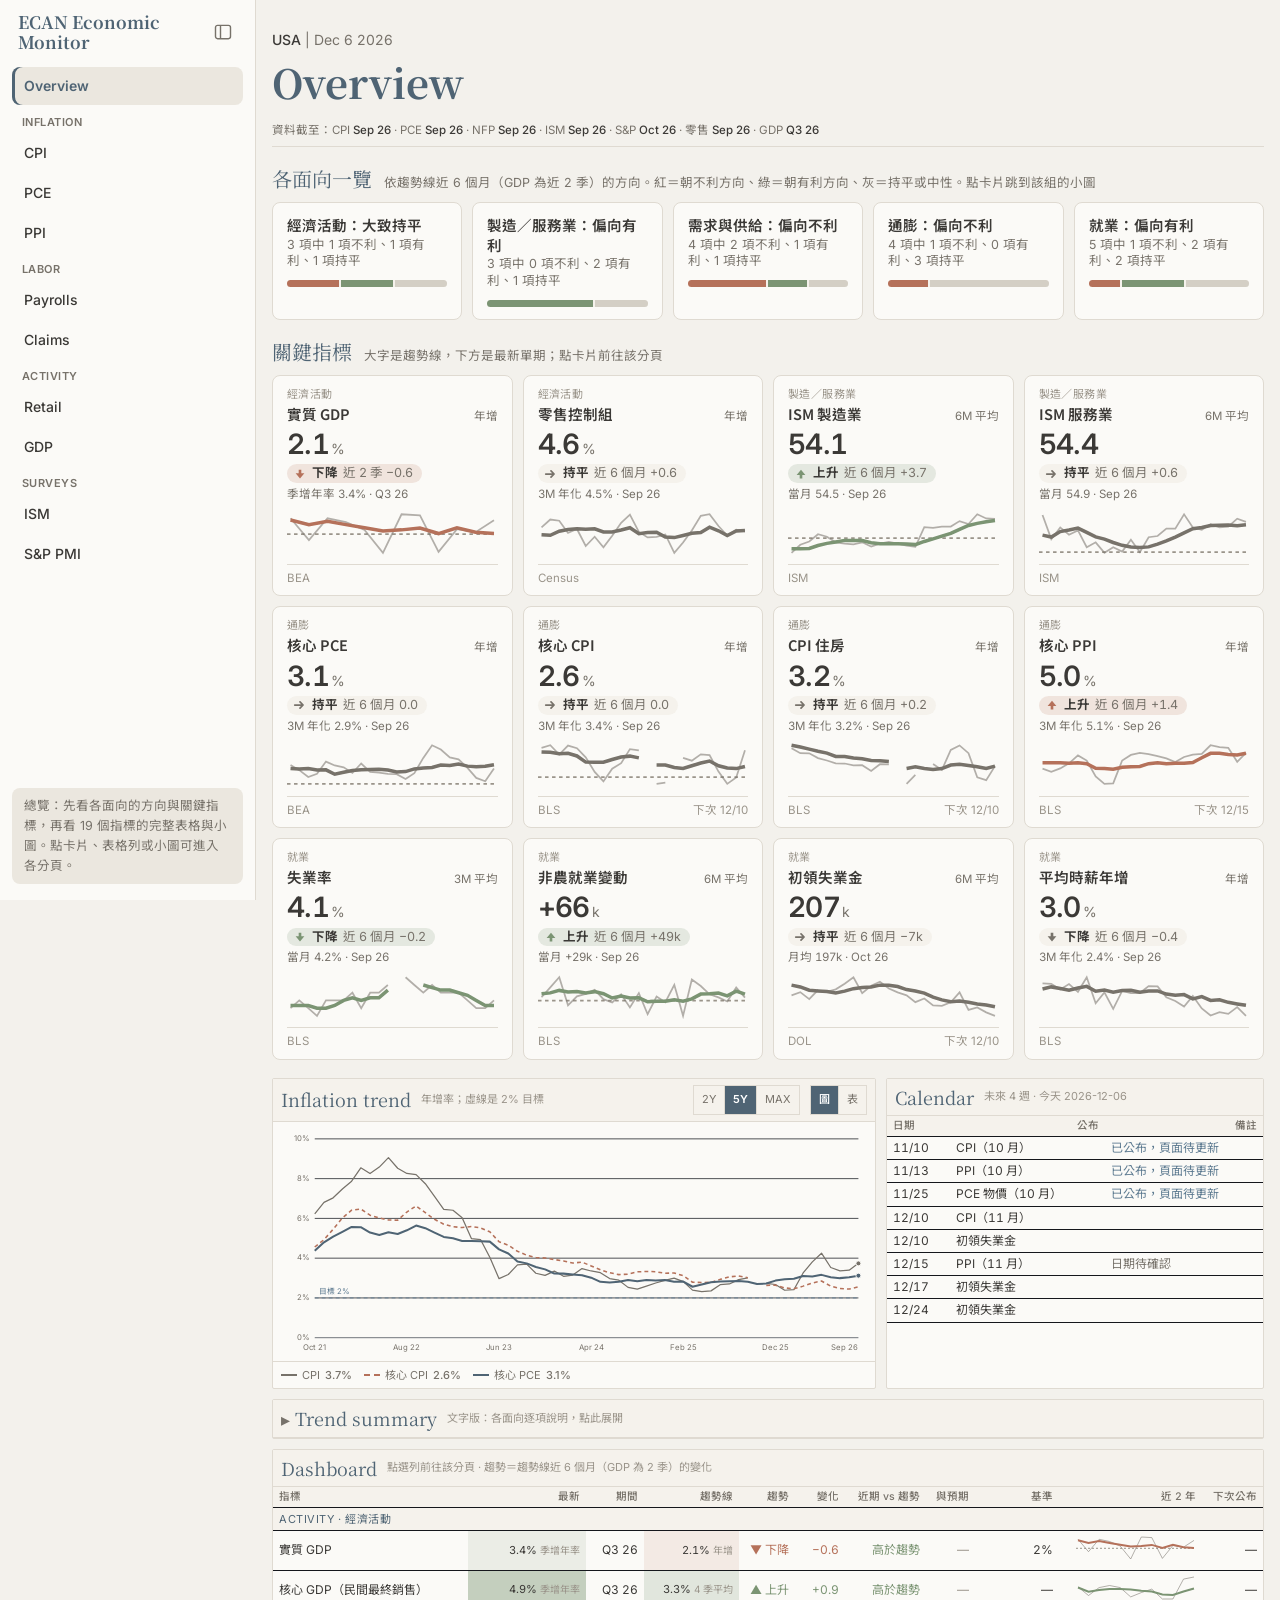
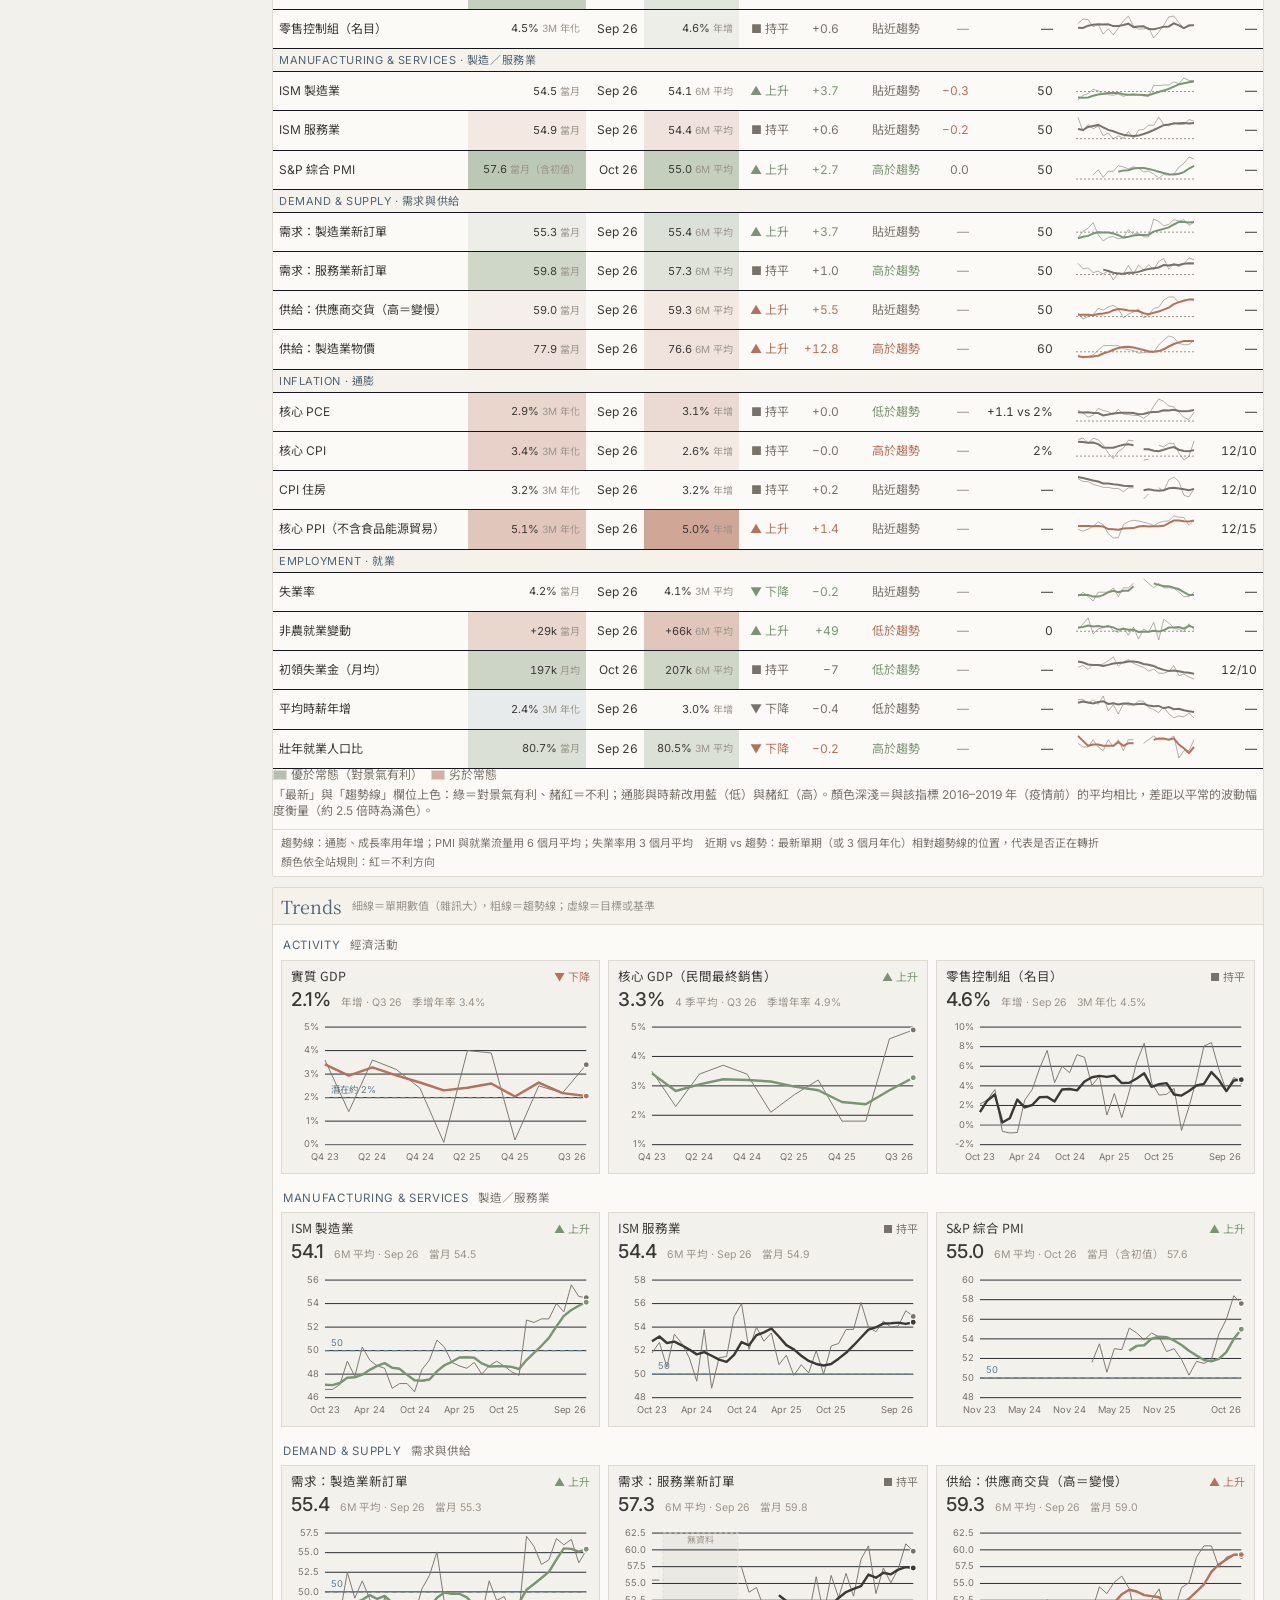
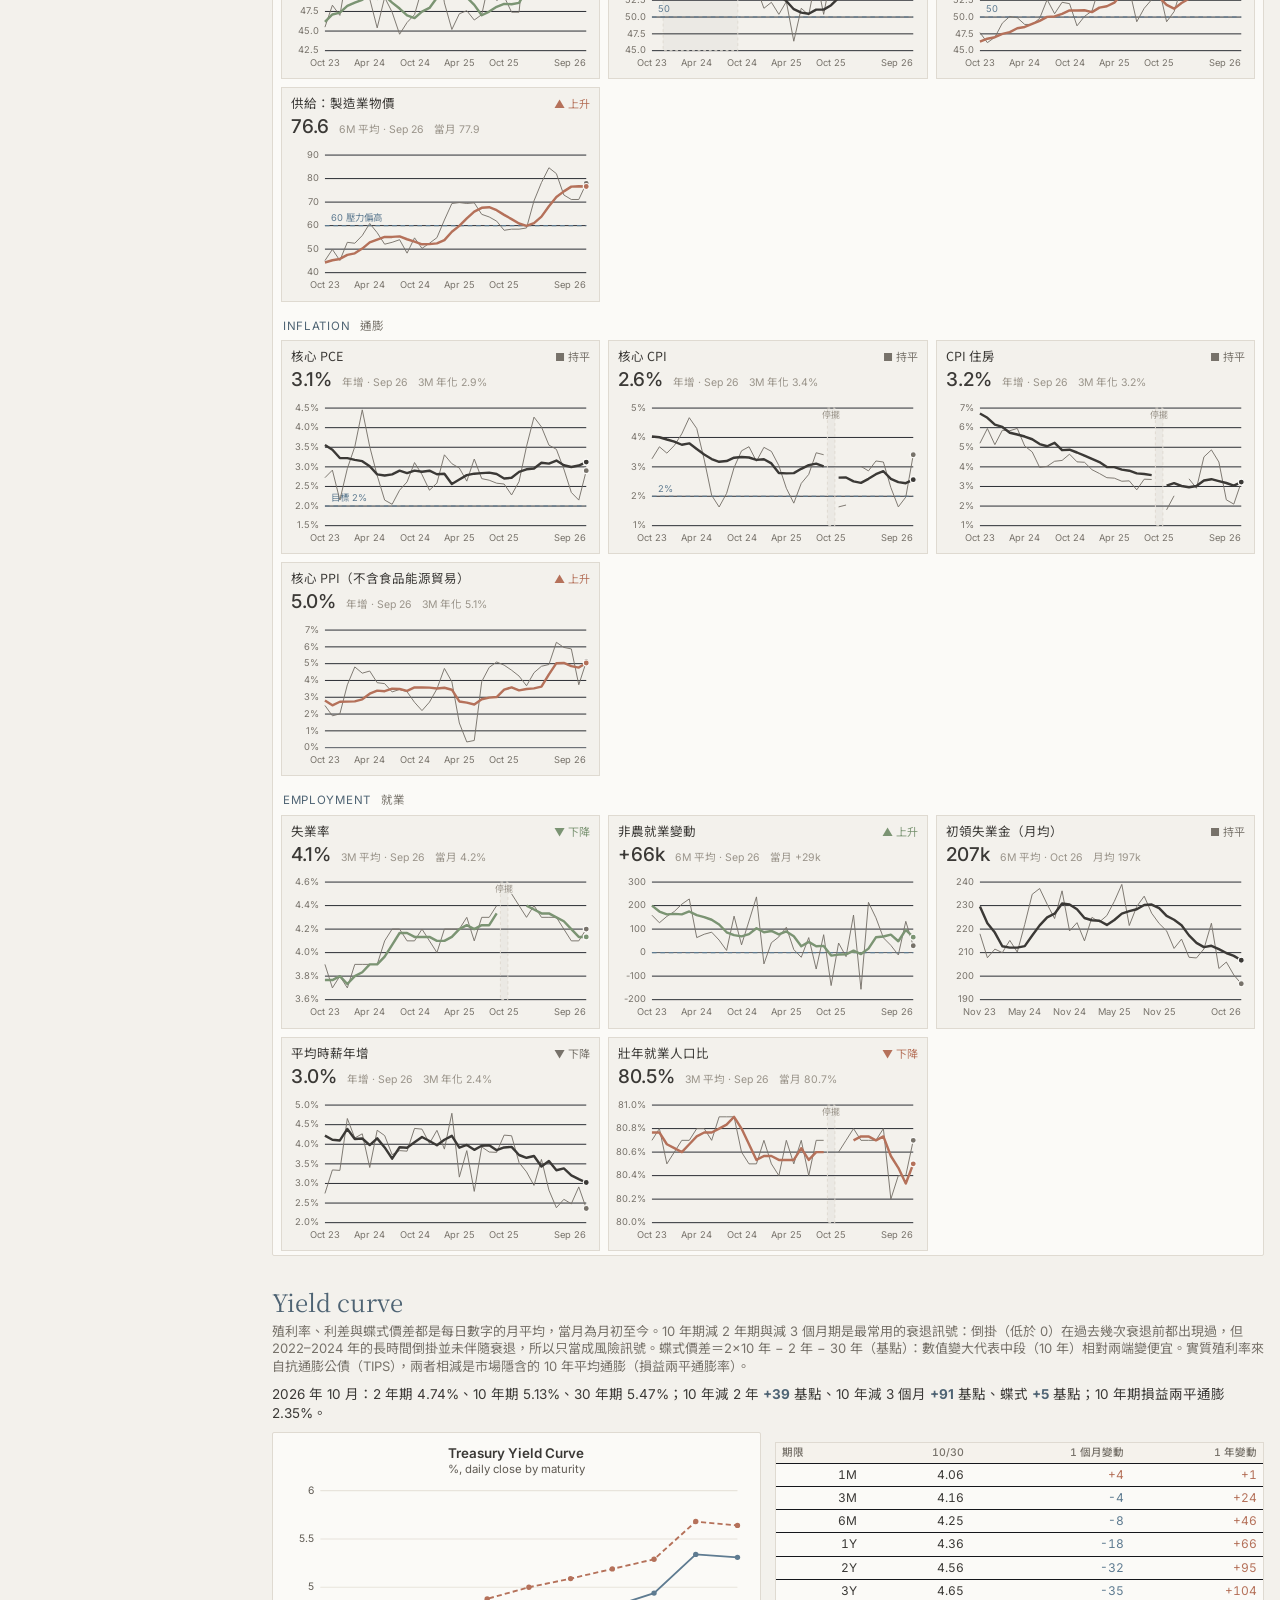
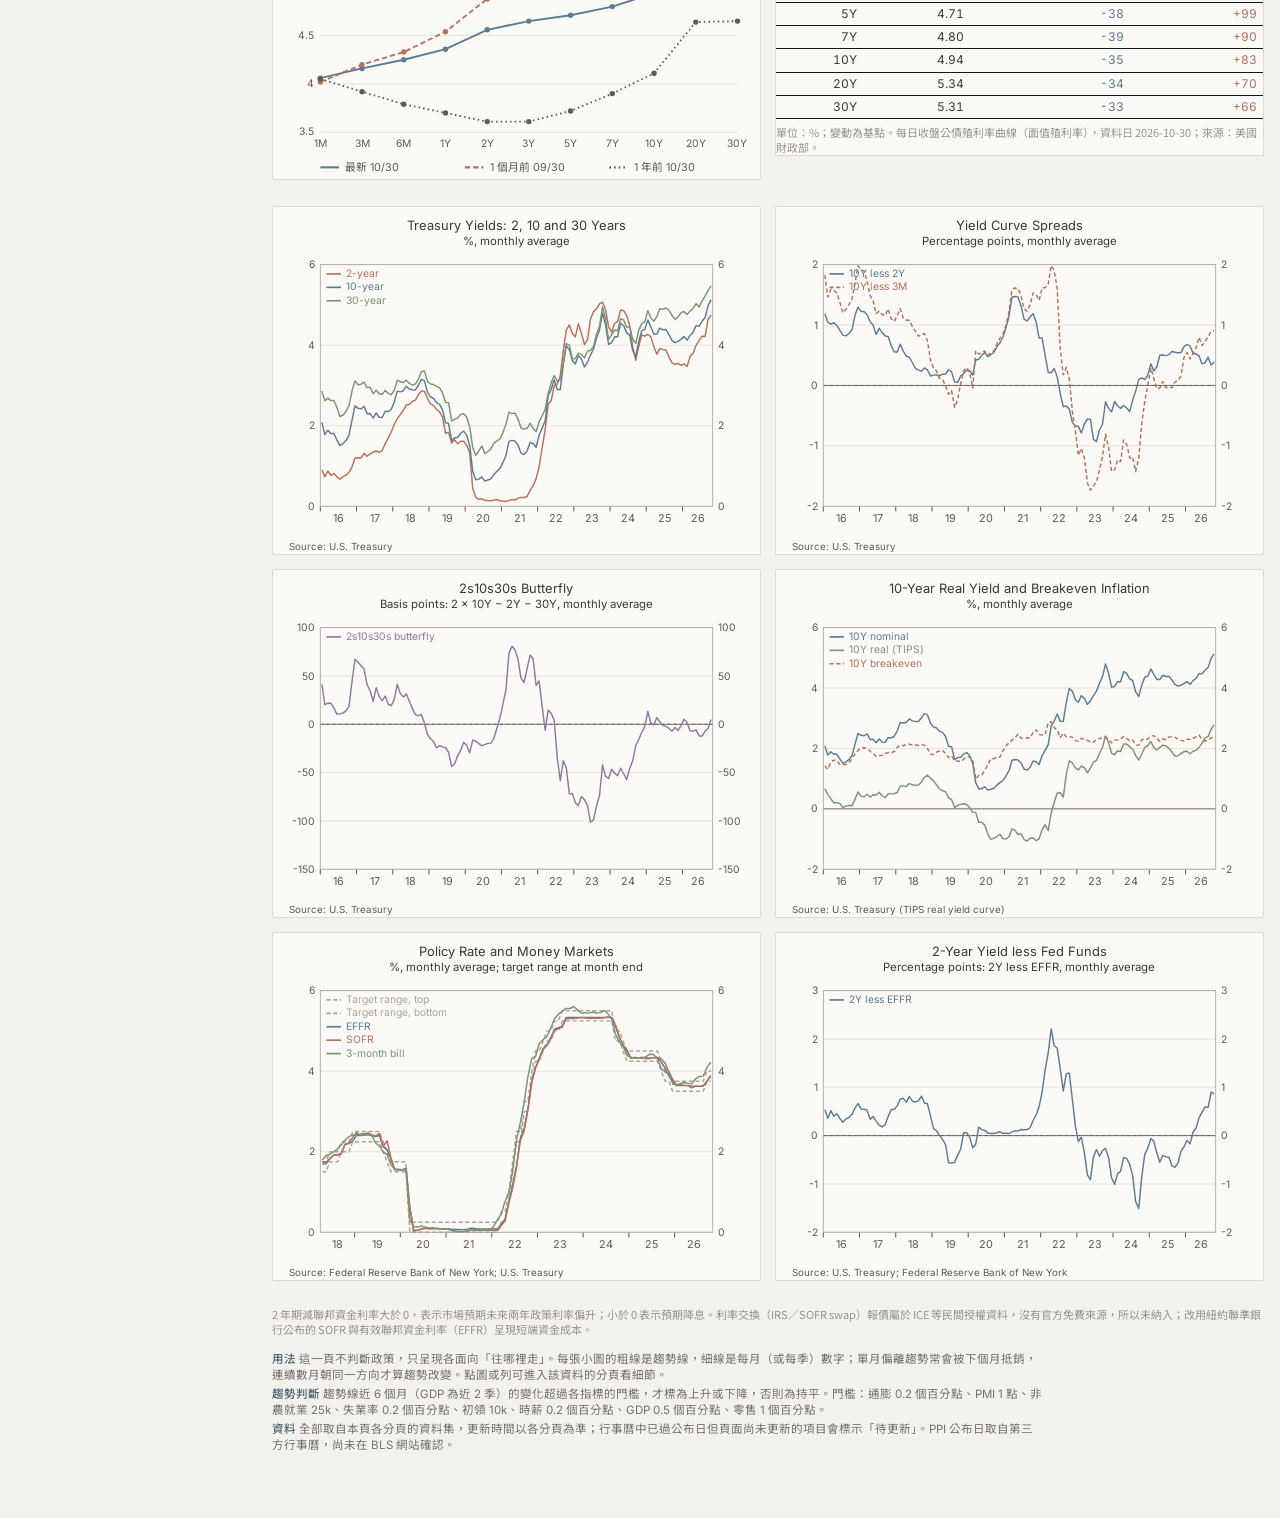
==== ecan-monitor.html @ 4f9cb5e1 "Update 2026-11-01 11:17" ====
<!doctype html>
<html lang="zh-Hant">
<head>
<meta charset="utf-8">
<meta name="viewport" content="width=device-width,initial-scale=1">
<title>ECAN Economic Monitor</title>
<link rel="preconnect" href="https://fonts.googleapis.com">
<link href="https://fonts.googleapis.com/css2?family=Inter:wght@400;500;600&family=Noto+Sans+TC:wght@400;500;700&family=Noto+Serif+TC:wght@500;700&display=swap" rel="stylesheet">
<link rel="stylesheet" href="core.css">
<link rel="stylesheet" href="ov.css">
</head>
<body>
<aside class="side" id="side" aria-label="選單">
  <div class="sideh"><span class="sbrand" id="sbrand"></span><button type="button" class="sidebtn" id="sideClose" aria-label="收起側欄" title="收起側欄"><svg viewBox="0 0 24 24" fill="none" stroke="currentColor" stroke-width="1.7" aria-hidden="true"><rect x="3" y="4" width="18" height="16" rx="2.5"/><path d="M9 4v16"/></svg></button></div>
  <nav class="dsnav" id="nav" aria-label="Dataset"></nav>
  <div class="demo" id="demo"></div>
</aside>
<button type="button" class="sidebtn sideopen" id="sideOpen" aria-label="展開側欄" title="展開側欄" aria-controls="side"><svg viewBox="0 0 24 24" fill="none" stroke="currentColor" stroke-width="1.7" aria-hidden="true"><rect x="3" y="4" width="18" height="16" rx="2.5"/><path d="M9 4v16"/></svg></button>
<div class="scrim" id="scrim" hidden></div>
<div class="wrap">
  <main id="app"></main>
</div>
<template id="tpl-tree">
  <div class="meta"><b>USA</b> | <span id="dt"></span></div>
  <h1 id="hd"></h1>

  <h2 class="sec">Overview</h2>
  <p class="how" id="ovHow">動能＝3 個月年化相對年增：高出 0.3 個百分點以上為加速（紅），低 0.3 以上為降溫（藍）。點列可在 Components 拆開該項目。</p>
  <div class="tblw"><table id="ovt"></table></div>
  <div class="tblw" id="ovt2w" hidden><table id="ovt2"></table></div>
  <p class="hlg" id="ovLg"></p>

  <section id="brd" hidden>
    <h2 class="sec">Breadth</h2>
    <p class="how">把 PCE 拆成約 220 個細項，看有多少比例的漲幅超過 3%：比例越高，代表通膨越廣泛、越不是少數項目造成。這是聯準會官員判斷「底層通膨」的方法之一。</p>
    <p class="lede" id="brdTxt"></p>
    <div class="charts">
      <div class="hv" id="brdTs"></div>
      <div class="hv" id="brdHist"></div>
    </div>
    <div class="blist" id="brdList" hidden></div>
  </section>

  <h2 class="sec" id="compo">Components</h2>
  <p class="how">點表格裡的項目名稱，上方的堆疊圖會拆開它的下一層，下方的線圖畫出它與上一層；點堆疊圖的色塊或圖例可再往下拆。表格的欄位跟著堆疊圖的期間與衡量方式：3M、6M、YTD 顯示每月數字，2Y 以上顯示年度平均。共 <span id="nItems"></span> 個項目。</p>
  <div class="hv" id="stk" style="margin:12px 0 12px"></div>
  <div class="tblw"><table id="tbl"></table></div>
  <p class="hlg" id="heatLg"></p>
  <div class="hv" id="ch5" style="margin:12px 0 10px"></div>

  <h2 class="sec">Analysis</h2>
  <div class="charts">
    <div class="hv" id="ch1"></div>
    <div class="hv" id="ch2"></div>
  </div>

  <div id="p1"></div>

  <div class="charts">
    <div class="hv" id="ch3"></div>
    <div class="hv" id="ch4"></div>
  </div>

  <div id="p2"></div>
  <div id="lead"></div>
  <p class="note" id="note"></p>


</template>
<template id="tpl-gdp">
  <div class="meta"><b>USA</b> | <span id="dt"></span></div>
  <h1 id="hd"></h1>

  <h2 class="sec">Overview</h2>
  <p class="how">季增年率（SAAR）：季增率連乘四季。核心 GDP＝對國內民間買家的最終銷售（消費＋民間固定投資），排除波動大的存貨、淨出口與政府支出。</p>
  <div class="tblw"><table id="govt"></table></div>
  <p class="hlg" id="gLg"></p>

  <h2 class="sec" id="gcompo">Contributions</h2>
  <p class="how">各項對實質 GDP 成長的貢獻（百分點，BEA 官方數字），加總等於 GDP 成長。點色塊、圖例或表格的項目名稱往下拆；虛線框是本季的 GDPNow 即時預測。表格欄位跟著圖的期間：4Q、8Q 顯示每季，3Y 以上顯示每年各季的平均。</p>
  <div class="hv" id="gstk" style="margin:12px 0 12px"></div>
  <div class="tblw"><table id="gtbl"></table></div>
  <p class="hlg" id="gLg2"></p>

  <h2 class="sec">Analysis</h2>
  <div id="gp1"></div>
  <div class="charts">
    <div class="hv" id="gch1"></div>
    <div class="hv" id="gch2"></div>
  </div>
  <div class="charts">
    <div class="hv" id="gch3"></div>
    <div class="hv" id="gch4"></div>
  </div>

  <div id="lead"></div>

  <h2 class="sec">Revisions</h2>
  <p class="how">BEA 每季發布三次估計（初估、二估、三估），之後年度修正仍會改動；市場預期取自 investing.com 經濟日曆。</p>
  <div class="tblw"><table id="grev"></table></div>
  <p class="note">資料來源：美國經濟分析局（BEA）國民所得帳；即時預測為亞特蘭大聯準銀行 GDPNow。2025 年第 3 季因政府停擺延後，只發布兩次估計。</p>
</template>
<template id="tpl-survey">
 <div id="survey">
  <div class="meta"><b>USA</b> | <span id="dt"></span></div>
  <h1 id="hd"></h1>

  <h2 class="sec">Overview</h2>
  <p class="how">擴散指數以 50 為分界：高於 50 代表回覆「增加」的企業多於「減少」。點分項名稱可在下方大圖畫出。</p>
  <div class="tblw"><table id="sov"></table></div>
  <div class="tblw" id="sov2w" hidden><table id="sov2"></table></div>
  <p class="hlg" id="sLg"></p>

  <section id="sheatSec">
    <h2 class="sec">Components heatmap</h2>
    <p class="how">各分項不能相加，所以用熱度圖看「哪些分項、從什麼時候開始」轉強或轉弱，取代堆疊圖。</p>
    <div class="tb heattb" id="shtb"></div>
    <div class="tblw"><table id="sheat" class="heat"></table></div>
  </section>
  <div class="hv" id="sch5" style="margin:12px 0 10px"></div>

  <h2 class="sec">Analysis</h2>
  <div id="sp1"></div>
  <div class="charts">
    <div class="hv" id="sch1"></div>
    <div class="hv" id="sch2"></div>
  </div>
  <div class="charts">
    <div class="hv" id="sch3"></div>
    <div class="hv" id="sch4"></div>
  </div>
  <div id="lead"></div>
  <p class="note" id="snote"></p>
 </div>
</template>
<template id="tpl-claims">
  <div class="meta"><b>USA</b> | <span id="dt"></span></div>
  <h1 id="hd"></h1>

  <h2 class="sec">Overview</h2>
  <div class="tblw"><table id="cov"></table></div>
  <p class="hlg" id="cLg"></p>
  <div id="cp1"></div>
  <div class="charts">
    <div class="hv" id="cch1"></div>
    <div class="hv" id="cch2"></div>
  </div>
  <div class="charts">
    <div class="hv" id="cch3"></div>
    <div class="hv" id="cch4"></div>
  </div>

  <h2 class="sec">Monthly companions</h2>
  <p class="how">每月的失業原因（家計調查）與 ADP 民間就業、薪資，補充週資料看不到的面向。</p>
  <div class="tblw"><table id="cov2"></table></div>
  <p class="hlg" id="cLg2"></p>
  <div class="charts">
    <div class="hv" id="cch5"></div>
    <div class="hv" id="cch6"></div>
  </div>
  <p class="note">初領與續領失業金來自勞動部每週四發布的報告（續領晚一週）；失業原因來自 BLS 家計調查；ADP 週資料與薪資來自 ADP Research。</p>
</template>
<template id="tpl-ov">
  <div class="meta"><b>USA</b> | <span id="ovdt"></span></div>
  <h1>Overview</h1>
  <div id="ovapp">
  <div class="toolbar"><span class="status" id="status"></span></div><div class="tip" id="tip" hidden></div>
<div id="appOv">
<section class="ovsec" aria-labelledby="oVerT">
  <div class="ovsh"><h2 id="oVerT">各面向一覽</h2><span class="hint">依趨勢線近 6 個月（GDP 為近 2 季）的方向。紅＝朝不利方向、綠＝朝有利方向、灰＝持平或中性。點卡片跳到該組的小圖</span></div>
  <div class="verd" id="oVerd"></div>
</section>
<section class="ovsec" aria-labelledby="oKpiT">
  <div class="ovsh"><h2 id="oKpiT">關鍵指標</h2><span class="hint">大字是趨勢線，下方是最新單期；點卡片前往該分頁</span></div>
  <div class="kgrid" id="oKpi"></div>
</section>
<div class="ovtop">
  <section class="panel" aria-labelledby="oInT">
    <div class="ph"><h2 id="oInT">Inflation trend</h2><span class="hint">年增率；虛線是 2% 目標</span>
      <div class="seg" id="oInR" role="group" aria-label="期間"></div><div class="seg" id="oInV" role="group" aria-label="檢視"><button type="button" data-v="c">圖</button><button type="button" data-v="t">表</button></div></div>
    <div class="chartbox" id="oInC"></div>
    <div class="tblw" id="oInTb" hidden></div>
    <div class="legend" id="oInL"></div>
  </section>
  <section class="panel">
    <div class="ph"><h2>Calendar</h2><span class="hint" id="ocHint"></span></div>
    <div class="tw" id="ocTbl"></div>
  </section>
</div>
<details class="summary" id="oSum">
  <summary class="ph"><h2 id="oSumT">Trend summary</h2><span class="hint">文字版：各面向逐項說明，點此展開</span></summary>
  <ul id="oSumList"></ul>
</details>

<section class="panel wide">
  <div class="ph">
    <h2>Dashboard</h2>
    <span class="hint">點選列前往該分頁 · 趨勢＝趨勢線近 6 個月（GDP 為 2 季）的變化</span>
  </div>
  <div class="tw" style="max-height:none"><table id="oTbl"></table></div>
  <p class="hlg" id="oLg"></p>
  <div class="legend"><span>趨勢線：通膨、成長率用年增；PMI 與就業流量用 6 個月平均；失業率用 3 個月平均</span><span>近期 vs 趨勢：最新單期（或 3 個月年化）相對趨勢線的位置，代表是否正在轉折</span><span>顏色依全站規則：紅＝不利方向</span></div>
</section>

<section class="panel wide">
  <div class="ph">
    <h2>Trends</h2>
    <span class="hint">細線＝單期數值（雜訊大），粗線＝趨勢線；虛線＝目標或基準</span>
  </div>
  <div id="oGrid"></div>
</section>

<div id="lead"></div>

<footer class="notes">
  <div><b>用法</b> 這一頁不判斷政策，只呈現各面向「往哪裡走」。每張小圖的粗線是趨勢線，細線是每月（或每季）數字；單月偏離趨勢常會被下個月抵銷，連續數月朝同一方向才算趨勢改變。點圖或列可進入該資料的分頁看細節。</div>
  <div><b>趨勢判斷</b> 趨勢線近 6 個月（GDP 為近 2 季）的變化超過各指標的門檻，才標為上升或下降，否則為持平。門檻：通膨 0.2 個百分點、PMI 1 點、非農就業 25k、失業率 0.2 個百分點、初領 10k、時薪 0.2 個百分點、GDP 0.5 個百分點、零售 1 個百分點。</div>
  <div><b>資料</b> 全部取自本頁各分頁的資料集，更新時間以各分頁為準；行事曆中已過公布日但頁面尚未更新的項目會標示「待更新」。PPI 公布日取自第三方行事曆，尚未在 BLS 網站確認。</div>
</footer>
</div>

  </div>
</template>
<!--MORE-TEMPLATES-->
<script src="core.js"></script>
</body>
</html>
---- core.css ----
:root{
  --bg:#f3f1ec; --paper:#fbfaf7; --ink:#3b3936; --muted:#77726a; --rule:#dfdad1;
  --brand:#4f6474; --chip:#ebe7df; --hl:#efebe3;
  --c1:#5e7b91; --c2:#b5715a; --c3:#7b9473; --c4:#8c7aa0;
  --axis:#5f5a53; --grid:#e8e4dc; --frame:#aaa49a; --shade:#ebe7df;
  --k0:#5e7b91; --k1:#b5715a; --k2:#7b9473; --k3:#8c7aa0; --k4:#c19d58; --k5:#5f938e; --k6:#ae7b8c; --k7:#9a9488; --k8:#8a6d58; --k9:#8eaac2; --kx:#d4cfc5; --tot:#2f2d2a;
}
@media (prefers-color-scheme:dark){:root:not([data-theme="light"]){
  --bg:#1d1c1a; --paper:#262523; --ink:#e9e5dd; --muted:#aaa497; --rule:#3a3834;
  --brand:#aec0ce; --chip:#302e2b; --hl:#2e2c29;
  --c1:#93acc2; --c2:#d49c86; --c3:#a6bb9c; --c4:#b7a5c9;
  --axis:#bdb7ab; --grid:#302e2b; --frame:#5a5650; --shade:#2e2c29;
  --k0:#93acc2; --k1:#d49c86; --k2:#a6bb9c; --k3:#b7a5c9; --k4:#d8bd84; --k5:#8fbdb7; --k6:#cfa1b1; --k7:#b4aea2; --k8:#bf9e86; --k9:#b6cde0; --kx:#4a4743; --tot:#f2efe9;
}}
:root[data-theme="dark"]{
  --bg:#1d1c1a; --paper:#262523; --ink:#e9e5dd; --muted:#aaa497; --rule:#3a3834;
  --brand:#aec0ce; --chip:#302e2b; --hl:#2e2c29;
  --c1:#93acc2; --c2:#d49c86; --c3:#a6bb9c; --c4:#b7a5c9;
  --axis:#bdb7ab; --grid:#302e2b; --frame:#5a5650; --shade:#2e2c29;
  --k0:#93acc2; --k1:#d49c86; --k2:#a6bb9c; --k3:#b7a5c9; --k4:#d8bd84; --k5:#8fbdb7; --k6:#cfa1b1; --k7:#b4aea2; --k8:#bf9e86; --k9:#b6cde0; --kx:#4a4743; --tot:#f2efe9;
}
*{box-sizing:border-box}
body{margin:0;background:var(--bg);color:var(--ink);font:16px/1.75 "Inter","Noto Sans TC","PingFang TC",system-ui,sans-serif}
.wrap{max-width:900px;margin:0 auto;padding:0 16px 64px}
.demo{font-size:13px;color:var(--muted);background:var(--chip);border-radius:8px;padding:8px 12px;margin:20px 0 0}
.meta{margin-top:28px;font-size:14px;color:var(--muted)}
.meta b{color:var(--ink);font-weight:500}
h1{font-family:"Noto Serif TC","Songti TC",serif;font-weight:700;color:var(--brand);font-size:clamp(28px,4.6vw,40px);line-height:1.15;margin:6px 0 10px}
h2.sec{font-family:"Noto Serif TC","Songti TC",serif;font-weight:400;color:var(--brand);font-size:24px;margin:30px 0 4px}
.by{font-size:14px;color:var(--muted);margin-bottom:22px}
.sum{background:var(--paper);border-left:4px solid var(--brand);border-radius:4px;padding:14px 18px;margin:0 0 26px}
.sum h2{font-size:15px;margin:0 0 4px;color:var(--brand)}
.sum ul{margin:0;padding-left:18px}
.sum li{margin:2px 0}
.charts{display:grid;grid-template-columns:1fr 1fr;gap:14px;margin:8px 0 26px}
.hv{background:var(--paper);border:1px solid var(--rule);border-radius:2px;padding:6px 6px 0;position:relative;min-width:0}
.hv svg{display:block;width:100%;height:auto;overflow:visible}
.hv svg text{font-family:"Inter","Noto Sans TC",sans-serif;fill:var(--axis)}
.tip{position:absolute;pointer-events:none;background:var(--paper);border:1px solid var(--frame);font:12px/1.4 "Inter","Noto Sans TC",sans-serif;padding:4px 7px;white-space:nowrap;display:none;z-index:3;box-shadow:0 2px 6px rgba(0,0,0,.12)}
/* quiet toolbar under each chart */
.tb{display:flex;flex-wrap:wrap;align-items:center;gap:6px 10px;border-top:1px solid var(--grid);margin:2px -6px 0;padding:6px 8px 7px;font:12px/1.3 "Inter","Noto Sans TC",sans-serif;color:var(--muted)}
.tb .seg{display:inline-flex;border:1px solid var(--rule);border-radius:3px;overflow:hidden}
.tb .seg button{all:unset;cursor:pointer;padding:3px 7px;color:var(--muted)}
.tb .seg button+button{border-left:1px solid var(--rule)}
.tb .seg button[aria-pressed="true"]{background:var(--brand);color:var(--paper)}
.tb .seg button:focus-visible,.chip button:focus-visible,.tb .add:focus-visible,.tb .rst:focus-visible{outline:2px solid var(--brand);outline-offset:1px}
.chips{display:flex;flex-wrap:wrap;gap:4px;flex:1 1 100%}
.chip{display:inline-flex;align-items:center;gap:4px;border:1px solid var(--rule);border-radius:3px;padding:1px 2px 1px 6px;color:var(--ink);max-width:100%}
.chip i{width:10px;height:3px;flex:none}
.chip span{overflow:hidden;text-overflow:ellipsis;white-space:nowrap;max-width:190px}
.chip button{all:unset;cursor:pointer;padding:0 4px;color:var(--muted);font-size:11px;border-radius:2px}
.chip button:hover{background:var(--chip);color:var(--ink)}
.tb .add,.tb .rst{all:unset;cursor:pointer;padding:2px 6px;border:1px dashed var(--frame);border-radius:3px;color:var(--brand)}
.tb .rst{border-style:solid;border-color:transparent;color:var(--muted);margin-left:auto}
.tb .rst:hover{color:var(--ink)}
.tb [hidden]{display:none}
.pop{position:absolute;left:8px;right:8px;bottom:44px;z-index:5;background:var(--paper);border:1px solid var(--frame);box-shadow:0 8px 24px rgba(0,0,0,.18);border-radius:4px;display:none;font:13px/1.35 "Inter","Noto Sans TC",sans-serif}
.pop input{width:100%;border:0;border-bottom:1px solid var(--rule);padding:9px 10px;font:inherit;background:transparent;color:var(--ink);outline:none}
.pop ul{list-style:none;margin:0;padding:4px 0;max-height:260px;overflow:auto}
.pop li{padding:4px 10px;cursor:pointer;white-space:nowrap;overflow:hidden;text-overflow:ellipsis}
.pop li.h{cursor:default;color:var(--muted);font-weight:700;font-size:11px;letter-spacing:.04em;text-transform:uppercase;padding-top:8px}
.pop li.on,.pop li:not(.h):hover{background:var(--hl)}
.pop li .w{float:right;color:var(--muted);font-size:11px;margin-left:8px}
.pop .ft{font-size:11px;color:var(--muted);padding:5px 10px;border-top:1px solid var(--rule)}
p{margin:0 0 16px}
.tblw{overflow-x:auto;margin:10px 0 8px;background:var(--paper);border:1px solid var(--rule)}
table{border-collapse:collapse;width:100%;font:13px/1.35 "Inter","Noto Sans TC",sans-serif;font-variant-numeric:tabular-nums}
th,td{padding:5px 9px;text-align:right;white-space:nowrap}
th:first-child,td:first-child{text-align:left}
thead th{font-weight:700;border-bottom:1px solid var(--ink)}
thead tr.grp th{border-bottom:0}
tbody tr+tr td{border-top:1px solid var(--grid)}
tbody tr.sel td{background:var(--hl)}
tbody tr.gh td{font-weight:700;color:var(--muted);font-size:11px;letter-spacing:.04em;text-transform:uppercase;padding-top:10px}
td.vl,th.vl{border-left:1px solid var(--rule)}
td .cr{all:unset;cursor:pointer;width:14px;display:inline-block;text-align:center;color:var(--muted);font-size:10px}
td .cr:focus-visible,td .nm:focus-visible{outline:2px solid var(--brand)}
td .nm{all:unset;cursor:pointer;color:var(--ink);border-bottom:1px dotted transparent}
td .nm:hover{color:var(--brand);border-bottom-color:var(--brand)}
td .sp{display:inline-block;width:14px}
.note{font-size:13px;color:var(--muted)}
.dsnav{display:flex;gap:6px 14px;margin:16px 0 0;flex-wrap:wrap;align-items:center}
.dsnav .ng{display:inline-flex;gap:6px;align-items:center}
.dsnav .ngl{font:600 11px/1 "Inter","Noto Sans TC",sans-serif;color:var(--muted);letter-spacing:.04em;text-transform:uppercase;margin-right:2px}
.dsnav a{font:600 13px/1 "Inter","Noto Sans TC",sans-serif;color:var(--brand);text-decoration:none;border:1px solid var(--rule);background:var(--paper);border-radius:999px;padding:7px 14px}
.dsnav a[aria-current="page"]{background:var(--brand);color:var(--paper);border-color:var(--brand)}
.dsnav a:focus-visible{outline:2px solid var(--brand);outline-offset:2px}
tr.prod td:first-child .nm{color:var(--muted);font-style:italic}
.lede{margin:0 0 10px}
.lede b{color:var(--brand)}
.blist{background:var(--paper);border:1px solid var(--rule);padding:8px 12px;margin:0 0 20px;font:13px/1.5 "Inter","Noto Sans TC",sans-serif}
.blist h3{font:700 13px/1.4 "Inter","Noto Sans TC",sans-serif;margin:0 0 6px}
.blist ol{margin:0;padding-left:0;list-style:none;columns:2 260px;column-gap:24px}
.blist li{break-inside:avoid;display:flex;justify-content:space-between;gap:8px;border-bottom:1px dotted var(--grid);padding:2px 0}
.blist li span{font-variant-numeric:tabular-nums;color:var(--muted)}
.blist .nm{all:unset;cursor:pointer;overflow:hidden;text-overflow:ellipsis;white-space:nowrap}
.blist .nm:hover{color:var(--brand);text-decoration:underline}
.blist .nm:focus-visible{outline:2px solid var(--brand)}
#brdHist rect.bin{cursor:pointer}
.how{font-size:13px;color:var(--muted);margin:0 0 10px}
.cmp{margin-top:34px;padding-top:18px;border-top:1px solid var(--rule)}
.cmp h2{font-family:"Noto Serif TC","Songti TC",serif;font-weight:400;color:var(--brand);font-size:24px;margin:0 0 8px}
.cmp ul{margin:0;padding-left:20px}
.crumb{display:flex;flex-wrap:wrap;gap:2px 4px;align-items:center;flex:1 1 100%;color:var(--muted)}
.crumb button{all:unset;cursor:pointer;color:var(--brand)}
.crumb button:hover{text-decoration:underline}
.crumb b{color:var(--ink)}
.klg{display:flex;flex-wrap:wrap;gap:4px 6px;flex:1 1 100%}
.klg button{all:unset;cursor:pointer;display:inline-flex;align-items:center;gap:5px;border:1px solid var(--rule);border-radius:3px;padding:2px 7px;color:var(--ink);max-width:100%}
.klg button:hover,.klg button.on{background:var(--hl);border-color:var(--frame)}
.klg button:focus-visible{outline:2px solid var(--brand)}
.klg i{width:10px;height:10px;flex:none}
.klg i.ln{height:2px;background:var(--tot)!important}
.klg span{overflow:hidden;text-overflow:ellipsis;white-space:nowrap;max-width:230px}
.klg em{font-style:normal;color:var(--muted);font-variant-numeric:tabular-nums}
.klg .dn{color:var(--muted);font-size:10px}
#stk svg rect.seg{cursor:pointer}
#ovt th,#ovt td{padding:5px 7px}
@media (max-width:640px){.tblw th:first-child,.tblw td:first-child{position:sticky;left:0;background:var(--paper);z-index:1;box-shadow:1px 0 0 var(--rule)}.tblw tr.sel td:first-child{background:var(--hl)}}
@media (max-width:640px){.charts{grid-template-columns:1fr}.chip span{max-width:150px}}
.heattb{border:0;margin:6px 0 0;padding:0 0 4px}
table.heat{font-size:11px}
table.heat th.hc{font-weight:400;font-size:10px;color:var(--muted);text-align:center;padding:4px 2px;line-height:1.15}
table.heat td.hx{text-align:center;padding:4px 2px;min-width:26px;color:var(--ink)}
table.heat td:first-child{white-space:nowrap}
/* quick view under the stacked chart: headline aggregates with latest M/M and Y/Y */
.qv{display:flex;flex-wrap:wrap;align-items:center;gap:4px 6px;flex:1 1 100%;border-top:1px dashed var(--grid);padding-top:6px}
.qv .qvl{color:var(--muted);margin-right:2px}
.qv .qvl em{font-style:normal;font-size:11px;margin-left:4px}
.qv button{all:unset;cursor:pointer;display:inline-flex;align-items:baseline;gap:6px;border:1px solid var(--rule);border-radius:3px;padding:2px 8px;color:var(--ink)}
.qv button em{font-style:normal;color:var(--muted);font-variant-numeric:tabular-nums}
.qv button:hover{background:var(--hl);border-color:var(--frame)}
.qv button[aria-pressed="true"]{background:var(--brand);border-color:var(--brand);color:var(--paper)}
.qv button[aria-pressed="true"] em{color:var(--paper);opacity:.85}
.qv button:focus-visible{outline:2px solid var(--brand);outline-offset:1px}
/* heatmap legend under the drill-down table */
.hlg{display:flex;flex-wrap:wrap;align-items:center;gap:4px 8px;font-size:12px;color:var(--muted);margin:-2px 0 10px}
.hlg i{display:inline-block;width:14px;height:10px;border:1px solid var(--rule);margin-right:-4px}
.hlg span{flex:1 1 100%}
#tbl td.hm{transition:background .15s}

/* enlarged chart: click a chart (or its corner button) */
.hv .zoom{all:unset;position:absolute;top:6px;right:6px;width:26px;height:26px;line-height:26px;text-align:center;font-size:15px;color:var(--muted);background:var(--paper);border:1px solid var(--rule);border-radius:3px;cursor:pointer;opacity:0;transition:opacity .15s;z-index:2}
.hv:hover .zoom,.hv .zoom:focus-visible{opacity:1}
.hv .zoom:focus-visible{outline:2px solid var(--brand)}
@media (hover:none){.hv .zoom{opacity:.85}}
#hvzoom{position:fixed;inset:0;z-index:50;background:rgba(20,19,17,.62);display:flex;align-items:center;justify-content:center;padding:16px}
#hvzoom[hidden]{display:none}
#hvzoom .zbox{position:relative;background:var(--paper);border-radius:4px;padding:38px 16px 10px;width:min(1100px,100%);max-height:100%;overflow:auto;box-shadow:0 12px 40px rgba(0,0,0,.35);box-sizing:border-box}
#hvzoom .zc{position:relative}
#hvzoom .zc svg{display:block;width:100%;height:auto;overflow:visible}
#hvzoom .zc svg text{font-family:"Inter","Noto Sans TC",sans-serif;fill:var(--axis)}
#hvzoom .zx{all:unset;position:absolute;top:6px;right:10px;width:30px;height:30px;line-height:30px;text-align:center;font-size:20px;color:var(--ink);cursor:pointer}
#hvzoom .zx:focus-visible{outline:2px solid var(--brand)}
/* collapsible left sidebar (navigation and page notes) */
.side{position:fixed;inset:0 auto 0 0;z-index:40;width:256px;background:var(--paper);border-right:1px solid var(--rule);display:flex;flex-direction:column;gap:14px;padding:12px 12px 16px;overflow-y:auto;transform:translateX(-100%)}
body.side-ready .side{transition:transform .22s ease}
body.side-ready{transition:padding-left .22s ease}
body.side-on .side{transform:none}
.sideh{display:flex;align-items:center;gap:8px;min-height:40px}
.sbrand{flex:1;font-family:"Noto Serif TC","Songti TC",serif;font-weight:700;color:var(--brand);font-size:17px;line-height:1.2;padding-left:6px}
.sidebtn{all:unset;box-sizing:border-box;cursor:pointer;display:inline-grid;place-items:center;width:40px;height:40px;border-radius:8px;color:var(--muted);flex:none}
.sidebtn:hover{background:var(--chip);color:var(--ink)}
.sidebtn:focus-visible{outline:2px solid var(--brand);outline-offset:1px}
.sidebtn svg{width:20px;height:20px}
.sideopen{position:fixed;top:10px;left:10px;z-index:35;background:var(--paper);border:1px solid var(--rule);box-shadow:0 2px 8px rgba(0,0,0,.08)}
body.side-on .sideopen{display:none}
.side .dsnav{flex-direction:column;align-items:stretch;gap:12px;margin:0;flex-wrap:nowrap}
.side .dsnav .ng{display:flex;flex-direction:column;align-items:stretch;gap:2px}
.side .dsnav .ngl{padding:0 10px 4px;margin:0}
.side .dsnav a{display:flex;align-items:center;min-height:38px;padding:0 12px;border:0;border-radius:8px;background:transparent;color:var(--ink);font-weight:500;font-size:14px}
.side .dsnav a:hover{background:var(--chip)}
.side .dsnav a[aria-current="page"]{background:var(--chip);color:var(--brand);font-weight:600;box-shadow:inset 3px 0 0 var(--brand)}
.side .demo{margin:auto 0 0;font-size:12.5px;line-height:1.6}
.scrim{position:fixed;inset:0;z-index:38;background:rgba(20,19,17,.4)}
.scrim[hidden]{display:none}
@media (min-width:1000px){body.side-on{padding-left:256px}}
@media (max-width:999px){.wrap{padding-top:44px}}
@media (min-width:1000px){body:not(.side-on) .wrap{padding-top:44px}}
@media (prefers-reduced-motion:reduce){body.side-ready,body.side-ready .side{transition:none}}
/* Treasury curve table beside the curve chart */
.curvet{align-self:start}
.curvet table{width:100%}
.curvet td.up{color:var(--c2)}
.curvet td.dn{color:var(--c1)}
.curvet .note{margin:6px 0 0}
---- ov.css ----
#ovapp{
  color-scheme: dark;
  --bg:#000000;
  --panel:#0c0d10;
  --panel-2:#13151a;
  --line:#262a31;
  --fg:#e4e6ea;
  --muted:#8b919c;
  --dim:#5c626c;
  --amber:#f5a524;
  --amber-ink:#1a1204;
  --cmd:#ffd84a;
  --sel:#1b2a40;
  --up:#e66767;      
  --down:#3987e5;    
  --mid:#383835;     
  
  --bad:var(--up); --good:#199e70; --cool:var(--down);
  --c-food:#d95926; --c-energy:#3987e5; --c-goods:#199e70; --c-serv:#b9bcc4; --c-spec:#8b919c;
  --k1:#3987e5; --k2:#d95926; --k3:#199e70; --k4:#c98500; --k5:#d55181; --k6:#008300; --k7:#9085e9; --k-other:#5f646d;
  --f-data:"IBM Plex Mono",ui-monospace,Menlo,Consolas,monospace;
  --f-ui:"IBM Plex Sans Condensed","Noto Sans TC","PingFang TC","Microsoft JhengHei",system-ui,sans-serif;
  --f-zh:"Noto Sans TC","PingFang TC","Microsoft JhengHei",sans-serif;
}
#ovapp,#ovapp *{box-sizing:border-box}
#ovapp [hidden]{display:none!important}
#ovapp{background:var(--bg);color:var(--fg);font-family:var(--f-ui);font-size:13px;line-height:1.35;
  padding-left:max(16px,env(safe-area-inset-left,0px));padding-right:max(16px,env(safe-area-inset-right,0px));padding-block:12px 28px}
#ovapp button{font:inherit;color:inherit}
#ovapp :focus-visible{outline:1px solid var(--cmd);outline-offset:1px}
#ovapp .num{font-family:var(--f-data);font-variant-numeric:tabular-nums}
#ovapp .cmdbar{display:flex;flex-wrap:wrap;align-items:center;gap:8px 14px;border-bottom:1px solid var(--line);padding-bottom:8px}
#ovapp .tick{background:var(--amber);color:var(--amber-ink);font-family:var(--f-data);font-weight:600;padding:2px 8px;letter-spacing:.04em}
#ovapp .cmdbar .title{font-family:var(--f-data);color:var(--amber);font-weight:500;letter-spacing:.06em}
#ovapp .cmdbar .meta{color:var(--muted);font-family:var(--f-data);font-size:12px}
#ovapp .cmd{display:flex;align-items:center;gap:6px;margin-left:auto;min-width:0;flex:1 1 260px;max-width:420px}
#ovapp .cmd label{color:var(--cmd);font-family:var(--f-data);font-size:12px;white-space:nowrap}
#ovapp .cmd input{flex:1;min-width:0;background:var(--panel);border:1px solid var(--line);color:var(--cmd);font-family:var(--f-data);font-size:12px;padding:5px 8px;text-transform:uppercase}
#ovapp .cmd input::placeholder{color:var(--dim)}
#ovapp .go{background:var(--panel-2);border:1px solid var(--line);color:var(--cmd);font-family:var(--f-data);font-size:11px;padding:5px 8px;cursor:pointer}
#ovapp .strip{display:grid;grid-template-columns:repeat(auto-fit,minmax(170px,1fr));gap:1px;background:var(--line);border:1px solid var(--line);margin-top:10px}
#ovapp .tile{background:var(--panel);padding:8px 10px;cursor:pointer;display:grid;grid-template-columns:1fr auto;gap:2px 8px;align-items:end}
#ovapp .tile:hover{background:var(--panel-2)}
#ovapp .tile.on{background:var(--sel)}
#ovapp .tile .lab{grid-column:1/-1;color:var(--amber);font-size:11px;letter-spacing:.06em;text-transform:uppercase;font-family:var(--f-data)}
#ovapp .tile .zh{font-family:var(--f-zh);color:var(--muted);font-size:11px;text-transform:none;letter-spacing:0;margin-left:4px}
#ovapp .tile .big{font-family:var(--f-data);font-size:22px;font-weight:500;line-height:1.1}
#ovapp .tile .sub{font-family:var(--f-data);font-size:11px;color:var(--muted)}
#ovapp .tile svg{display:block}
#ovapp .grid{display:grid;grid-template-columns:minmax(0,1.8fr) minmax(0,1fr);gap:10px;margin-top:10px}
#ovapp .deck{display:grid;grid-template-columns:minmax(0,1.2fr) minmax(0,1fr);gap:10px;margin-top:10px}
@media (max-width:980px){#ovapp .grid,#ovapp .deck{grid-template-columns:minmax(0,1fr)}}
#ovapp .panel{background:var(--panel);border:1px solid var(--line);min-width:0;display:flex;flex-direction:column}
#ovapp .ph{display:flex;align-items:center;flex-wrap:wrap;gap:6px 10px;padding:6px 8px;border-bottom:1px solid var(--line);background:var(--panel-2)}
#ovapp .ph h2{margin:0;font-size:12px;font-weight:600;color:var(--amber);letter-spacing:.06em;text-transform:uppercase;font-family:var(--f-data)}
#ovapp .ph .hint{color:var(--dim);font-size:11px;font-family:var(--f-data)}
#ovapp .seg{display:inline-flex;border:1px solid var(--line);margin-left:auto}
#ovapp .seg+.seg{margin-left:0}
#ovapp .seg button{background:transparent;border:0;border-right:1px solid var(--line);padding:3px 8px;font-family:var(--f-data);font-size:11px;color:var(--muted);cursor:pointer}
#ovapp .seg button:last-child{border-right:0}
#ovapp .seg button[aria-pressed="true"]{background:var(--amber);color:var(--amber-ink);font-weight:600}
#ovapp .tw{overflow:auto;max-height:680px}
#ovapp table{border-collapse:collapse;width:100%;font-size:12px}
#ovapp th,#ovapp td{padding:3px 6px;white-space:nowrap;border-bottom:1px solid #15171c}
#ovapp thead th{position:sticky;top:0;background:var(--panel-2);color:var(--muted);font-weight:500;font-family:var(--f-data);font-size:10.5px;text-align:right;z-index:1;cursor:pointer;user-select:none}
#ovapp thead th:first-child{text-align:left}
#ovapp thead th.sorted{color:var(--cmd)}
#ovapp thead tr.grp th{cursor:default;color:var(--dim);text-align:center;border-bottom:1px solid var(--line)}
#ovapp td{font-family:var(--f-data);font-variant-numeric:tabular-nums;text-align:right}
#ovapp td.nm{text-align:left;font-family:var(--f-ui);max-width:330px;overflow:hidden;text-overflow:ellipsis}
#ovapp td.nm .zh{font-family:var(--f-zh);color:var(--muted);font-size:11px;margin-left:6px}
#ovapp tbody tr{cursor:pointer}
#ovapp tbody tr:hover td{background:#14171d}
#ovapp tbody tr.on td{background:var(--sel)!important}
#ovapp tr.d0 td.nm{color:var(--amber);font-weight:600}
#ovapp tr.d1 td.nm{font-weight:600}
#ovapp .tog{display:inline-block;width:12px;color:var(--dim);font-family:var(--f-data)}
#ovapp td.hc{color:var(--fg)}
#ovapp td.na{color:var(--dim)}
#ovapp .ls{font-size:10.5px;color:var(--muted);text-align:left}
#ovapp .ls b{font-weight:600}
#ovapp .ls .L{color:var(--up)}
#ovapp .ls .S{color:var(--down)}
#ovapp .ls .ever{background:var(--cmd);color:var(--amber-ink);padding:0 3px;font-weight:600}
#ovapp .det{padding:10px 12px;display:flex;flex-direction:column;gap:10px}
#ovapp .det h3{margin:0;font-size:16px;font-weight:600;text-wrap:balance}
#ovapp .det .en{color:var(--muted);font-size:12px}
#ovapp .det .path{color:var(--dim);font-size:11px;font-family:var(--f-data);text-transform:uppercase;letter-spacing:.04em}
#ovapp .kpis{display:grid;grid-template-columns:repeat(3,minmax(0,1fr));gap:1px;background:var(--line);border:1px solid var(--line)}
#ovapp .kpi{background:var(--bg);padding:6px 8px}
#ovapp .kpi .k{color:var(--muted);font-size:10.5px;font-family:var(--f-data);text-transform:uppercase}
#ovapp .kpi .v{font-family:var(--f-data);font-size:20px}
#ovapp .kpi .s{font-family:var(--f-data);font-size:10.5px;color:var(--dim)}
#ovapp .facts{display:grid;grid-template-columns:auto 1fr;gap:3px 12px;font-size:12px}
#ovapp .facts dt{color:var(--muted);font-family:var(--f-data);font-size:11px}
#ovapp .facts dd{margin:0;font-family:var(--f-data)}
#ovapp .chartbox{position:relative}
#ovapp .chartbox svg{display:block;width:100%;height:auto}
#ovapp .axis{fill:var(--muted);font-family:var(--f-data);font-size:10px}
#ovapp .axis-zh{fill:var(--muted);font-family:var(--f-zh);font-size:10px}
#ovapp .gridl{stroke:#1d2026;stroke-width:1}
#ovapp .zero{stroke:#4a4f58;stroke-width:1}
#ovapp .vlab{fill:var(--fg);font-family:var(--f-data);font-size:10.5px}
#ovapp .rlab{fill:var(--fg);font-family:var(--f-ui);font-size:11px}
#ovapp .rlab.sel{fill:var(--cmd)}
#ovapp .hit{fill:transparent;cursor:pointer}
#ovapp .hit:hover{fill:rgba(255,255,255,.04)}
#ovapp .rk{overflow:auto;max-height:520px}
#ovapp .rk svg{min-width:560px}
#ovapp .tip{position:fixed;pointer-events:none;z-index:40!important;background:#050608;border:1px solid var(--amber);padding:6px 8px;font-size:11.5px;font-family:var(--f-data);color:var(--fg);z-index:20;max-width:300px;line-height:1.45}
#ovapp .tip{max-width:340px!important;padding:9px 12px!important;font-size:13px!important;line-height:1.5!important;font-family:var(--f-ui)!important;border-color:var(--line)!important;box-shadow:0 6px 20px rgba(0,0,0,.6)}
#ovapp .tip .tt{font-size:14px;font-weight:600;color:var(--amber)}
#ovapp .tip .tz{font-family:var(--f-zh);font-weight:400;color:var(--fg);margin-left:4px}
#ovapp .tip .ts{color:var(--muted);font-size:12px;margin-bottom:6px}
#ovapp .tip .tg{display:grid;grid-template-columns:auto auto;gap:3px 18px;margin:0;font-family:var(--f-zh)}
#ovapp .tip .tg dt{color:var(--muted)}
#ovapp .tip .tg dd{margin:0;text-align:right;font-family:var(--f-data);font-variant-numeric:tabular-nums;color:var(--fg)}
#ovapp .tip .tg dd.up{color:var(--up)}
#ovapp .tip .tg dd.dn{color:var(--down)}
#ovapp .tip .tf{margin-top:6px;padding-top:5px;border-top:1px solid var(--line);color:var(--dim);font-size:11.5px;font-family:var(--f-zh)}
#ovapp .legend{display:flex;flex-wrap:wrap;gap:4px 12px;padding:6px 8px;font-size:11px;color:var(--muted);border-top:1px solid var(--line)}
#ovapp .legend span{display:inline-flex;align-items:center;gap:5px}
#ovapp .scale{display:inline-block;width:110px;height:8px;background:linear-gradient(90deg,var(--down),var(--mid),var(--up))}
#ovapp .notes{margin-top:12px;color:var(--muted);font-size:11.5px;max-width:110ch;display:grid;gap:4px}
#ovapp .notes b{color:var(--amber);font-weight:500}
#ovapp .empty{padding:18px;color:var(--dim);font-family:var(--f-data)}
@media (prefers-reduced-motion:no-preference){#ovapp .bar{transition:width .25s ease,x .25s ease}}
#ovapp .treebar{display:flex;flex-wrap:wrap;align-items:center;gap:6px 8px;padding:6px 8px;border-bottom:1px solid var(--line)}
#ovapp .treebar .lbl{color:var(--dim);font-family:var(--f-data);font-size:10.5px;text-transform:uppercase;letter-spacing:.05em}
#ovapp .btn{background:var(--panel-2);border:1px solid var(--line);color:var(--fg);font-family:var(--f-data);font-size:11px;padding:3px 8px;cursor:pointer}
#ovapp .btn:hover{border-color:var(--amber);color:var(--amber)}
#ovapp .lv{display:inline-flex;border:1px solid var(--line)}
#ovapp .lv button{background:transparent;border:0;border-right:1px solid var(--line);color:var(--muted);font-family:var(--f-data);font-size:11px;padding:3px 7px;cursor:pointer}
#ovapp .lv button:last-child{border-right:0}
#ovapp .lv button[aria-pressed="true"]{background:var(--panel-2);color:var(--cmd)}
#ovapp td.nm{max-width:none}
#ovapp .ni{display:flex;align-items:center;min-height:18px}
#ovapp td.nm .lab{overflow:hidden;text-overflow:ellipsis;max-width:330px}
#ovapp .g{display:inline-block;width:14px;height:20px;margin-block:-3px;border-left:1px solid #2a2e36;margin-left:3px;flex:none}
#ovapp .chev{display:inline-flex;justify-content:center;width:16px;flex:none;color:var(--amber);font-family:var(--f-data);cursor:pointer;font-size:10px}
#ovapp .chev.leaf{color:var(--dim)}
#ovapp .chev.leaf::before{content:"·"}
#ovapp .cnt{color:var(--dim);font-family:var(--f-data);font-size:10px;margin-left:6px;flex:none}
#ovapp tr.hdr td{background:#0f1014;color:var(--amber)}
#ovapp tr.hdr td.nm .lab{font-family:var(--f-data);font-size:11px;letter-spacing:.05em;text-transform:uppercase}
#ovapp tr.lv0 td.nm .lab{color:var(--amber);font-weight:600}
#ovapp tr.lv1 td.nm .lab{font-weight:600}
#ovapp tr.lv2 td.nm .lab{font-weight:500}
#ovapp tr.der td.nm .lab::after{content:" est.";color:var(--cmd);font-family:var(--f-data);font-size:9.5px}
#ovapp .ctb{display:grid;grid-template-columns:minmax(0,1.25fr) minmax(0,1fr);gap:0}
@media (max-width:980px){#ovapp .ctb{grid-template-columns:minmax(0,1fr)}}
#ovapp .ctb .chartbox{padding:6px 4px 0}
#ovapp .ctbt{border-left:1px solid var(--line);overflow-x:auto}
@media (max-width:980px){#ovapp .ctbt{border-left:0;border-top:1px solid var(--line)}}
#ovapp .sw{display:inline-block;width:10px;height:10px;margin-right:6px;vertical-align:-1px}
#ovapp .ctbt tfoot td{border-top:1px solid var(--line);color:var(--amber)}
#ovapp .ctbt tr.total td{color:var(--fg);font-weight:600}
#ovapp .seg.left{margin-left:0}
#ovapp .wide{margin-top:10px}
#ovapp .rkctl{display:inline-flex}
#ovapp .wide.first{margin-top:10px}
#ovapp .ctbt td.nm{max-width:300px;overflow:hidden;text-overflow:ellipsis}
#ovapp .summary{margin-top:10px;border:1px solid var(--line);background:var(--panel)}
#ovapp .summary ul{max-width:130ch}
#ovapp .summary.clip li:nth-child(n+5){display:none}
#ovapp .summary .sumMore{margin-left:auto}
#ovapp .chartbox svg{touch-action:pan-y}
#ovapp .gapr{fill:var(--fg);fill-opacity:.045;stroke:var(--line);stroke-dasharray:3 3}
#ovapp .gapt{fill:var(--dim);font-size:9.5px}
#ovapp .crule{display:inline-flex;flex-wrap:wrap;gap:4px 12px;margin-left:auto;font-family:var(--f-zh);font-size:11px;color:var(--muted)}
#ovapp .crule span{display:inline-flex;align-items:center;gap:5px}
#ovapp .crule i{display:inline-block;width:10px;height:10px}
#ovapp .subcap{padding:6px 10px 0;font-family:var(--f-zh);font-size:11.5px;color:var(--muted)}
#ovapp .subcap b{color:var(--fg);font-weight:500}
#ovapp .ovtop{display:grid;grid-template-columns:minmax(0,1.6fr) minmax(0,1fr);gap:10px;margin-top:10px}
@media (max-width:980px){#ovapp .ovtop{grid-template-columns:minmax(0,1fr)}}
#ovapp .ovtop .summary{margin-top:0}
#ovapp .ovg{padding:8px 8px 4px}
#ovapp .ovgh{font-family:var(--f-data);font-size:11.5px;color:var(--amber);letter-spacing:.06em;text-transform:uppercase;margin:4px 2px 6px}
#ovapp .ovgh span{font-family:var(--f-zh);color:var(--muted);text-transform:none;letter-spacing:0;margin-left:6px}
#ovapp .ovgrid{display:grid;grid-template-columns:repeat(auto-fill,minmax(290px,1fr));gap:8px}
#ovapp .ovc{border:1px solid var(--line);background:var(--bg);min-width:0}
#ovapp .ovch{display:flex;justify-content:space-between;align-items:baseline;gap:8px;padding:7px 9px 0;cursor:pointer}
#ovapp .ovch:hover .ovn{color:var(--amber)}
#ovapp .ovn{font-family:var(--f-zh);font-size:12.5px;color:var(--fg)}
#ovapp .ovd{font-family:var(--f-data);font-size:11px;white-space:nowrap}
#ovapp .ovcv{display:flex;align-items:baseline;gap:10px;padding:2px 9px;flex-wrap:wrap}
#ovapp .ovcv b{font-family:var(--f-data);font-size:19px;font-weight:500}
#ovapp .ovcv span{font-family:var(--f-data);font-size:10.5px;color:var(--dim)}
#ovapp .lblx{fill:var(--fg);font-family:var(--f-zh);font-size:10.5px;paint-order:stroke;stroke:var(--panel);stroke-width:3px}
#ovapp .rk.chartbox svg{touch-action:auto}
#ovapp .summary ul,#ovapp .guide ol{margin:0;padding:10px 14px 12px 30px;display:grid;gap:7px;font-family:var(--f-zh);font-size:13.5px;line-height:1.65}
#ovapp .summary li::marker,#ovapp .guide li::marker{color:var(--amber)}
#ovapp .summary b,#ovapp .guide b{color:var(--amber);font-weight:500}
#ovapp .summary .u{color:var(--up)}
#ovapp .guide{margin-top:16px;border:1px solid var(--line);background:var(--panel);max-width:120ch}
#ovapp .guide code{font-family:var(--f-data);font-size:12px;background:var(--bg);border:1px solid var(--line);padding:1px 5px;color:var(--cmd);word-break:break-all}
#ovapp .guide ol{grid-template-columns:minmax(0,1fr)}
#ovapp .guide li{min-width:0}
#ovapp .guide pre{margin:4px 0 0;background:var(--bg);border:1px solid var(--line);padding:8px 10px;overflow-x:auto;font-family:var(--f-data);font-size:12px;color:var(--cmd);white-space:pre}
#ovapp .toolbar{display:flex;flex-wrap:wrap;align-items:center;gap:8px 14px;padding-block:8px;border-bottom:1px solid var(--line)}
#ovapp .toolbar .lbl{color:var(--dim);font-family:var(--f-data);font-size:11px;text-transform:uppercase;letter-spacing:.05em}
#ovapp .rng{display:inline-flex;border:1px solid var(--line)}
#ovapp .rng button{background:transparent;border:0;border-right:1px solid var(--line);color:var(--fg);font-family:var(--f-data);font-size:12px;padding:4px 10px;cursor:pointer}
#ovapp .rng button:last-child{border-right:0}
#ovapp .rng button[aria-pressed="true"]{background:var(--amber);color:var(--amber-ink);font-weight:600}
#ovapp .rng button.short{color:var(--dim)}
#ovapp .rng button.short[aria-pressed="true"]{color:var(--amber-ink)}
#ovapp .status{font-family:var(--f-data);font-size:11.5px;color:var(--muted)}
#ovapp .status b{color:var(--fg);font-weight:500}
#ovapp .status .warn{color:var(--cmd)}
#ovapp .filebtn{position:relative;overflow:hidden}
#ovapp .filebtn input{position:absolute;inset:0;opacity:0;cursor:pointer}
#ovapp .scrim{position:fixed;inset:0;background:rgba(0,0,0,.6);z-index:30}
#ovapp .drawer{position:fixed;top:0;right:0;bottom:0;width:min(820px,100%);background:var(--panel);border-left:1px solid var(--amber);z-index:31;overflow-y:auto;
  padding-top:env(safe-area-inset-top,0px);padding-bottom:env(safe-area-inset-bottom,0px);padding-right:env(safe-area-inset-right,0px)}
#ovapp .dh{position:sticky;top:0;z-index:2;background:var(--panel-2);border-bottom:1px solid var(--line);padding:10px 14px;display:flex;gap:12px;align-items:flex-start}
#ovapp .dh h3{margin:0;font-size:17px;font-weight:600;text-wrap:balance}
#ovapp .dh .en{color:var(--muted);font-size:12px}
#ovapp .dh .path{color:var(--dim);font-size:11px;font-family:var(--f-data);text-transform:uppercase;letter-spacing:.04em;margin-bottom:2px}
#ovapp .close{margin-left:auto;background:transparent;border:1px solid var(--line);color:var(--fg);font-family:var(--f-data);padding:4px 10px;cursor:pointer;flex:none}
#ovapp .close:hover{border-color:var(--amber);color:var(--amber)}
#ovapp .db{padding:12px 14px 24px;display:grid;gap:14px}
#ovapp .sec h4{margin:0 0 6px;font-family:var(--f-data);font-size:11.5px;color:var(--amber);letter-spacing:.06em;text-transform:uppercase;font-weight:600;display:flex;align-items:center;gap:8px;flex-wrap:wrap}
#ovapp .sec h4 .zh{font-family:var(--f-zh);color:var(--muted);text-transform:none;letter-spacing:0;font-weight:400}
#ovapp .sec h4 .seg{margin-left:auto}
#ovapp .kp{display:grid;grid-template-columns:repeat(4,minmax(0,1fr));gap:1px;background:var(--line);border:1px solid var(--line)}
@media (max-width:620px){#ovapp .kp{grid-template-columns:repeat(2,minmax(0,1fr))}}
#ovapp .kp .kpi .v{font-size:19px}
#ovapp .kp .kpi .s{display:flex;justify-content:space-between;gap:6px}
#ovapp .pills{display:flex;flex-wrap:wrap;gap:6px}
#ovapp .pill{border:1px solid var(--line);padding:4px 8px;font-size:12px;font-family:var(--f-zh);display:inline-flex;gap:6px;align-items:center;background:var(--bg)}
#ovapp .pill .tag{font-family:var(--f-data);font-size:10.5px;padding:0 5px;font-weight:600}
#ovapp .pill .tag.acc{background:var(--up);color:#140606}
#ovapp .pill .tag.dec{background:var(--down);color:#050b14}
#ovapp .pill .tag.flat{background:var(--mid);color:var(--fg)}
#ovapp .pill .tag.na{background:transparent;color:var(--dim);border:1px solid var(--line)}
#ovapp .lgd{display:flex;gap:12px;flex-wrap:wrap;font-size:11px;color:var(--muted);margin-top:4px}
#ovapp .lgd i{display:inline-block;width:14px;height:3px;vertical-align:middle;margin-right:5px}
#ovapp .tblw{overflow-x:auto;border:1px solid var(--line)}
#ovapp .tblw table td.nm{max-width:none}
#ovapp .tblw thead th{cursor:default}
#ovapp .note{color:var(--dim);font-size:11px;font-family:var(--f-zh)}
#ovapp .hov{stroke:var(--muted);stroke-dasharray:2 3}
#ovapp .keys{display:grid;grid-template-columns:repeat(6,minmax(0,1fr));gap:1px;background:var(--line);border:1px solid var(--line);margin-top:10px}
@media (max-width:980px){#ovapp .keys{grid-template-columns:repeat(3,minmax(0,1fr))}}
@media (max-width:520px){#ovapp .keys{grid-template-columns:repeat(2,minmax(0,1fr))}}
#ovapp .key{background:var(--panel);padding:7px 10px;cursor:pointer;text-align:left;border:0;display:grid;gap:1px}
#ovapp .key:hover{background:var(--panel-2)}
#ovapp .key .kn{font-family:var(--f-data);font-size:11px;color:var(--amber);letter-spacing:.05em;text-transform:uppercase}
#ovapp .key .kn span{font-family:var(--f-zh);color:var(--muted);text-transform:none;letter-spacing:0;margin-left:4px}
#ovapp .key .kv{font-family:var(--f-data);font-size:19px;line-height:1.2}
#ovapp .key .kr{font-family:var(--f-data);font-size:11px;color:var(--muted);display:flex;gap:10px;flex-wrap:wrap}
#ovapp .key .kl{font-family:var(--f-zh);font-size:11px;color:var(--dim);white-space:nowrap;overflow:hidden;text-overflow:ellipsis}
#ovapp .hmw{overflow:auto;max-height:640px}
#ovapp .hm{width:auto;border-collapse:separate;border-spacing:1px;font-size:11px}
#ovapp .hm th{position:sticky;top:0;background:var(--panel-2);color:var(--muted);font-family:var(--f-data);font-weight:500;padding:3px 4px;z-index:2;cursor:default}
#ovapp .hm th.rh{left:0;z-index:3;text-align:left}
#ovapp .hm td{padding:0;text-align:center;font-family:var(--f-data);min-width:38px;height:20px;border:0;cursor:pointer;color:var(--fg)}
#ovapp .hm td.rn{position:sticky;left:0;background:var(--panel);text-align:left;padding:0 8px 0 4px;font-family:var(--f-ui);min-width:220px;max-width:260px;overflow:hidden;text-overflow:ellipsis;z-index:1}
#ovapp .hm td.rn .zh{font-family:var(--f-zh);color:var(--muted);font-size:10.5px;margin-left:5px}
#ovapp .hm td.na{color:var(--dim)}
#ovapp .hm tr.d0 td.rn{color:var(--amber);font-weight:600}
#ovapp .hm tr.d1 td.rn{font-weight:600}
#ovapp .hm td:not(.rn):hover{outline:1px solid var(--cmd)}
#ovapp .hm th.yr{color:var(--amber)}
#ovapp .hm.dense td:not(.rn){min-width:20px;font-size:0}
#ovapp .hm.dense th{font-size:10px;padding:3px 0;text-align:left;white-space:nowrap;max-width:20px;overflow:visible}
#ovapp #sumList li .tag{font-family:var(--f-data);font-size:10.5px;padding:0 5px;margin-right:4px}
#ovapp .dsw{display:inline-flex;flex-wrap:wrap;row-gap:4px;gap:0;max-width:100%;min-width:0}
#ovapp .dsw .tick{border:1px solid var(--amber);cursor:pointer;background:transparent;color:var(--amber)}
#ovapp .dsw .tick[aria-pressed="true"]{background:var(--amber);color:var(--amber-ink)}
#ovapp .crumb{color:var(--amber);text-decoration:underline;text-underline-offset:2px}
#ovapp .ph .hint b{color:var(--fg);font-weight:500}
#ovapp #dStackT:empty{display:none}
#ovapp body:not([data-kind="price"]) #cmdForm,#ovapp body:not([data-kind="price"]) .filebtn{display:none!important}
#ovapp .dsw .grp{font-family:var(--f-data);font-size:10px;color:var(--dim);letter-spacing:.06em;margin:0 6px 0 10px;align-self:center}
#ovapp .dsw .grp:first-child{margin-left:0}
#ovapp .ctbt tfoot td.nm .sw{display:none}
#ovapp .key[data-k]{cursor:pointer}
#ovapp button:disabled{opacity:.4;cursor:not-allowed}
/* brief theme for the ported overview */
#ovapp{color-scheme:light;--bg:#f3f1ec;--panel:#fbfaf7;--panel-2:#f5f2ec;--line:#dfdad1;--fg:#3b3936;--muted:#77726a;--dim:#9a948a;--amber:#4f6474;--amber-ink:#ffffff;--cmd:#5e7b91;--sel:#efebe3;--up:#b5715a;--down:#5e7b91;--mid:#d4cfc5;--good:#7b9473;--k1:#5e7b91;--k2:#b5715a;--k3:#7b9473;--k-other:#d4cfc5;--f-data:"Inter","Noto Sans TC",sans-serif;--f-ui:"Inter","Noto Sans TC","PingFang TC",system-ui,sans-serif;--f-zh:"Noto Sans TC","PingFang TC","Microsoft JhengHei",sans-serif;background:transparent;padding:0;font-size:13.5px}
@media (prefers-color-scheme:dark){:root:not([data-theme="light"]) #ovapp{color-scheme:dark;--bg:#1d1c1a;--panel:#262523;--panel-2:#2c2b28;--line:#3a3834;--fg:#e9e5dd;--muted:#aaa497;--dim:#857f75;--amber:#aec0ce;--amber-ink:#1d1c1a;--cmd:#93acc2;--sel:#2e2c29;--up:#d49c86;--down:#93acc2;--mid:#4a4743;--good:#a6bb9c;--k1:#93acc2;--k2:#d49c86;--k3:#a6bb9c;--k-other:#4a4743;}}
:root[data-theme="dark"] #ovapp{color-scheme:dark;--bg:#1d1c1a;--panel:#262523;--panel-2:#2c2b28;--line:#3a3834;--fg:#e9e5dd;--muted:#aaa497;--dim:#857f75;--amber:#aec0ce;--amber-ink:#1d1c1a;--cmd:#93acc2;--sel:#2e2c29;--up:#d49c86;--down:#93acc2;--mid:#4a4743;--good:#a6bb9c;--k1:#93acc2;--k2:#d49c86;--k3:#a6bb9c;--k-other:#4a4743;}
#ovapp .tip{background:var(--panel)!important;box-shadow:0 6px 20px rgba(0,0,0,.15)!important}
#ovapp tr.hdr td{background:var(--panel-2)}
#ovapp .panel,#ovapp .summary{border-radius:2px}
#ovapp .ph h2{font-family:"Noto Serif TC","Songti TC",serif;text-transform:none;letter-spacing:0;font-size:18px;font-weight:400}
#ovapp #tip:not([hidden]){display:block}
/* at-a-glance layout: area verdicts, headline cards, inflation trend */
.wrap.wide{max-width:1240px}
#ovapp .ovsec{margin-top:18px}
#ovapp .ovsh{display:flex;align-items:baseline;flex-wrap:wrap;gap:2px 12px;margin:0 0 10px}
#ovapp .ovsh h2{margin:0;font-family:"Noto Serif TC","Songti TC",serif;font-weight:400;font-size:20px;color:var(--amber)}
#ovapp .ovsh .hint{color:var(--muted);font-size:12.5px}
#ovapp .verd{display:grid;grid-template-columns:repeat(auto-fit,minmax(148px,1fr));gap:10px}
#ovapp .vd,#ovapp .kc{all:unset;box-sizing:border-box;cursor:pointer;display:flex;flex-direction:column;min-width:0;background:var(--panel);border:1px solid var(--line);border-radius:8px;transition:border-color .18s}
#ovapp .vd:hover,#ovapp .kc:hover{border-color:var(--amber)}
#ovapp .vd:focus-visible,#ovapp .kc:focus-visible{outline:2px solid var(--cmd);outline-offset:2px}
#ovapp .vd{padding:12px 14px;gap:2px}
#ovapp .vd .t{font-family:var(--f-zh);font-weight:600;font-size:14.5px}
#ovapp .vd .s{color:var(--muted);font-size:12.5px;margin-bottom:8px}
#ovapp .vbar{display:flex;gap:2px;height:7px;border-radius:999px;overflow:hidden;background:var(--panel-2)}
#ovapp .vbar i,#ovapp .kd.bad svg{color:var(--bad)}
#ovapp .vbar i{display:block;height:100%}
#ovapp .vbar .bad{background:var(--bad)} #ovapp .vbar .good{background:var(--good)} #ovapp .vbar .flat{background:var(--mid)}
#ovapp .kgrid{display:grid;grid-template-columns:repeat(auto-fill,minmax(210px,1fr));gap:10px}
#ovapp .kc{padding:11px 14px 9px;gap:4px}
#ovapp .kg{font-size:11px;color:var(--dim);letter-spacing:.04em}
#ovapp .kh{display:flex;justify-content:space-between;align-items:baseline;gap:8px;margin-top:-2px}
#ovapp .kn{font-family:var(--f-zh);font-weight:600;font-size:14.5px;white-space:nowrap;overflow:hidden;text-overflow:ellipsis}
#ovapp .ke{font-size:11.5px;color:var(--muted);white-space:nowrap}
#ovapp .kbig{font-size:28px;font-weight:600;letter-spacing:-.02em;line-height:1.15;font-variant-numeric:tabular-nums}
#ovapp .kbig i{font-style:normal;font-size:14px;font-weight:400;color:var(--muted);margin-left:2px}
#ovapp .kd{align-self:flex-start;display:inline-flex;align-items:center;gap:5px;font-size:12.5px;padding:1px 9px 1px 6px;border-radius:999px;background:var(--panel-2);color:var(--fg)}
#ovapp .kd svg{width:14px;height:14px;flex:none;color:var(--muted)}
#ovapp .kd.bad{background:color-mix(in srgb,var(--bad) 16%,transparent)} #ovapp .kd.bad svg{color:var(--bad)}
#ovapp .kd.good{background:color-mix(in srgb,var(--good) 18%,transparent)} #ovapp .kd.good svg{color:var(--good)}
#ovapp .kd span{color:var(--muted);font-variant-numeric:tabular-nums}
#ovapp .ks{font-size:11.5px;color:var(--muted);font-variant-numeric:tabular-nums}
#ovapp .kc svg:not(.kd svg){width:100%;height:auto;display:block;margin:2px 0}
#ovapp .kf{display:flex;justify-content:space-between;gap:8px;font-size:11.5px;color:var(--dim);border-top:1px solid var(--line);padding-top:6px}
#ovapp .ovtop{margin-top:18px}
#ovapp #oInC{padding:6px 6px 0}
#ovapp #oInTb{border:0;max-height:300px}
#ovapp .ph .seg button{min-height:28px}
#ovapp details.summary{margin-top:10px}
#ovapp details.summary>summary{cursor:pointer;list-style:none}
#ovapp details.summary>summary::-webkit-details-marker{display:none}
#ovapp details.summary>summary h2::before{content:"▸ ";color:var(--muted)}
#ovapp details.summary[open]>summary h2::before{content:"▾ "}
@media (prefers-reduced-motion:reduce){#ovapp .vd,#ovapp .kc{transition:none}}
@media (max-width:560px){#ovapp .kgrid{grid-template-columns:repeat(2,minmax(0,1fr))}#ovapp .kc{padding:10px 10px 8px}#ovapp .kbig{font-size:24px}#ovapp .kd{font-size:11.5px;flex-wrap:wrap}#ovapp .kh .ke{display:none}}
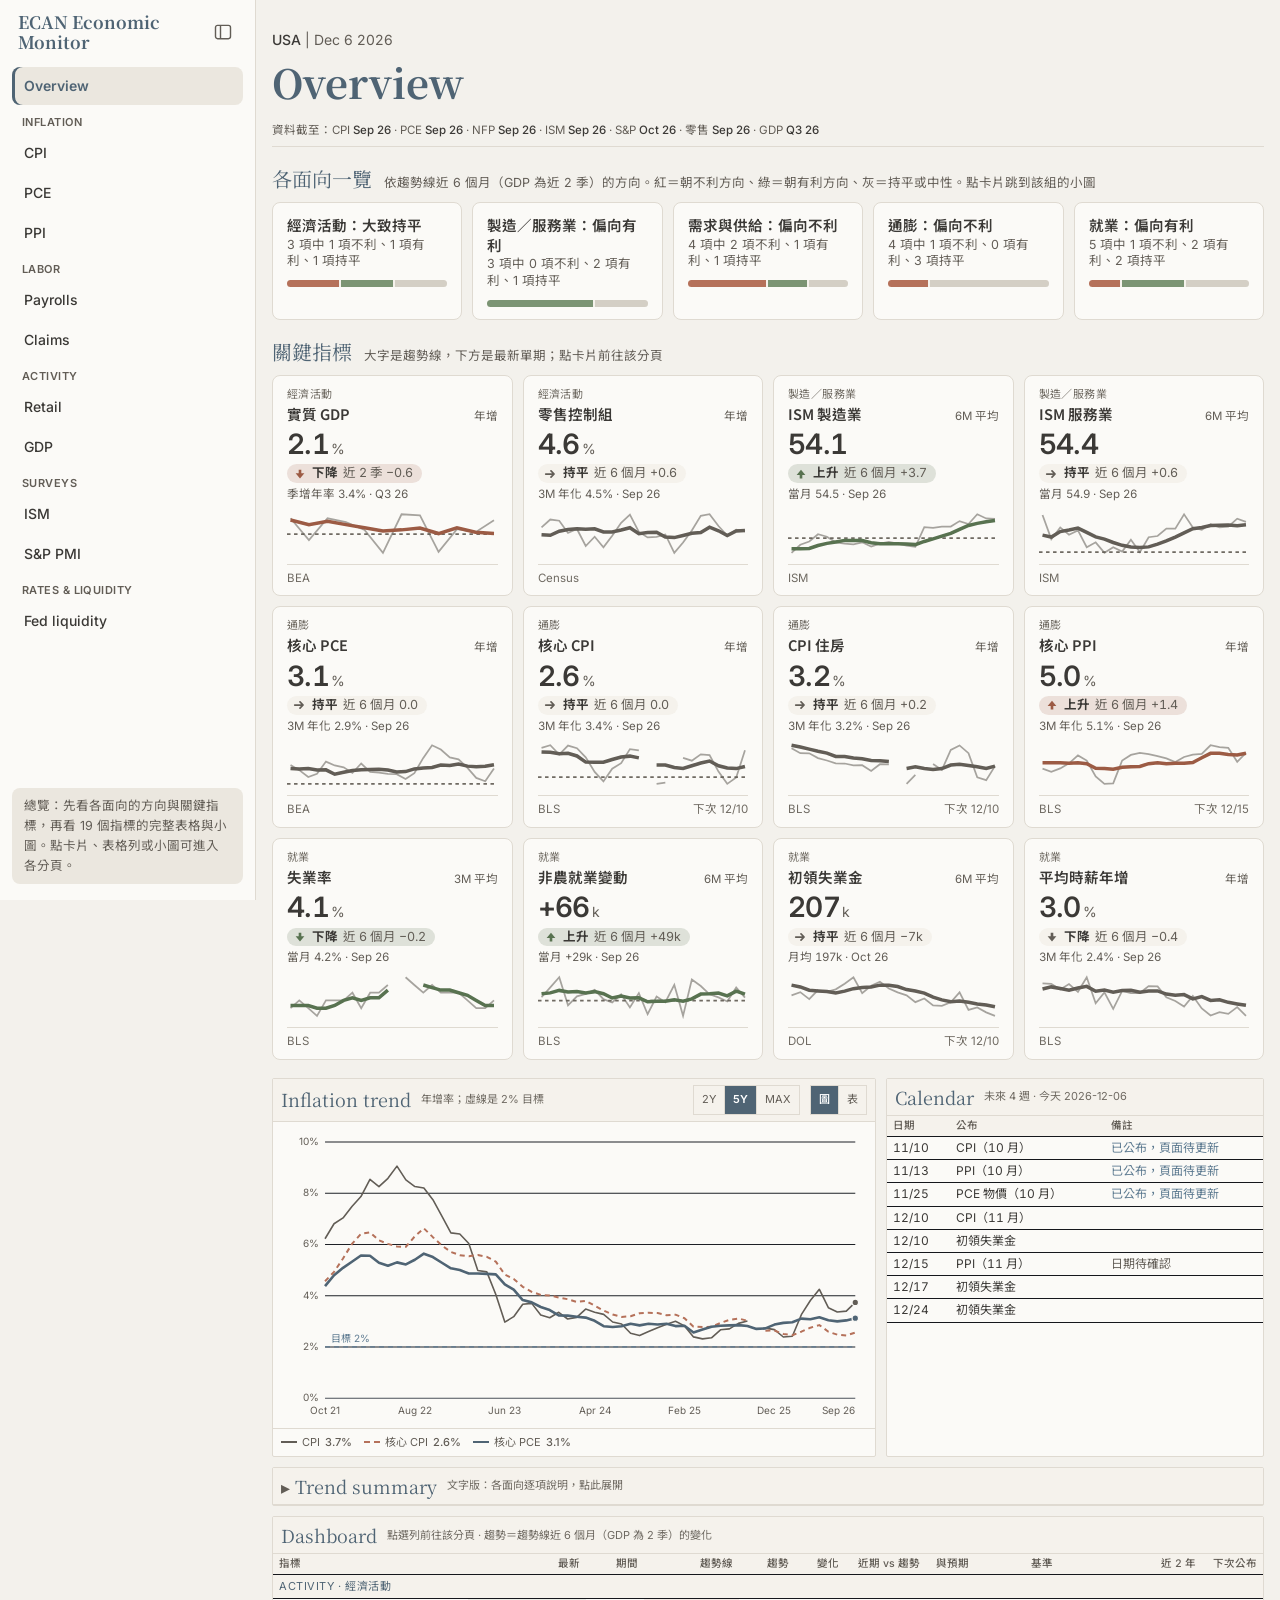
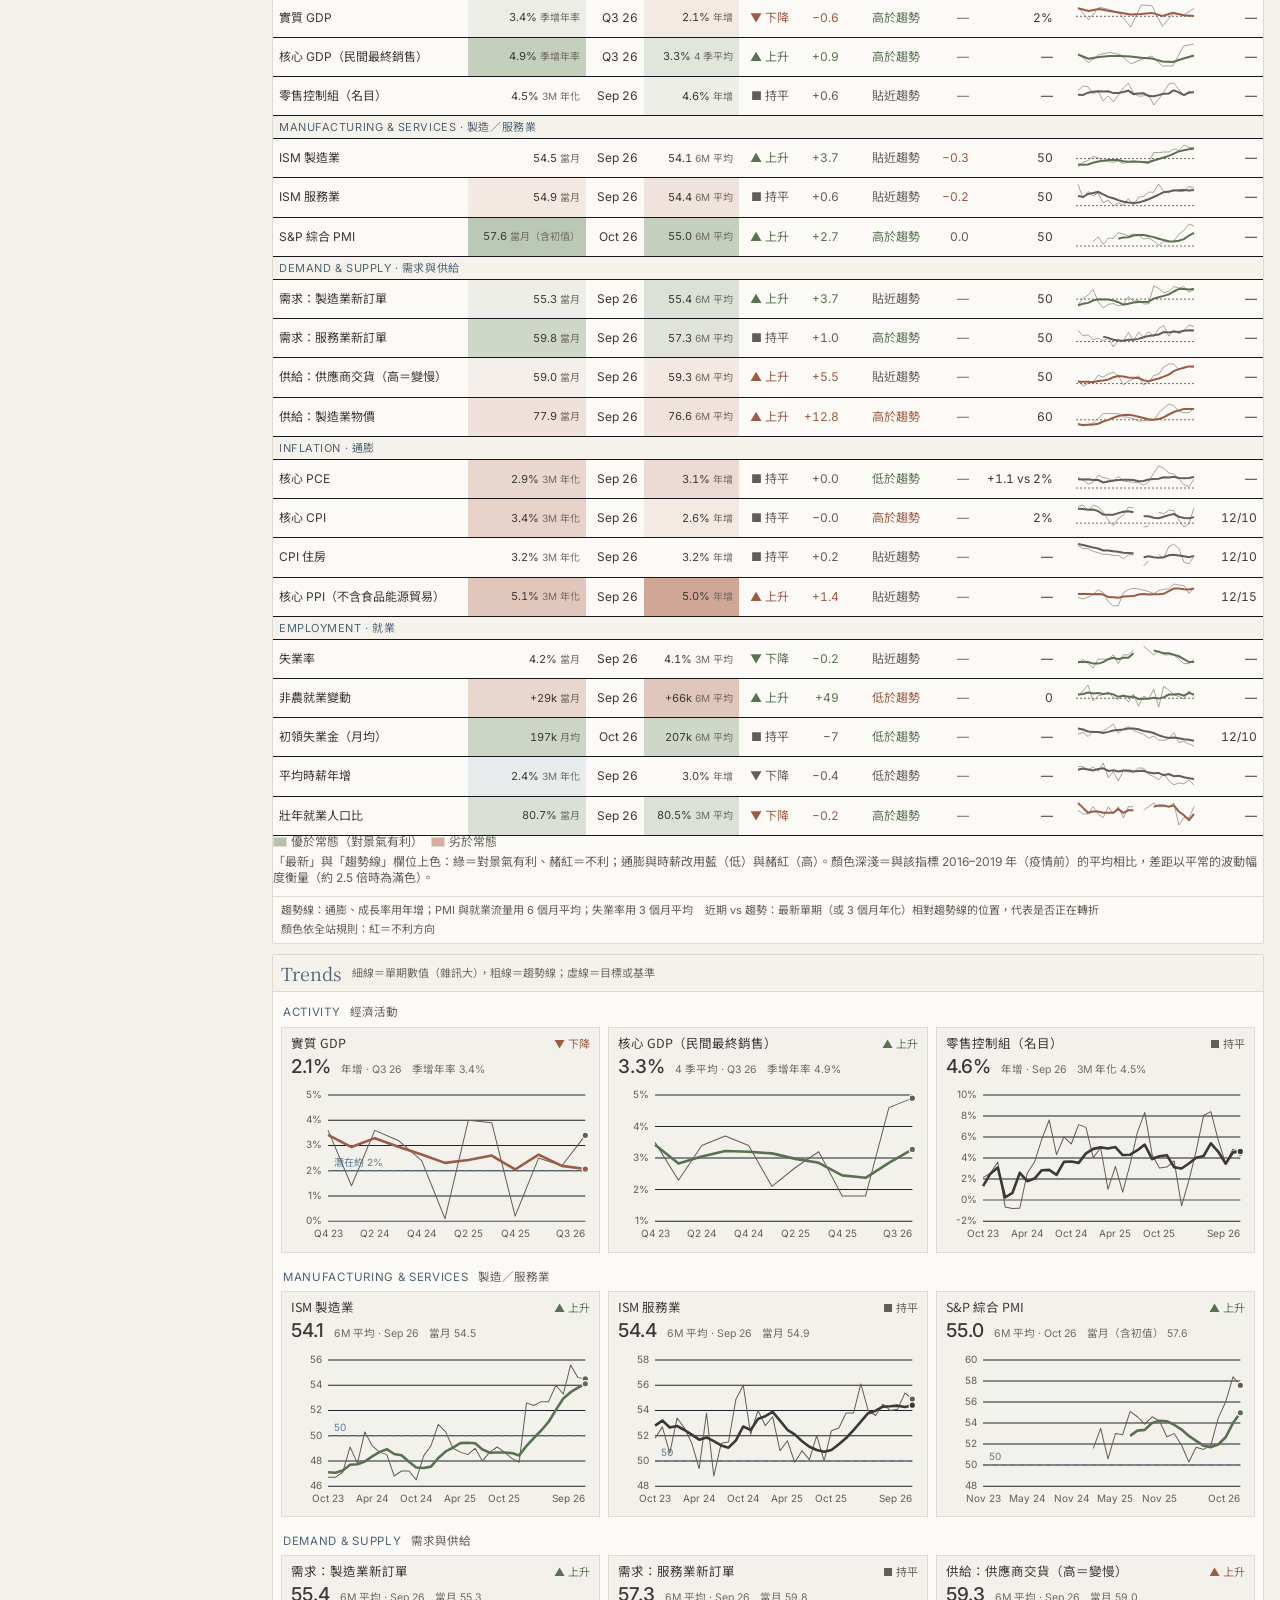
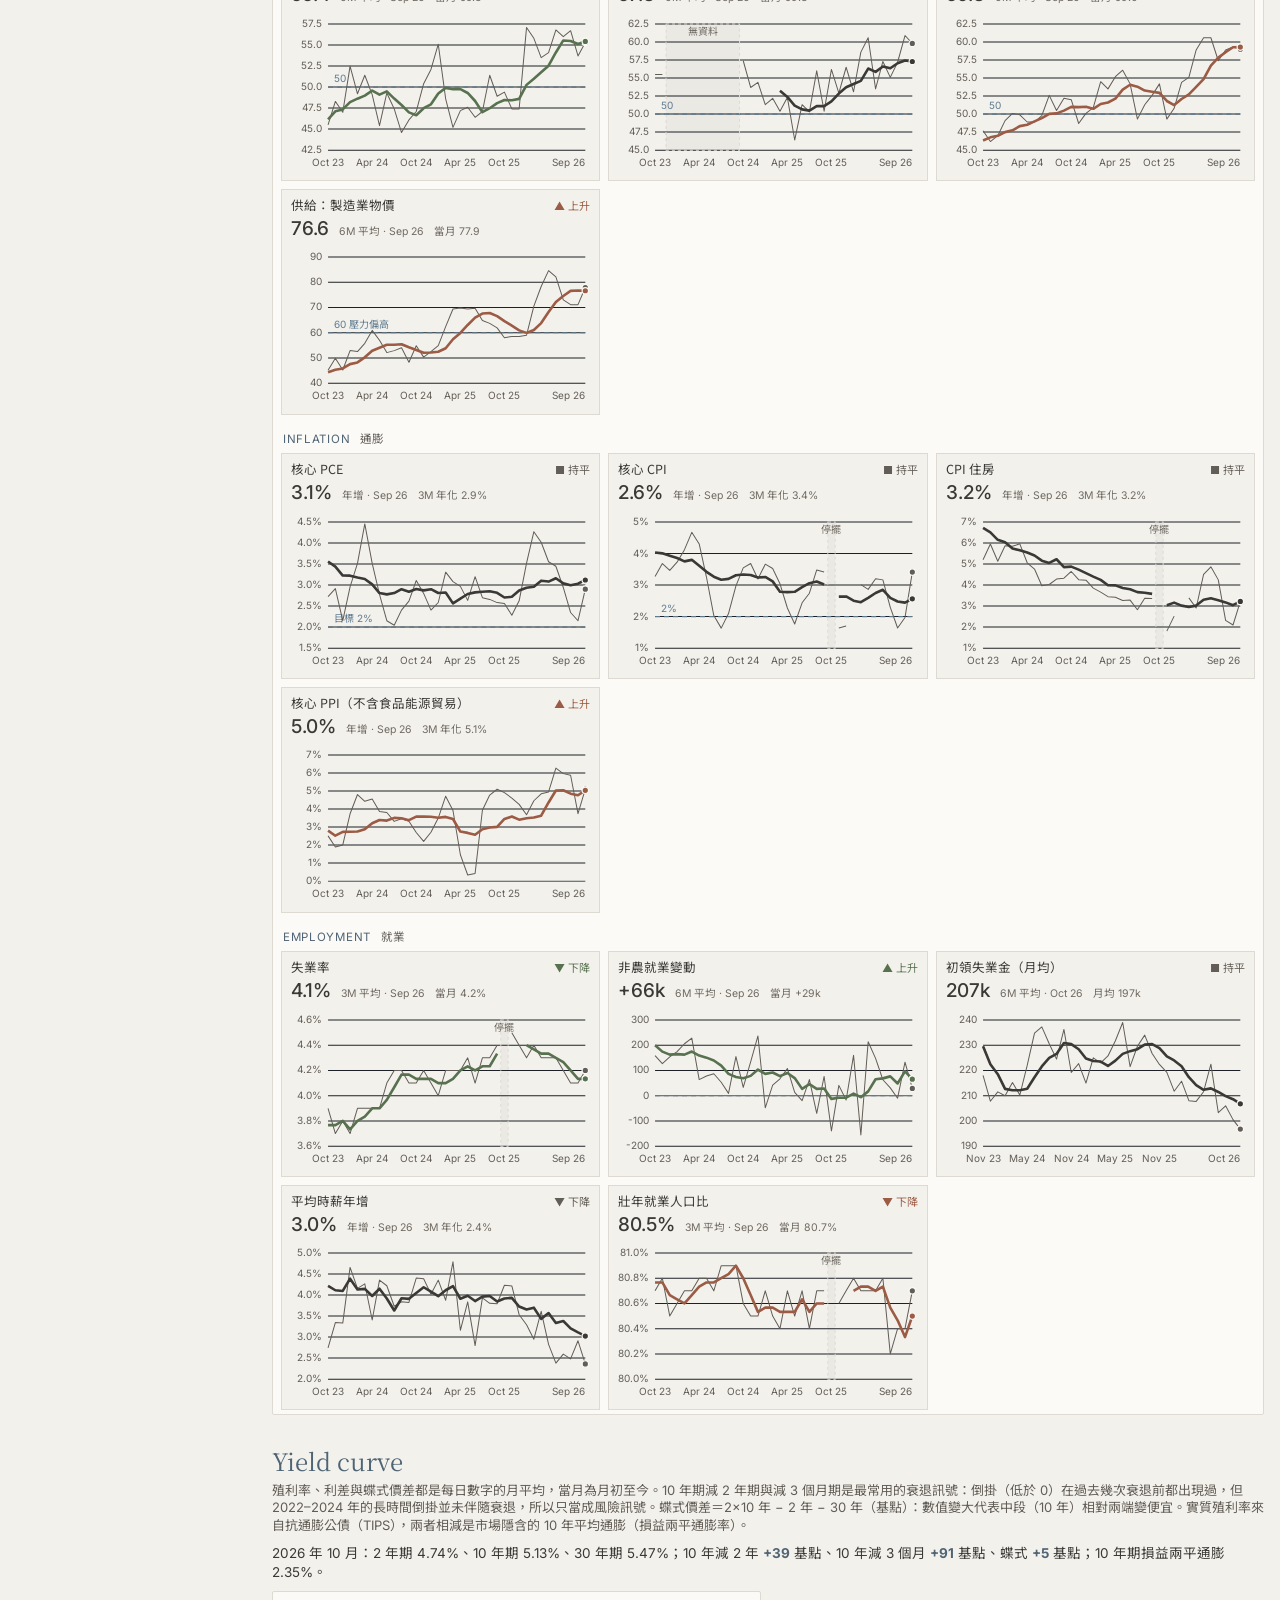
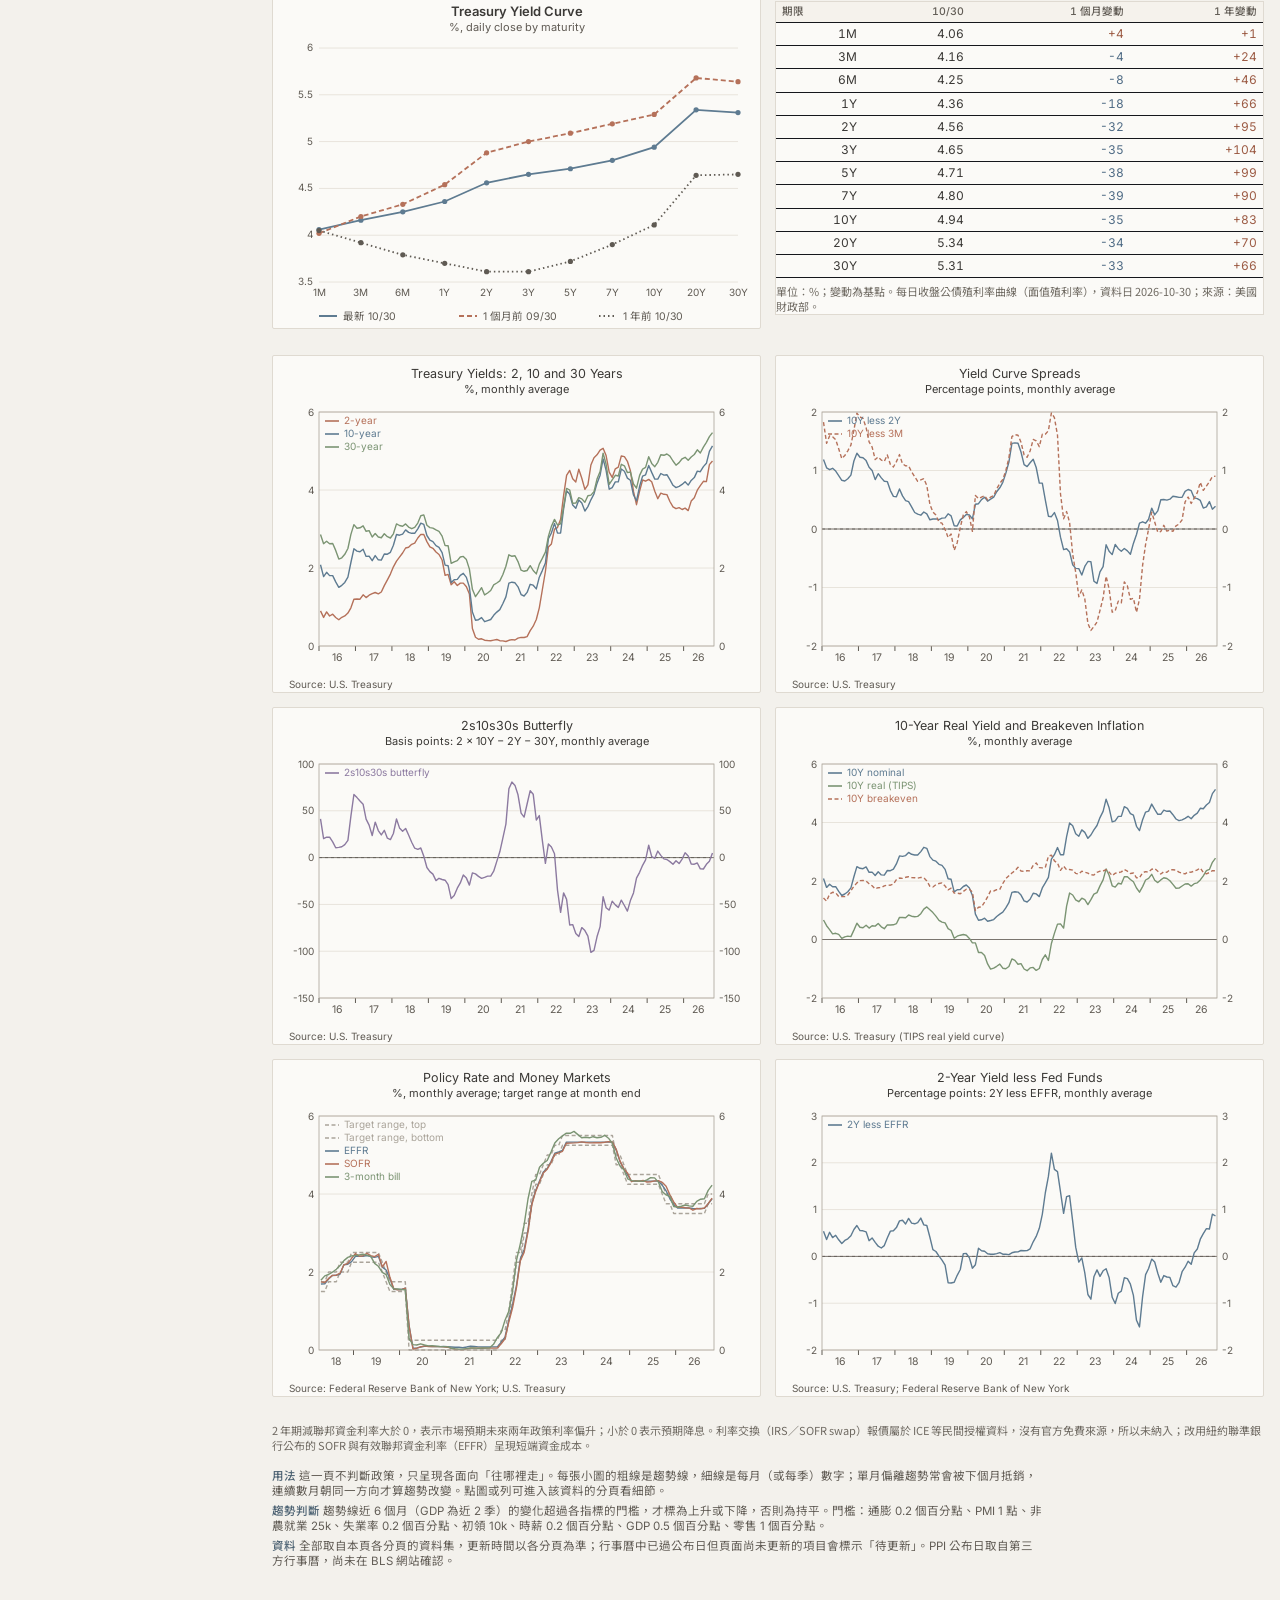
==== commit 86c7d5de: "Update 2026-11-01 14:28" ====
--- a/ecan-monitor.html
+++ b/ecan-monitor.html
@@ -160,6 +160,43 @@
   </div>
   <p class="note">初領與續領失業金來自勞動部每週四發布的報告（續領晚一週）；失業原因來自 BLS 家計調查；ADP 週資料與薪資來自 ADP Research。</p>
 </template>
+<template id="tpl-liq">
+  <div class="meta"><b>USA</b> | <span id="dt"></span></div>
+  <h1 id="hd"></h1>
+  <div id="lp1"></div>
+
+  <h2 class="sec">Overview</h2>
+  <div class="tblw"><table id="lw"></table></div>
+  <div class="tblw"><table id="ld"></table></div>
+  <p class="hlg">淨流動性＝聯準會總資產 − TGA − ON RRP（不含外國官方逆回購），衡量留在民間金融體系的央行資金。bp＝基點（0.01 個百分點）。</p>
+
+  <h2 class="sec">Rate corridor</h2>
+  <p class="how">聯準會用三個管理利率圍出隔夜利率的區間：上限是常備附買回（SRF，即 ON RP）最低利率，下限是 ON RRP 利率，中間是準備金利率 IORB。SOFR 與 EFFR 是市場利率；若 SOFR 經常貼近或超過 SRF 利率，代表準備金不足、資金緊。</p>
+  <div class="charts" style="grid-template-columns:1fr"><div class="hv" id="lc1"></div></div>
+  <div class="charts">
+    <div class="hv" id="lc2"></div>
+    <div class="hv" id="lc3"></div>
+  </div>
+
+  <h2 class="sec">Fed balance sheet</h2>
+  <p class="how">H.4.1 每週四公布週三的資產負債表。資產端看縮表（QT）速度；負債端的準備金、TGA 與 ON RRP 三者互相消長：總資產不變時，TGA 或 ON RRP 增加，準備金就減少。</p>
+  <div class="charts">
+    <div class="hv" id="lb1"></div>
+    <div class="hv" id="lb2"></div>
+  </div>
+  <div class="charts">
+    <div class="hv" id="lb3"></div>
+    <div class="hv" id="lb4"></div>
+  </div>
+
+  <h2 class="sec">Treasury cash and backstops</h2>
+  <p class="how">TGA 取自財政部每日國庫報表，比 H.4.1 早一週看到變化；繳稅日與發債結算日 TGA 會跳升、準備金下降。貼現窗口與附買回的使用量平時很小，突然放大代表有機構需要緊急資金。</p>
+  <div class="charts">
+    <div class="hv" id="lt1"></div>
+    <div class="hv" id="lt2"></div>
+  </div>
+  <p class="note">資料來源：聯準會理事會 H.4.1 與 IORB（經聖路易聯準銀行 FRED 提供；理事會的資料下載服務即將停用並指向 FRED）；紐約聯準銀行 SOFR、EFFR、ON RRP 與附買回操作；美國財政部 Daily Treasury Statement。利率互換（IRS）屬授權商業資料，不在本頁範圍。</p>
+</template>
 <template id="tpl-ov">
   <div class="meta"><b>USA</b> | <span id="ovdt"></span></div>
   <h1>Overview</h1>
--- a/core.css
+++ b/core.css
@@ -1,20 +1,20 @@
 :root{
-  --bg:#f3f1ec; --paper:#fbfaf7; --ink:#3b3936; --muted:#77726a; --rule:#dfdad1;
-  --brand:#4f6474; --chip:#ebe7df; --hl:#efebe3;
+  --bg:#f3f1ec; --paper:#fbfaf7; --ink:#3b3936; --muted:#625d56; --rule:#dfdad1;
+  --brand:#4f6474; --chip:#ebe7df; --hl:#efebe3; --rd:#9c5b44; --bl:#4f6b85;
   --c1:#5e7b91; --c2:#b5715a; --c3:#7b9473; --c4:#8c7aa0;
   --axis:#5f5a53; --grid:#e8e4dc; --frame:#aaa49a; --shade:#ebe7df;
   --k0:#5e7b91; --k1:#b5715a; --k2:#7b9473; --k3:#8c7aa0; --k4:#c19d58; --k5:#5f938e; --k6:#ae7b8c; --k7:#9a9488; --k8:#8a6d58; --k9:#8eaac2; --kx:#d4cfc5; --tot:#2f2d2a;
 }
 @media (prefers-color-scheme:dark){:root:not([data-theme="light"]){
   --bg:#1d1c1a; --paper:#262523; --ink:#e9e5dd; --muted:#aaa497; --rule:#3a3834;
-  --brand:#aec0ce; --chip:#302e2b; --hl:#2e2c29;
+  --brand:#aec0ce; --chip:#302e2b; --hl:#2e2c29; --rd:#d49c86; --bl:#93acc2;
   --c1:#93acc2; --c2:#d49c86; --c3:#a6bb9c; --c4:#b7a5c9;
   --axis:#bdb7ab; --grid:#302e2b; --frame:#5a5650; --shade:#2e2c29;
   --k0:#93acc2; --k1:#d49c86; --k2:#a6bb9c; --k3:#b7a5c9; --k4:#d8bd84; --k5:#8fbdb7; --k6:#cfa1b1; --k7:#b4aea2; --k8:#bf9e86; --k9:#b6cde0; --kx:#4a4743; --tot:#f2efe9;
 }}
 :root[data-theme="dark"]{
   --bg:#1d1c1a; --paper:#262523; --ink:#e9e5dd; --muted:#aaa497; --rule:#3a3834;
-  --brand:#aec0ce; --chip:#302e2b; --hl:#2e2c29;
+  --brand:#aec0ce; --chip:#302e2b; --hl:#2e2c29; --rd:#d49c86; --bl:#93acc2;
   --c1:#93acc2; --c2:#d49c86; --c3:#a6bb9c; --c4:#b7a5c9;
   --axis:#bdb7ab; --grid:#302e2b; --frame:#5a5650; --shade:#2e2c29;
   --k0:#93acc2; --k1:#d49c86; --k2:#a6bb9c; --k3:#b7a5c9; --k4:#d8bd84; --k5:#8fbdb7; --k6:#cfa1b1; --k7:#b4aea2; --k8:#bf9e86; --k9:#b6cde0; --kx:#4a4743; --tot:#f2efe9;
@@ -181,6 +181,6 @@
 /* Treasury curve table beside the curve chart */
 .curvet{align-self:start}
 .curvet table{width:100%}
-.curvet td.up{color:var(--c2)}
-.curvet td.dn{color:var(--c1)}
+.curvet td.up{color:var(--rd)}
+.curvet td.dn{color:var(--bl)}
 .curvet .note{margin:6px 0 0}
--- a/ov.css
+++ b/ov.css
@@ -79,8 +79,8 @@
 #ovapp td.na{color:var(--dim)}
 #ovapp .ls{font-size:10.5px;color:var(--muted);text-align:left}
 #ovapp .ls b{font-weight:600}
-#ovapp .ls .L{color:var(--up)}
-#ovapp .ls .S{color:var(--down)}
+#ovapp .ls .L{color:var(--bad)}
+#ovapp .ls .S{color:var(--cool)}
 #ovapp .ls .ever{background:var(--cmd);color:var(--amber-ink);padding:0 3px;font-weight:600}
 #ovapp .det{padding:10px 12px;display:flex;flex-direction:column;gap:10px}
 #ovapp .det h3{margin:0;font-size:16px;font-weight:600;text-wrap:balance}
@@ -115,8 +115,8 @@
 #ovapp .tip .tg{display:grid;grid-template-columns:auto auto;gap:3px 18px;margin:0;font-family:var(--f-zh)}
 #ovapp .tip .tg dt{color:var(--muted)}
 #ovapp .tip .tg dd{margin:0;text-align:right;font-family:var(--f-data);font-variant-numeric:tabular-nums;color:var(--fg)}
-#ovapp .tip .tg dd.up{color:var(--up)}
-#ovapp .tip .tg dd.dn{color:var(--down)}
+#ovapp .tip .tg dd.up{color:var(--bad)}
+#ovapp .tip .tg dd.dn{color:var(--cool)}
 #ovapp .tip .tf{margin-top:6px;padding-top:5px;border-top:1px solid var(--line);color:var(--dim);font-size:11.5px;font-family:var(--f-zh)}
 #ovapp .legend{display:flex;flex-wrap:wrap;gap:4px 12px;padding:6px 8px;font-size:11px;color:var(--muted);border-top:1px solid var(--line)}
 #ovapp .legend span{display:inline-flex;align-items:center;gap:5px}
@@ -166,7 +166,7 @@
 #ovapp .summary .sumMore{margin-left:auto}
 #ovapp .chartbox svg{touch-action:pan-y}
 #ovapp .gapr{fill:var(--fg);fill-opacity:.045;stroke:var(--line);stroke-dasharray:3 3}
-#ovapp .gapt{fill:var(--dim);font-size:9.5px}
+#ovapp .gapt{fill:var(--dim);font-size:10px}
 #ovapp .crule{display:inline-flex;flex-wrap:wrap;gap:4px 12px;margin-left:auto;font-family:var(--f-zh);font-size:11px;color:var(--muted)}
 #ovapp .crule span{display:inline-flex;align-items:center;gap:5px}
 #ovapp .crule i{display:inline-block;width:10px;height:10px}
@@ -192,7 +192,7 @@
 #ovapp .summary ul,#ovapp .guide ol{margin:0;padding:10px 14px 12px 30px;display:grid;gap:7px;font-family:var(--f-zh);font-size:13.5px;line-height:1.65}
 #ovapp .summary li::marker,#ovapp .guide li::marker{color:var(--amber)}
 #ovapp .summary b,#ovapp .guide b{color:var(--amber);font-weight:500}
-#ovapp .summary .u{color:var(--up)}
+#ovapp .summary .u{color:var(--bad)}
 #ovapp .guide{margin-top:16px;border:1px solid var(--line);background:var(--panel);max-width:120ch}
 #ovapp .guide code{font-family:var(--f-data);font-size:12px;background:var(--bg);border:1px solid var(--line);padding:1px 5px;color:var(--cmd);word-break:break-all}
 #ovapp .guide ol{grid-template-columns:minmax(0,1fr)}
@@ -280,9 +280,9 @@
 #ovapp .key[data-k]{cursor:pointer}
 #ovapp button:disabled{opacity:.4;cursor:not-allowed}
 /* brief theme for the ported overview */
-#ovapp{color-scheme:light;--bg:#f3f1ec;--panel:#fbfaf7;--panel-2:#f5f2ec;--line:#dfdad1;--fg:#3b3936;--muted:#77726a;--dim:#9a948a;--amber:#4f6474;--amber-ink:#ffffff;--cmd:#5e7b91;--sel:#efebe3;--up:#b5715a;--down:#5e7b91;--mid:#d4cfc5;--good:#7b9473;--k1:#5e7b91;--k2:#b5715a;--k3:#7b9473;--k-other:#d4cfc5;--f-data:"Inter","Noto Sans TC",sans-serif;--f-ui:"Inter","Noto Sans TC","PingFang TC",system-ui,sans-serif;--f-zh:"Noto Sans TC","PingFang TC","Microsoft JhengHei",sans-serif;background:transparent;padding:0;font-size:13.5px}
-@media (prefers-color-scheme:dark){:root:not([data-theme="light"]) #ovapp{color-scheme:dark;--bg:#1d1c1a;--panel:#262523;--panel-2:#2c2b28;--line:#3a3834;--fg:#e9e5dd;--muted:#aaa497;--dim:#857f75;--amber:#aec0ce;--amber-ink:#1d1c1a;--cmd:#93acc2;--sel:#2e2c29;--up:#d49c86;--down:#93acc2;--mid:#4a4743;--good:#a6bb9c;--k1:#93acc2;--k2:#d49c86;--k3:#a6bb9c;--k-other:#4a4743;}}
-:root[data-theme="dark"] #ovapp{color-scheme:dark;--bg:#1d1c1a;--panel:#262523;--panel-2:#2c2b28;--line:#3a3834;--fg:#e9e5dd;--muted:#aaa497;--dim:#857f75;--amber:#aec0ce;--amber-ink:#1d1c1a;--cmd:#93acc2;--sel:#2e2c29;--up:#d49c86;--down:#93acc2;--mid:#4a4743;--good:#a6bb9c;--k1:#93acc2;--k2:#d49c86;--k3:#a6bb9c;--k-other:#4a4743;}
+#ovapp{color-scheme:light;--bg:#f3f1ec;--panel:#fbfaf7;--panel-2:#f5f2ec;--line:#dfdad1;--fg:#3b3936;--muted:#625d56;--dim:#6f6a62;--amber:#4f6474;--amber-ink:#ffffff;--cmd:#5e7b91;--sel:#efebe3;--up:#b5715a;--down:#5e7b91;--mid:#d4cfc5;--good:#587250;--bad:#9c5b44;--cool:#4f6b85;--good-f:#7b9473;--k1:#5e7b91;--k2:#b5715a;--k3:#7b9473;--k-other:#d4cfc5;--f-data:"Inter","Noto Sans TC",sans-serif;--f-ui:"Inter","Noto Sans TC","PingFang TC",system-ui,sans-serif;--f-zh:"Noto Sans TC","PingFang TC","Microsoft JhengHei",sans-serif;background:transparent;padding:0;font-size:13.5px}
+@media (prefers-color-scheme:dark){:root:not([data-theme="light"]) #ovapp{color-scheme:dark;--bg:#1d1c1a;--panel:#262523;--panel-2:#2c2b28;--line:#3a3834;--fg:#e9e5dd;--muted:#aaa497;--dim:#9a948a;--amber:#aec0ce;--amber-ink:#1d1c1a;--cmd:#93acc2;--sel:#2e2c29;--up:#d49c86;--down:#93acc2;--mid:#4a4743;--good:#a6bb9c;--bad:var(--up);--cool:var(--down);--good-f:#a6bb9c;--k1:#93acc2;--k2:#d49c86;--k3:#a6bb9c;--k-other:#4a4743;}}
+:root[data-theme="dark"] #ovapp{color-scheme:dark;--bg:#1d1c1a;--panel:#262523;--panel-2:#2c2b28;--line:#3a3834;--fg:#e9e5dd;--muted:#aaa497;--dim:#9a948a;--amber:#aec0ce;--amber-ink:#1d1c1a;--cmd:#93acc2;--sel:#2e2c29;--up:#d49c86;--down:#93acc2;--mid:#4a4743;--good:#a6bb9c;--bad:var(--up);--cool:var(--down);--good-f:#a6bb9c;--k1:#93acc2;--k2:#d49c86;--k3:#a6bb9c;--k-other:#4a4743;}
 #ovapp .tip{background:var(--panel)!important;box-shadow:0 6px 20px rgba(0,0,0,.15)!important}
 #ovapp tr.hdr td{background:var(--panel-2)}
 #ovapp .panel,#ovapp .summary{border-radius:2px}
@@ -304,7 +304,7 @@
 #ovapp .vbar{display:flex;gap:2px;height:7px;border-radius:999px;overflow:hidden;background:var(--panel-2)}
 #ovapp .vbar i,#ovapp .kd.bad svg{color:var(--bad)}
 #ovapp .vbar i{display:block;height:100%}
-#ovapp .vbar .bad{background:var(--bad)} #ovapp .vbar .good{background:var(--good)} #ovapp .vbar .flat{background:var(--mid)}
+#ovapp .vbar .bad{background:var(--up)} #ovapp .vbar .good{background:var(--good-f)} #ovapp .vbar .flat{background:var(--mid)}
 #ovapp .kgrid{display:grid;grid-template-columns:repeat(auto-fill,minmax(210px,1fr));gap:10px}
 #ovapp .kc{padding:11px 14px 9px;gap:4px}
 #ovapp .kg{font-size:11px;color:var(--dim);letter-spacing:.04em}
@@ -332,3 +332,10 @@
 #ovapp details.summary[open]>summary h2::before{content:"▾ "}
 @media (prefers-reduced-motion:reduce){#ovapp .vd,#ovapp .kc{transition:none}}
 @media (max-width:560px){#ovapp .kgrid{grid-template-columns:repeat(2,minmax(0,1fr))}#ovapp .kc{padding:10px 10px 8px}#ovapp .kbig{font-size:24px}#ovapp .kd{font-size:11.5px;flex-wrap:wrap}#ovapp .kh .ke{display:none}}
+
+/* calendar: dates and names stay on one line, the note column wraps so the table fits its panel */
+#ovapp #ocTbl th{text-align:left}
+#ovapp #ocTbl td:last-child{white-space:normal;min-width:7em}
+/* Inflation trend and Calendar side by side only when the content column is wide enough (the sidebar narrows it) */
+#appOv{container-type:inline-size}
+@container (max-width:780px){#ovapp .ovtop{grid-template-columns:minmax(0,1fr)}}
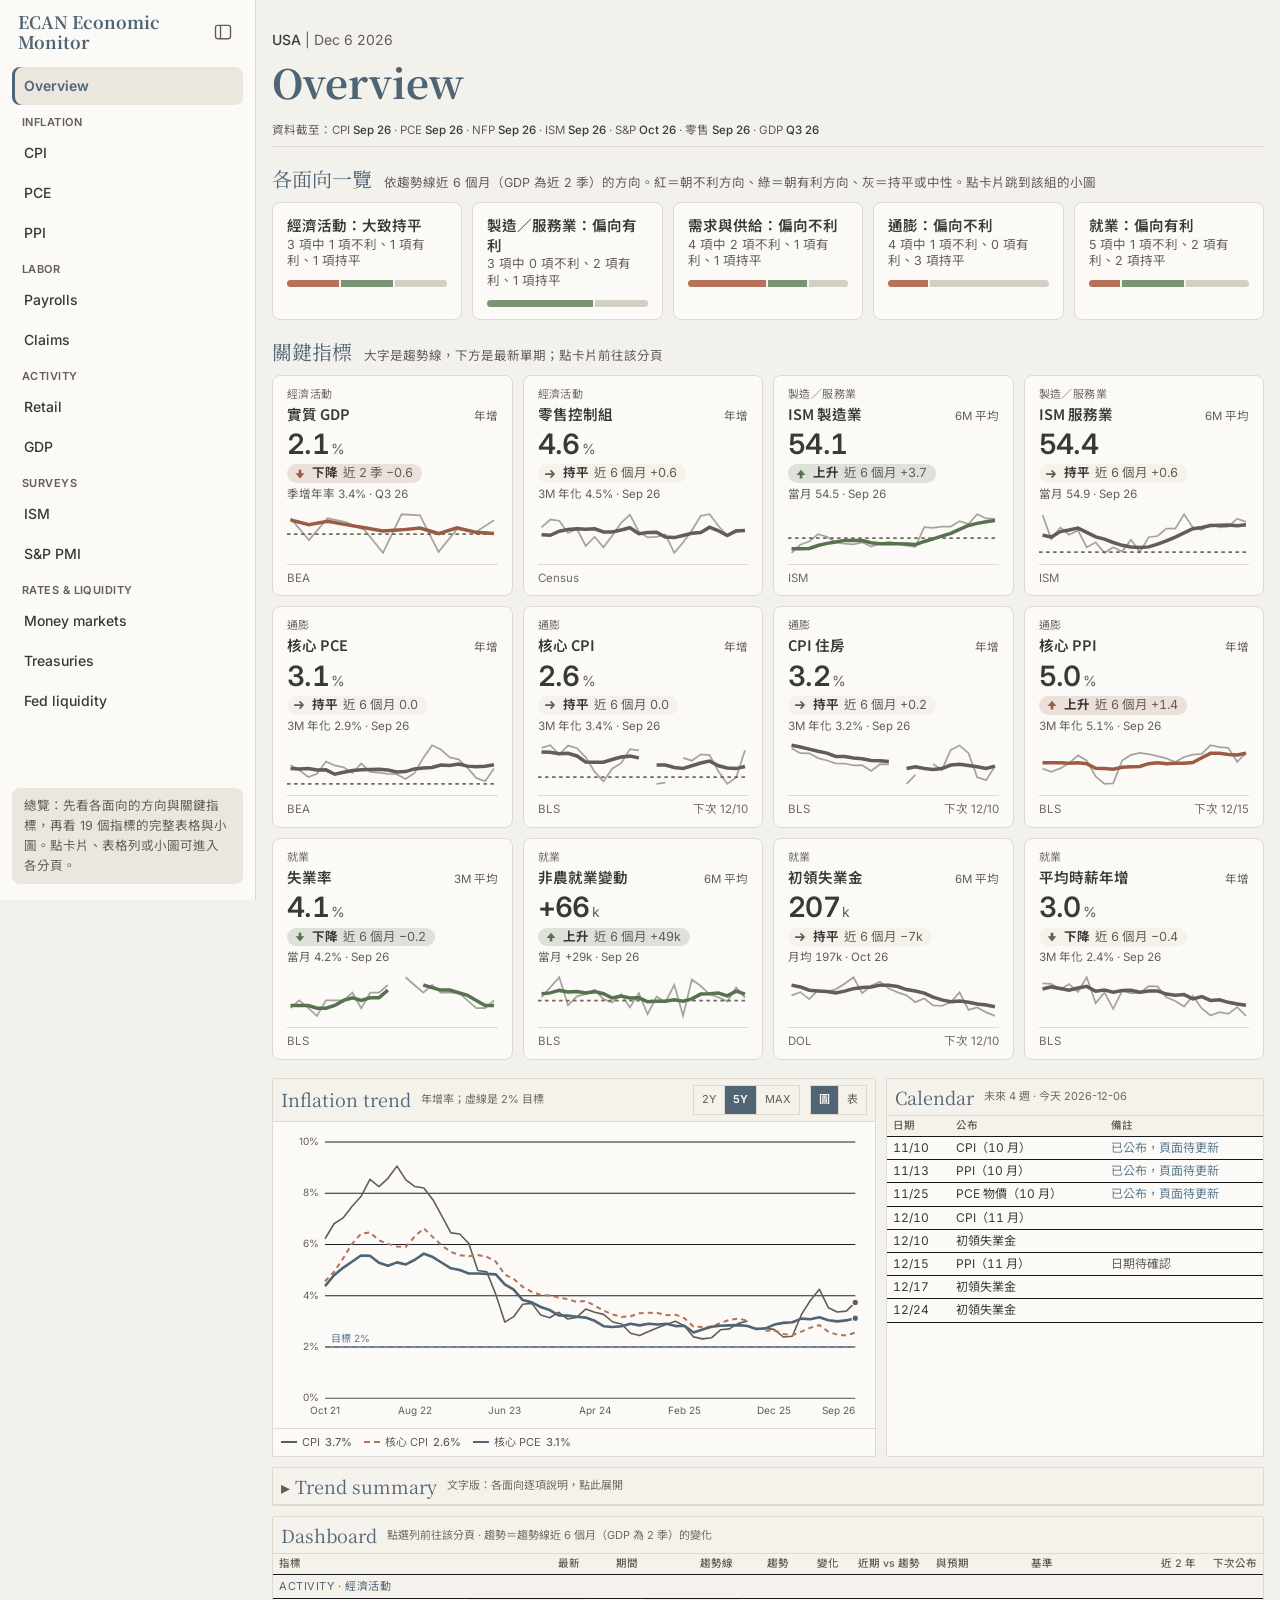
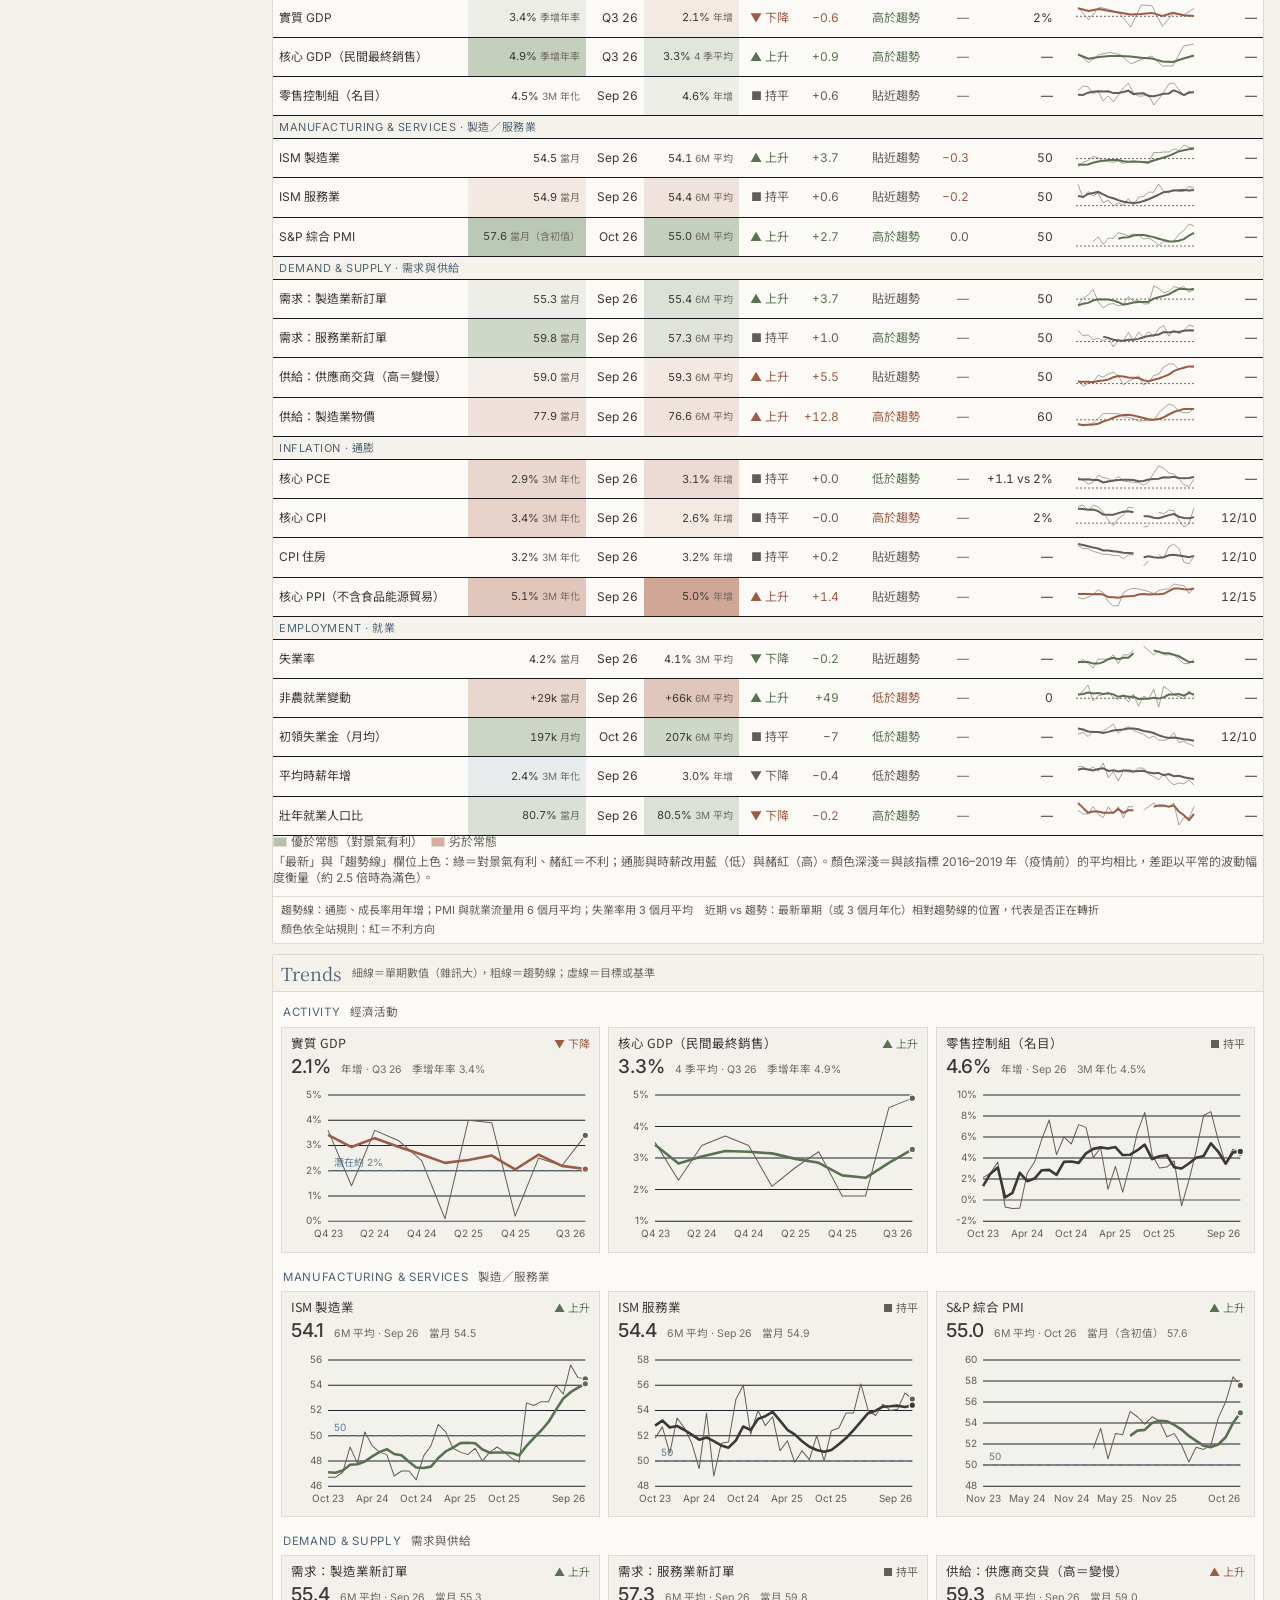
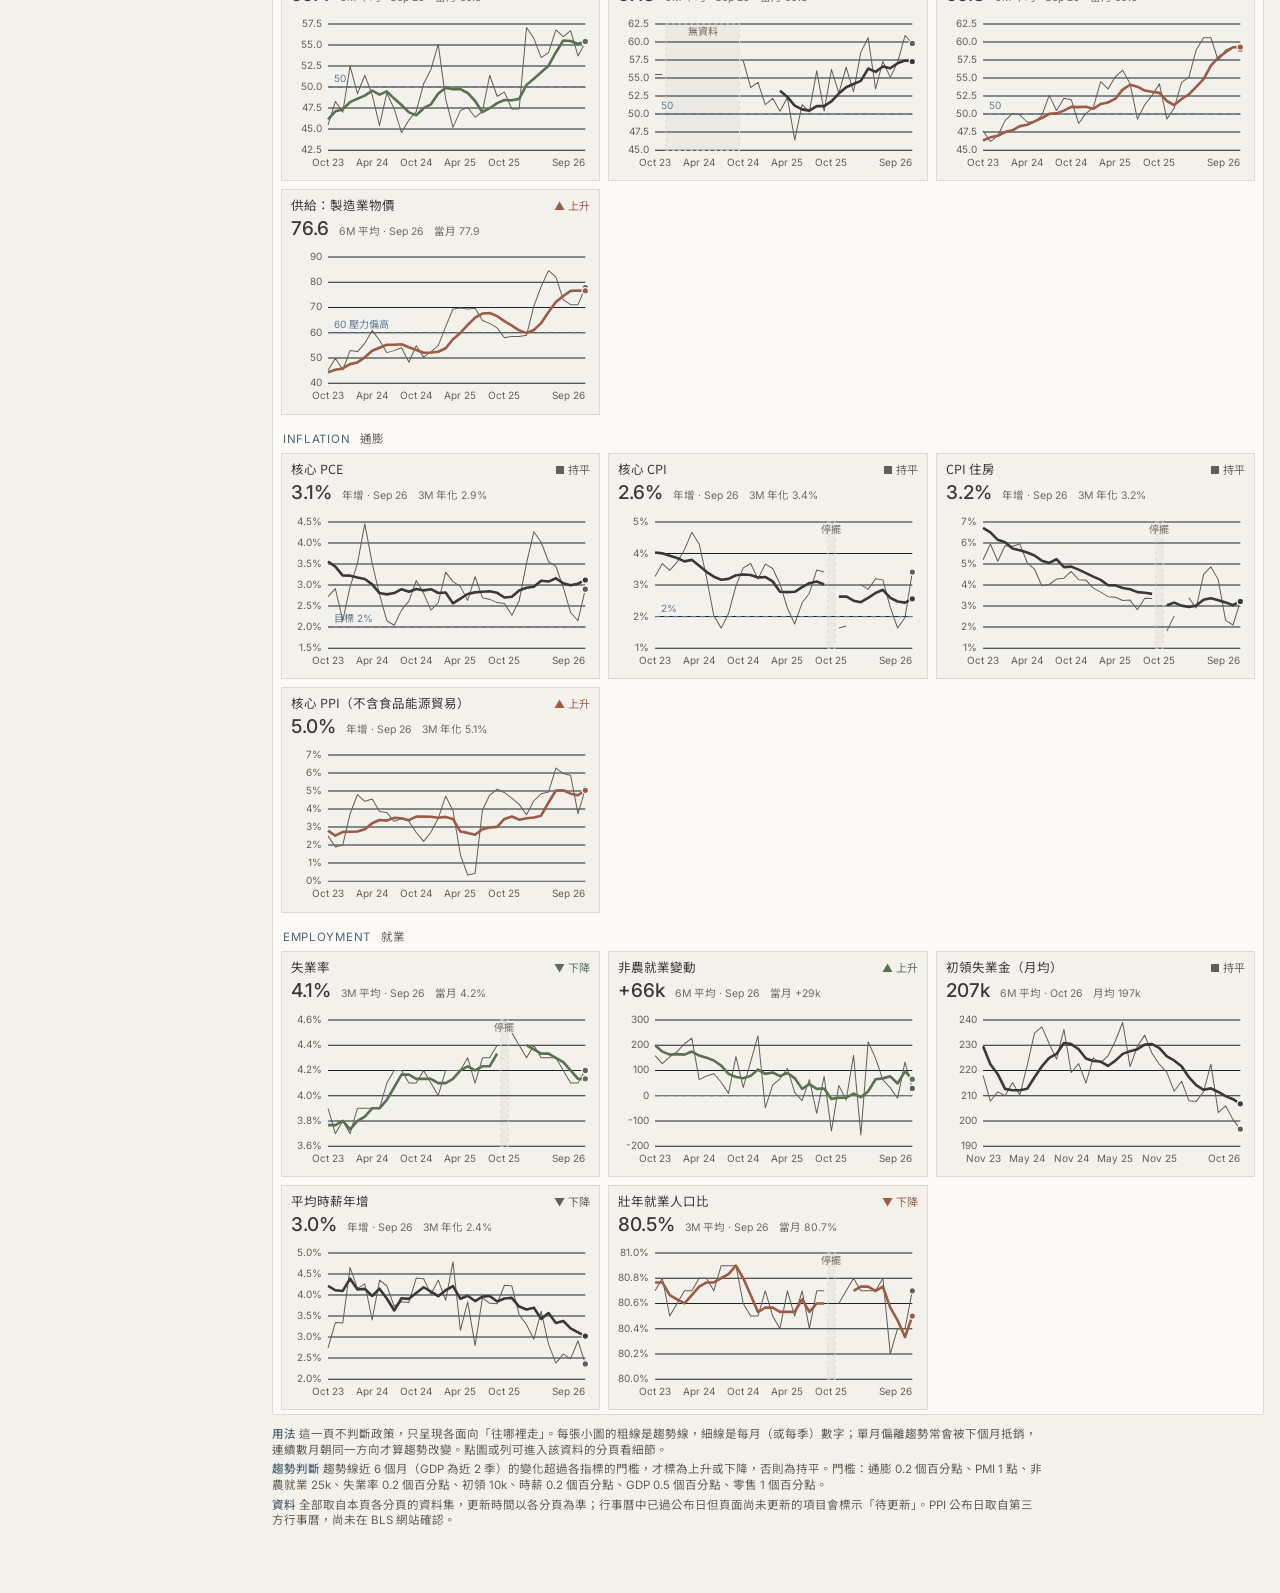
==== commit 298db8aa: "Update 2026-11-01 17:39" ====
--- a/ecan-monitor.html
+++ b/ecan-monitor.html
@@ -160,6 +160,85 @@
   </div>
   <p class="note">初領與續領失業金來自勞動部每週四發布的報告（續領晚一週）；失業原因來自 BLS 家計調查；ADP 週資料與薪資來自 ADP Research。</p>
 </template>
+<template id="tpl-mm">
+  <div class="meta"><b>USA</b> | <span id="dt"></span></div>
+  <h1 id="hd"></h1>
+  <div id="mp1"></div>
+
+  <h2 class="sec">Overview</h2>
+  <div class="tblw"><table id="mt"></table></div>
+
+  <h2 class="sec">Rate corridor</h2>
+  <p class="how">隔夜利率在聯準會的管理利率之間：上限是常備附買回操作（SRP）利率，下限是 ON RRP 利率，中間是準備金利率 IORB。SOFR、TGCR、BGCR 是擔保（附買回）利率，EFFR 是無擔保的聯邦資金利率。擔保利率高於 EFFR，代表附買回市場比銀行間市場緊。</p>
+  <div class="charts" style="grid-template-columns:1fr"><div class="hv" id="mc1"></div></div>
+  <div class="charts">
+    <div class="hv" id="mc2"></div>
+    <div class="hv" id="mc3"></div>
+  </div>
+
+  <h2 class="sec">Term funding</h2>
+  <p class="how">期限資金成本以官方資料呈現：紐約聯準銀行的 SOFR Averages 是過去 30、90、180 天 SOFR 的複利平均（回顧型，不是 Term SOFR 那種前瞻利率）；國庫券殖利率是無風險的前瞻期限利率；商業本票利率是企業與金融機構的無擔保短期借款成本。商業本票減國庫券的利差反映信用與資金溢價。CME Term SOFR 與 OIS 屬授權資料，不在本頁範圍。</p>
+  <div class="charts">
+    <div class="hv" id="mc4"></div>
+    <div class="hv" id="mc5"></div>
+  </div>
+  <div class="charts">
+    <div class="hv" id="mc6"></div>
+    <div class="hv" id="mc7"></div>
+  </div>
+  <p class="note">資料來源：紐約聯準銀行 SOFR、TGCR、BGCR、EFFR（含百分位與交易量）、SOFR Averages、ON RRP 與常備附買回操作；聯準會理事會 IORB 與商業本票利率（經聖路易聯準銀行 FRED 提供）；美國財政部每日公債殖利率曲線（國庫券）。</p>
+</template>
+<template id="tpl-ust">
+  <div class="meta"><b>USA</b> | <span id="dt"></span></div>
+  <h1 id="hd"></h1>
+  <div id="up1"></div>
+
+  <h2 class="sec">Overview</h2>
+  <div class="tblw"><table id="ut"></table></div>
+
+  <h2 class="sec">Yield curve</h2>
+  <p class="how">每日收盤的公債面值殖利率。10 年減 2 年與 10 年減 3 個月是最常用的衰退訊號：倒掛（低於 0）在過去幾次衰退前都出現過，但 2022–2024 年的長時間倒掛並未伴隨衰退，所以只當成風險訊號。蝶式價差＝2×10 年 − 2 年 − 30 年（基點）：數值變大代表中段（10 年）相對兩端變便宜。2 年期減 EFFR 大於 0，表示市場預期未來兩年政策利率偏升，小於 0 表示預期降息。</p>
+  <div class="charts">
+    <div class="hv" id="uc0"></div>
+    <div class="tblw curvet" id="uct"></div>
+  </div>
+  <div class="charts">
+    <div class="hv" id="uc1"></div>
+    <div class="hv" id="uc2"></div>
+  </div>
+  <div class="charts">
+    <div class="hv" id="uc3"></div>
+    <div class="hv" id="uc4"></div>
+  </div>
+
+  <h2 class="sec">Inflation compensation and term premium</h2>
+  <p class="how">實質殖利率來自抗通膨公債（TIPS），名目減實質是損益兩平通膨率（市場隱含的平均通膨，含通膨風險溢酬）。5 年後 5 年遠期損益兩平由 5 年與 10 年損益兩平推算。期限溢酬取自紐約聯準銀行 ACM 模型：10 年期殖利率拆成「預期短率的平均」（風險中立殖利率）與「持有長債要求的額外報酬」（期限溢酬）。模型用的是零息殖利率，與面值殖利率略有差異。</p>
+  <div class="charts">
+    <div class="hv" id="uc5"></div>
+    <div class="hv" id="uc6"></div>
+  </div>
+  <div class="charts">
+    <div class="hv" id="uc7"></div>
+    <div class="hv" id="uc8"></div>
+  </div>
+
+  <h2 class="sec">Auctions</h2>
+  <p class="how">附息公債標售結果。投標倍數（bid-to-cover）越高、初級交易商得標比重越低，代表需求越好；交易商得標比重高，表示終端投資人需求不足、由交易商承接。「與近 6 次比」是同期限前 6 次標售的平均。財政部只公布得標利率，沒有公布發行前（when-issued）殖利率，所以本頁不計算尾差（tail）。</p>
+  <div class="tblw"><table id="ua"></table></div>
+  <div class="charts">
+    <div class="hv" id="ua1"></div>
+    <div class="tblw" id="us"></div>
+  </div>
+
+  <h2 class="sec">Quarterly refunding (QRA)</h2>
+  <p class="how">財政部每季公布兩份文件：週一下午的「可交易債務借款估計」（本季與下季預計向民間淨借多少，以及假設的季末 TGA 現金餘額），以及週三上午的再融資政策聲明（標售規模與發行指引）。淨借款越多，國庫券與附息債供給越多；季末現金餘額假設越高，TGA 會抽走越多準備金。</p>
+  <div id="uq"></div>
+  <div class="charts">
+    <div class="hv" id="uq1"></div>
+    <div class="tblw" id="uqt"></div>
+  </div>
+  <p class="note">資料來源：美國財政部每日公債與實質殖利率曲線、Fiscal Data 標售結果、季度再融資文件（借款估計新聞稿、暫定標售時程）；紐約聯準銀行 ACM 期限溢酬與 EFFR。互換利差（swap spread）需要 SOFR 互換利率，屬授權資料，不在本頁範圍。</p>
+</template>
 <template id="tpl-liq">
   <div class="meta"><b>USA</b> | <span id="dt"></span></div>
   <h1 id="hd"></h1>
@@ -171,13 +250,31 @@
   <p class="hlg">淨流動性＝聯準會總資產 − TGA − ON RRP（不含外國官方逆回購），衡量留在民間金融體系的央行資金。bp＝基點（0.01 個百分點）。</p>
 
   <h2 class="sec">Rate corridor</h2>
-  <p class="how">聯準會用三個管理利率圍出隔夜利率的區間：上限是常備附買回（SRF，即 ON RP）最低利率，下限是 ON RRP 利率，中間是準備金利率 IORB。SOFR 與 EFFR 是市場利率；若 SOFR 經常貼近或超過 SRF 利率，代表準備金不足、資金緊。</p>
+  <p class="how">聯準會用三個管理利率圍出隔夜利率的區間：上限是常備附買回操作（SRP，即 ON RP）利率，下限是 ON RRP 利率，中間是準備金利率 IORB。SOFR 與 EFFR 是市場利率；若 SOFR 經常貼近或超過 SRP 利率，代表準備金不足、資金緊。</p>
   <div class="charts" style="grid-template-columns:1fr"><div class="hv" id="lc1"></div></div>
   <div class="charts">
     <div class="hv" id="lc2"></div>
     <div class="hv" id="lc3"></div>
   </div>
 
+  <h2 class="sec">Reserve ampleness</h2>
+  <p class="how">準備金是否「充足」（ample）看兩件事：準備金占銀行總資產的比率，以及 EFFR 對準備金變動的敏感度。紐約聯準銀行的準備金需求彈性（RDE）衡量準備金增加相當於銀行資產 1% 時，EFFR 減 IORB 會變動幾個 bp：接近 0 是「過剩」（abundant），小幅為負是「充足」，明顯為負代表準備金開始「稀缺」（scarce），利率對準備金變動變得敏感。散布圖中的水平分層，部分來自聯準會對 IORB 在目標區間內位置的技術性調整，並非準備金需求本身的變化。</p>
+  <p class="how">檢核表比照紐約聯準銀行 Perli 2026 年 3 月演講的做法，把各指標與 2019 年第一季（2019 年 9 月附買回利率飆升前、準備金偏緊的時期）相比。「tighter」表示比一年前更接近稀缺；SRP 自 2021 年才設立，故無 2019 年數值。</p>
+  <div class="tblw"><table id="lk"></table></div>
+  <div class="charts">
+    <div class="hv" id="la1"></div>
+    <div class="hv" id="la2"></div>
+  </div>
+  <p class="how">聯準會理事會研究（Anderson 等，2026）與紐約聯準銀行 Perli 的演講都指出，2025 年底準備金轉緊的訊號最先出現在附買回市場：利率在 IORB 以上的附買回交易比例升高、SOFR 高百分位突破 SRP 上限，而 EFFR 變化不大。以下三張圖追蹤這些訊號。紐約聯準銀行的「IORB 以上附買回比例」並未公開成序列，此處改用 SOFR 公布的第 1、25、50、75、99 百分位推出上下界。</p>
+  <div class="charts">
+    <div class="hv" id="la4"></div>
+    <div class="hv" id="la6"></div>
+  </div>
+  <div class="charts">
+    <div class="hv" id="la5"></div>
+    <div class="hv" id="la3"></div>
+  </div>
+
   <h2 class="sec">Fed balance sheet</h2>
   <p class="how">H.4.1 每週四公布週三的資產負債表。資產端看縮表（QT）速度；負債端的準備金、TGA 與 ON RRP 三者互相消長：總資產不變時，TGA 或 ON RRP 增加，準備金就減少。</p>
   <div class="charts">
@@ -188,6 +285,8 @@
     <div class="hv" id="lb3"></div>
     <div class="hv" id="lb4"></div>
   </div>
+  <p class="how">負債端拆成準備金與「非準備金負債」：流通貨幣、TGA、外國官方逆回購、ON RRP。聯準會理事會研究（Anderson 等，2026）指出非準備金負債的規模與準備金相當，資產負債表能縮多少，取決於這兩塊各自的需求。可切換金額或占名目 GDP 比重。</p>
+  <div class="charts" style="grid-template-columns:1fr"><div class="hv" id="lb5"></div></div>
 
   <h2 class="sec">Treasury cash and backstops</h2>
   <p class="how">TGA 取自財政部每日國庫報表，比 H.4.1 早一週看到變化；繳稅日與發債結算日 TGA 會跳升、準備金下降。貼現窗口與附買回的使用量平時很小，突然放大代表有機構需要緊急資金。</p>
@@ -195,7 +294,7 @@
     <div class="hv" id="lt1"></div>
     <div class="hv" id="lt2"></div>
   </div>
-  <p class="note">資料來源：聯準會理事會 H.4.1 與 IORB（經聖路易聯準銀行 FRED 提供；理事會的資料下載服務即將停用並指向 FRED）；紐約聯準銀行 SOFR、EFFR、ON RRP 與附買回操作；美國財政部 Daily Treasury Statement。利率互換（IRS）屬授權商業資料，不在本頁範圍。</p>
+  <p class="note">資料來源：聯準會理事會 H.4.1 與 IORB（經聖路易聯準銀行 FRED 提供；理事會的資料下載服務即將停用並指向 FRED）；紐約聯準銀行 SOFR（含百分位）、EFFR、TGCR、ON RRP 與常備附買回操作（SRP）；美國財政部 Daily Treasury Statement；銀行總資產取自聯準會理事會 H.8（所有商業銀行，季調）；準備金需求彈性取自紐約聯準銀行 Reserve Demand Elasticity；名目 GDP 取自 BEA（最新一季之後沿用最新值）；附息公債交割日取自財政部 Fiscal Data 標售資料。利率互換（IRS）屬授權商業資料，不在本頁範圍。</p>
 </template>
 <template id="tpl-ov">
   <div class="meta"><b>USA</b> | <span id="ovdt"></span></div>
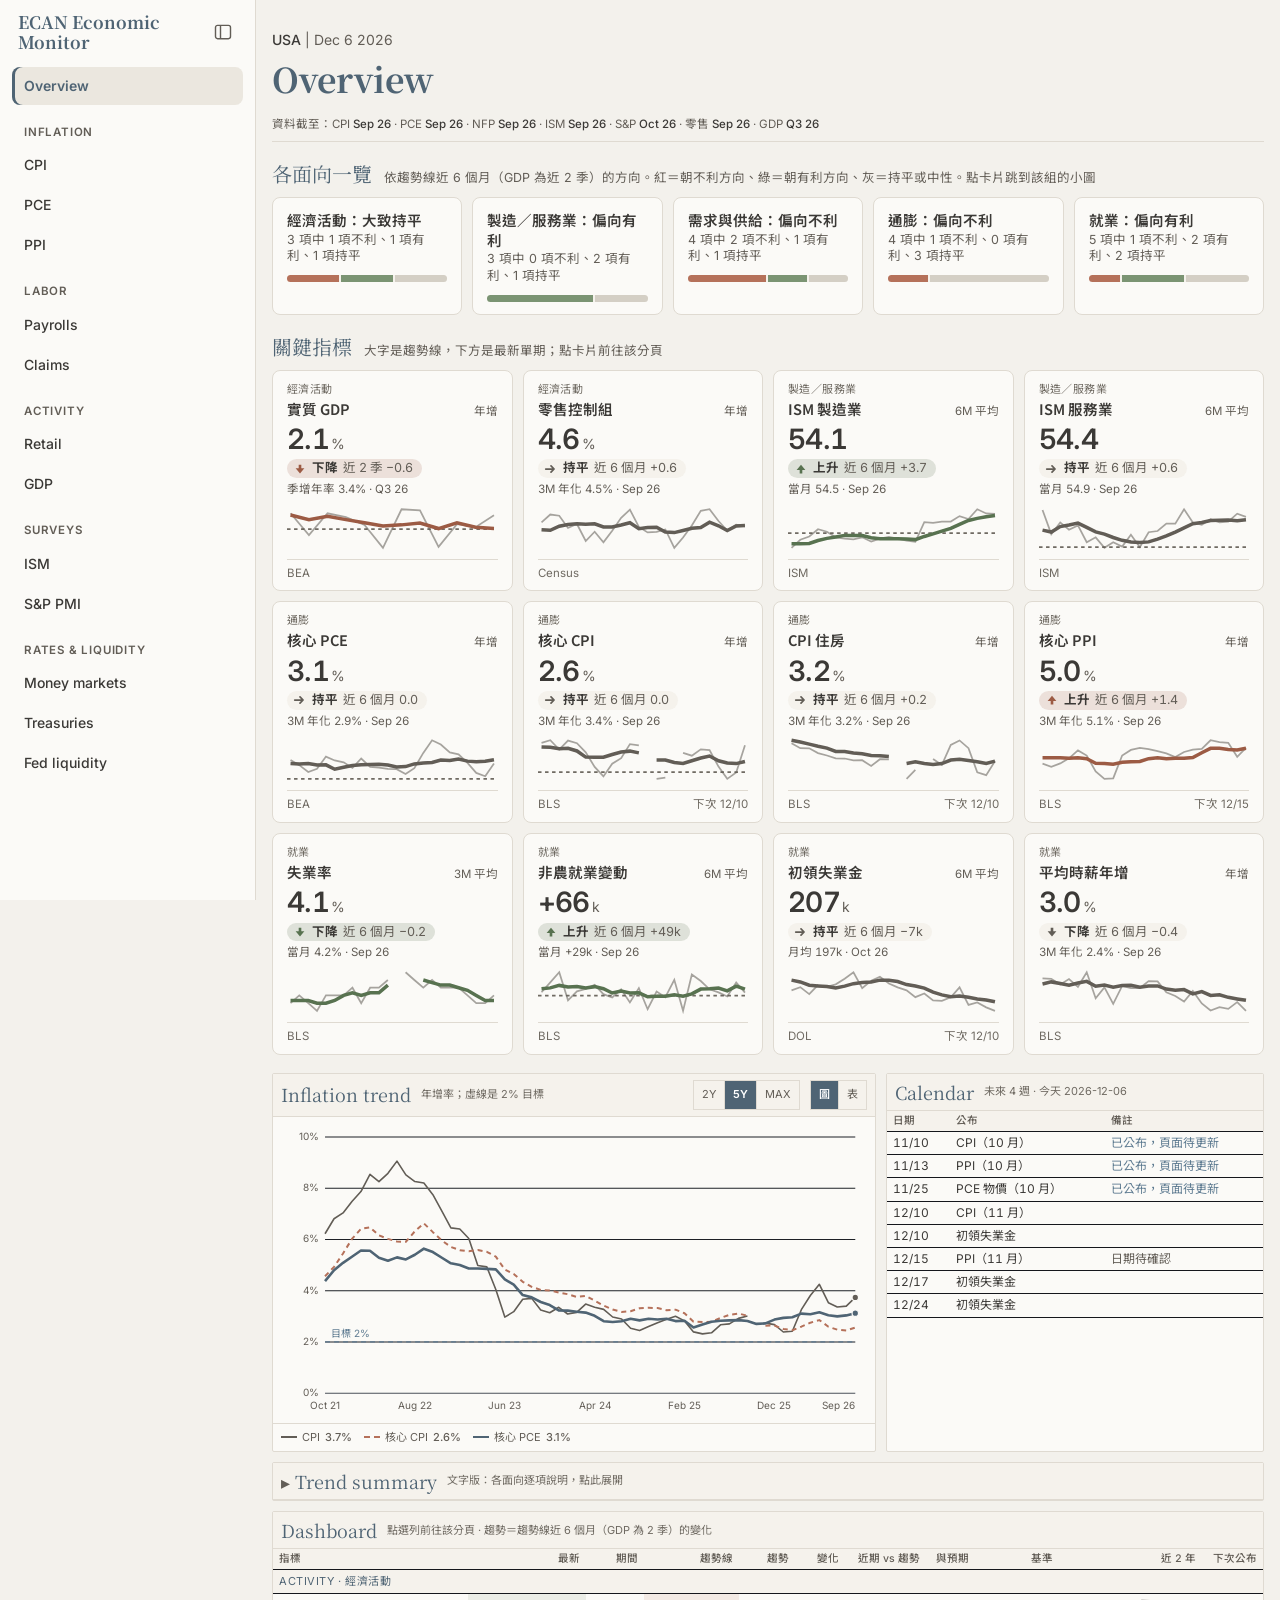
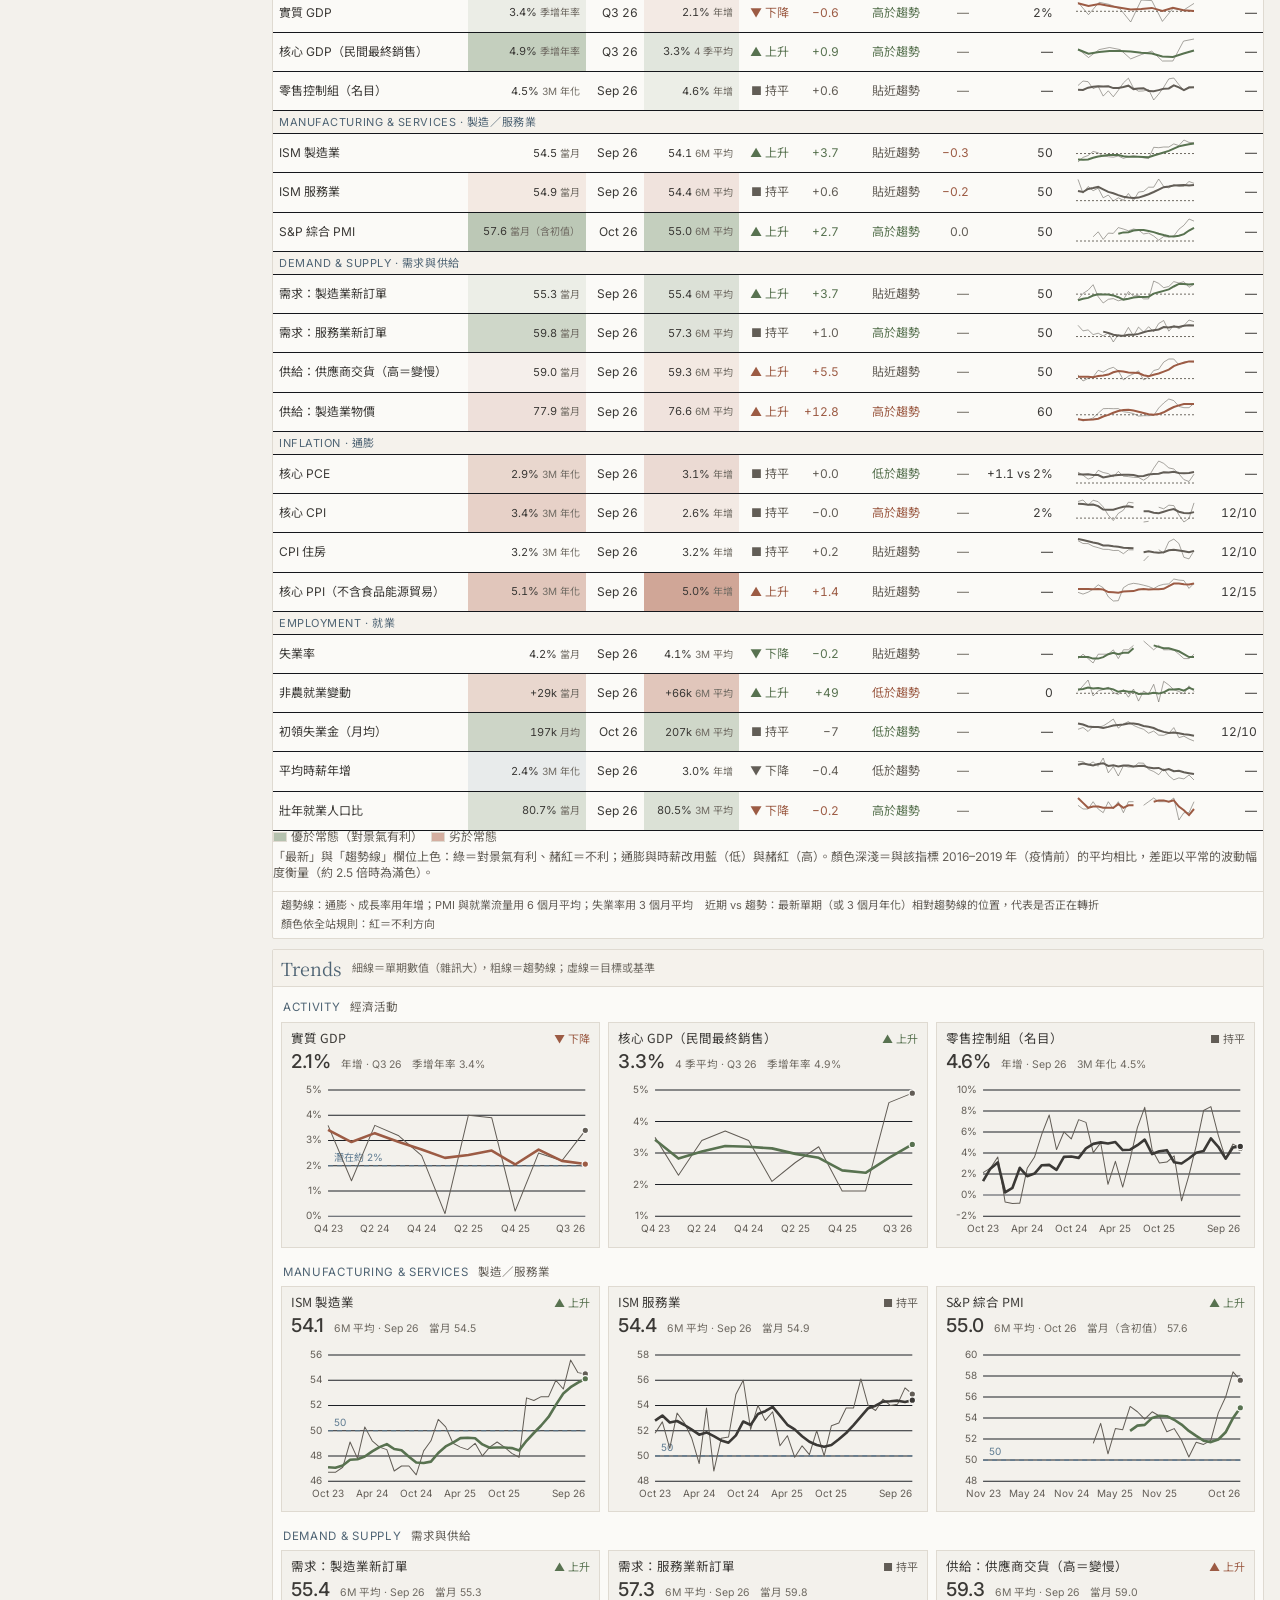
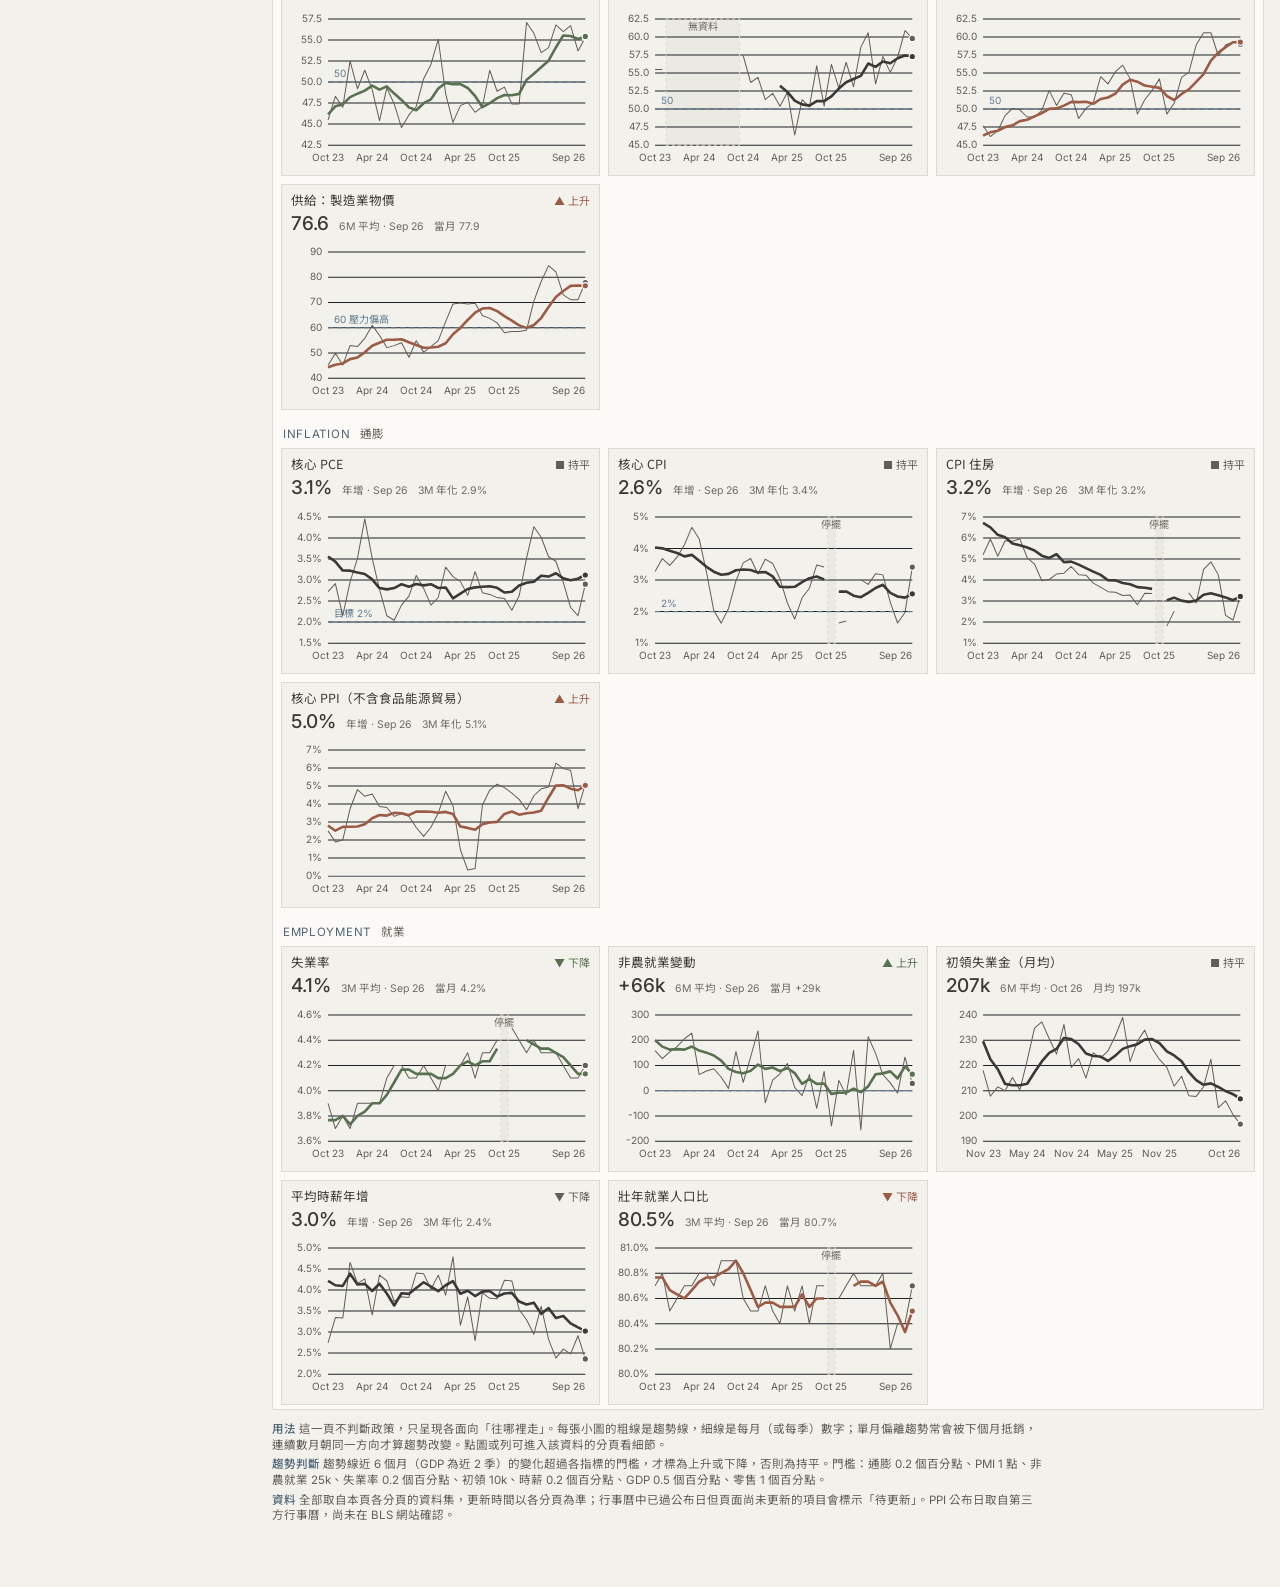
==== commit 3b568aac: "Update 2026-11-01 20:23" ====
--- a/ecan-monitor.html
+++ b/ecan-monitor.html
@@ -13,7 +13,6 @@
 <aside class="side" id="side" aria-label="選單">
   <div class="sideh"><span class="sbrand" id="sbrand"></span><button type="button" class="sidebtn" id="sideClose" aria-label="收起側欄" title="收起側欄"><svg viewBox="0 0 24 24" fill="none" stroke="currentColor" stroke-width="1.7" aria-hidden="true"><rect x="3" y="4" width="18" height="16" rx="2.5"/><path d="M9 4v16"/></svg></button></div>
   <nav class="dsnav" id="nav" aria-label="Dataset"></nav>
-  <div class="demo" id="demo"></div>
 </aside>
 <button type="button" class="sidebtn sideopen" id="sideOpen" aria-label="展開側欄" title="展開側欄" aria-controls="side"><svg viewBox="0 0 24 24" fill="none" stroke="currentColor" stroke-width="1.7" aria-hidden="true"><rect x="3" y="4" width="18" height="16" rx="2.5"/><path d="M9 4v16"/></svg></button>
 <div class="scrim" id="scrim" hidden></div>
@@ -24,7 +23,7 @@
   <div class="meta"><b>USA</b> | <span id="dt"></span></div>
   <h1 id="hd"></h1>
 
-  <h2 class="sec">Overview</h2>
+  <h2 class="sec">Snapshot</h2>
   <p class="how" id="ovHow">動能＝3 個月年化相對年增：高出 0.3 個百分點以上為加速（紅），低 0.3 以上為降溫（藍）。點列可在 Components 拆開該項目。</p>
   <div class="tblw"><table id="ovt"></table></div>
   <div class="tblw" id="ovt2w" hidden><table id="ovt2"></table></div>
@@ -71,7 +70,7 @@
   <div class="meta"><b>USA</b> | <span id="dt"></span></div>
   <h1 id="hd"></h1>
 
-  <h2 class="sec">Overview</h2>
+  <h2 class="sec">Snapshot</h2>
   <p class="how">季增年率（SAAR）：季增率連乘四季。核心 GDP＝對國內民間買家的最終銷售（消費＋民間固定投資），排除波動大的存貨、淨出口與政府支出。</p>
   <div class="tblw"><table id="govt"></table></div>
   <p class="hlg" id="gLg"></p>
@@ -105,7 +104,7 @@
   <div class="meta"><b>USA</b> | <span id="dt"></span></div>
   <h1 id="hd"></h1>
 
-  <h2 class="sec">Overview</h2>
+  <h2 class="sec">Snapshot</h2>
   <p class="how">擴散指數以 50 為分界：高於 50 代表回覆「增加」的企業多於「減少」。點分項名稱可在下方大圖畫出。</p>
   <div class="tblw"><table id="sov"></table></div>
   <div class="tblw" id="sov2w" hidden><table id="sov2"></table></div>
@@ -137,7 +136,7 @@
   <div class="meta"><b>USA</b> | <span id="dt"></span></div>
   <h1 id="hd"></h1>
 
-  <h2 class="sec">Overview</h2>
+  <h2 class="sec">Snapshot</h2>
   <div class="tblw"><table id="cov"></table></div>
   <p class="hlg" id="cLg"></p>
   <div id="cp1"></div>
@@ -165,7 +164,7 @@
   <h1 id="hd"></h1>
   <div id="mp1"></div>
 
-  <h2 class="sec">Overview</h2>
+  <h2 class="sec">Snapshot</h2>
   <div class="tblw"><table id="mt"></table></div>
 
   <h2 class="sec">Rate corridor</h2>
@@ -193,7 +192,7 @@
   <h1 id="hd"></h1>
   <div id="up1"></div>
 
-  <h2 class="sec">Overview</h2>
+  <h2 class="sec">Snapshot</h2>
   <div class="tblw"><table id="ut"></table></div>
 
   <h2 class="sec">Yield curve</h2>
@@ -244,18 +243,10 @@
   <h1 id="hd"></h1>
   <div id="lp1"></div>
 
-  <h2 class="sec">Overview</h2>
+  <h2 class="sec">Snapshot</h2>
   <div class="tblw"><table id="lw"></table></div>
   <div class="tblw"><table id="ld"></table></div>
   <p class="hlg">淨流動性＝聯準會總資產 − TGA − ON RRP（不含外國官方逆回購），衡量留在民間金融體系的央行資金。bp＝基點（0.01 個百分點）。</p>
-
-  <h2 class="sec">Rate corridor</h2>
-  <p class="how">聯準會用三個管理利率圍出隔夜利率的區間：上限是常備附買回操作（SRP，即 ON RP）利率，下限是 ON RRP 利率，中間是準備金利率 IORB。SOFR 與 EFFR 是市場利率；若 SOFR 經常貼近或超過 SRP 利率，代表準備金不足、資金緊。</p>
-  <div class="charts" style="grid-template-columns:1fr"><div class="hv" id="lc1"></div></div>
-  <div class="charts">
-    <div class="hv" id="lc2"></div>
-    <div class="hv" id="lc3"></div>
-  </div>
 
   <h2 class="sec">Reserve ampleness</h2>
   <p class="how">準備金是否「充足」（ample）看兩件事：準備金占銀行總資產的比率，以及 EFFR 對準備金變動的敏感度。紐約聯準銀行的準備金需求彈性（RDE）衡量準備金增加相當於銀行資產 1% 時，EFFR 減 IORB 會變動幾個 bp：接近 0 是「過剩」（abundant），小幅為負是「充足」，明顯為負代表準備金開始「稀缺」（scarce），利率對準備金變動變得敏感。散布圖中的水平分層，部分來自聯準會對 IORB 在目標區間內位置的技術性調整，並非準備金需求本身的變化。</p>
@@ -289,9 +280,12 @@
   <div class="charts" style="grid-template-columns:1fr"><div class="hv" id="lb5"></div></div>
 
   <h2 class="sec">Treasury cash and backstops</h2>
-  <p class="how">TGA 取自財政部每日國庫報表，比 H.4.1 早一週看到變化；繳稅日與發債結算日 TGA 會跳升、準備金下降。貼現窗口與附買回的使用量平時很小，突然放大代表有機構需要緊急資金。</p>
+  <p class="how">TGA 取自財政部每日國庫報表，比 H.4.1 早一週看到變化；繳稅日與發債結算日 TGA 會跳升、準備金下降。ON RRP 餘額代表貨幣市場基金停在聯準會的閒置資金；常備附買回（SRP）、貼現窗口與附買回的使用量平時很小，突然放大代表有機構需要緊急資金。隔夜利率走廊見 Money markets 頁。</p>
   <div class="charts">
     <div class="hv" id="lt1"></div>
+    <div class="hv" id="lc3"></div>
+  </div>
+  <div class="charts">
     <div class="hv" id="lt2"></div>
   </div>
   <p class="note">資料來源：聯準會理事會 H.4.1 與 IORB（經聖路易聯準銀行 FRED 提供；理事會的資料下載服務即將停用並指向 FRED）；紐約聯準銀行 SOFR（含百分位）、EFFR、TGCR、ON RRP 與常備附買回操作（SRP）；美國財政部 Daily Treasury Statement；銀行總資產取自聯準會理事會 H.8（所有商業銀行，季調）；準備金需求彈性取自紐約聯準銀行 Reserve Demand Elasticity；名目 GDP 取自 BEA（最新一季之後沿用最新值）；附息公債交割日取自財政部 Fiscal Data 標售資料。利率互換（IRS）屬授權商業資料，不在本頁範圍。</p>
--- a/core.css
+++ b/core.css
@@ -25,7 +25,7 @@
 .demo{font-size:13px;color:var(--muted);background:var(--chip);border-radius:8px;padding:8px 12px;margin:20px 0 0}
 .meta{margin-top:28px;font-size:14px;color:var(--muted)}
 .meta b{color:var(--ink);font-weight:500}
-h1{font-family:"Noto Serif TC","Songti TC",serif;font-weight:700;color:var(--brand);font-size:clamp(28px,4.6vw,40px);line-height:1.15;margin:6px 0 10px}
+h1{font-family:"Noto Serif TC","Songti TC",serif;font-weight:700;color:var(--brand);font-size:clamp(26px,3.4vw,34px);line-height:1.2;letter-spacing:-.01em;text-wrap:balance;margin:6px 0 10px}
 h2.sec{font-family:"Noto Serif TC","Songti TC",serif;font-weight:400;color:var(--brand);font-size:24px;margin:30px 0 4px}
 .by{font-size:14px;color:var(--muted);margin-bottom:22px}
 .sum{background:var(--paper);border-left:4px solid var(--brand);border-radius:4px;padding:14px 18px;margin:0 0 26px}
@@ -117,7 +117,7 @@
 #stk svg rect.seg{cursor:pointer}
 #ovt th,#ovt td{padding:5px 7px}
 @media (max-width:640px){.tblw th:first-child,.tblw td:first-child{position:sticky;left:0;background:var(--paper);z-index:1;box-shadow:1px 0 0 var(--rule)}.tblw tr.sel td:first-child{background:var(--hl)}}
-@media (max-width:640px){.charts{grid-template-columns:1fr}.chip span{max-width:150px}}
+@media (max-width:640px){.charts{grid-template-columns:1fr}.chip span{max-width:150px}.chips{flex-wrap:nowrap;overflow-x:auto;scrollbar-width:none;padding-bottom:2px}.chip{flex:none}}
 .heattb{border:0;margin:6px 0 0;padding:0 0 4px}
 table.heat{font-size:11px}
 table.heat th.hc{font-weight:400;font-size:10px;color:var(--muted);text-align:center;padding:4px 2px;line-height:1.15}
@@ -165,13 +165,12 @@
 .sidebtn svg{width:20px;height:20px}
 .sideopen{position:fixed;top:10px;left:10px;z-index:35;background:var(--paper);border:1px solid var(--rule);box-shadow:0 2px 8px rgba(0,0,0,.08)}
 body.side-on .sideopen{display:none}
-.side .dsnav{flex-direction:column;align-items:stretch;gap:12px;margin:0;flex-wrap:nowrap}
+.side .dsnav{flex-direction:column;align-items:stretch;gap:22px;margin:0;flex-wrap:nowrap}
 .side .dsnav .ng{display:flex;flex-direction:column;align-items:stretch;gap:2px}
-.side .dsnav .ngl{padding:0 10px 4px;margin:0}
+.side .dsnav .ngl{padding:0 12px 6px;margin:0;font-size:11.5px;letter-spacing:.07em}
 .side .dsnav a{display:flex;align-items:center;min-height:38px;padding:0 12px;border:0;border-radius:8px;background:transparent;color:var(--ink);font-weight:500;font-size:14px}
 .side .dsnav a:hover{background:var(--chip)}
 .side .dsnav a[aria-current="page"]{background:var(--chip);color:var(--brand);font-weight:600;box-shadow:inset 3px 0 0 var(--brand)}
-.side .demo{margin:auto 0 0;font-size:12.5px;line-height:1.6}
 .scrim{position:fixed;inset:0;z-index:38;background:rgba(20,19,17,.4)}
 .scrim[hidden]{display:none}
 @media (min-width:1000px){body.side-on{padding-left:256px}}
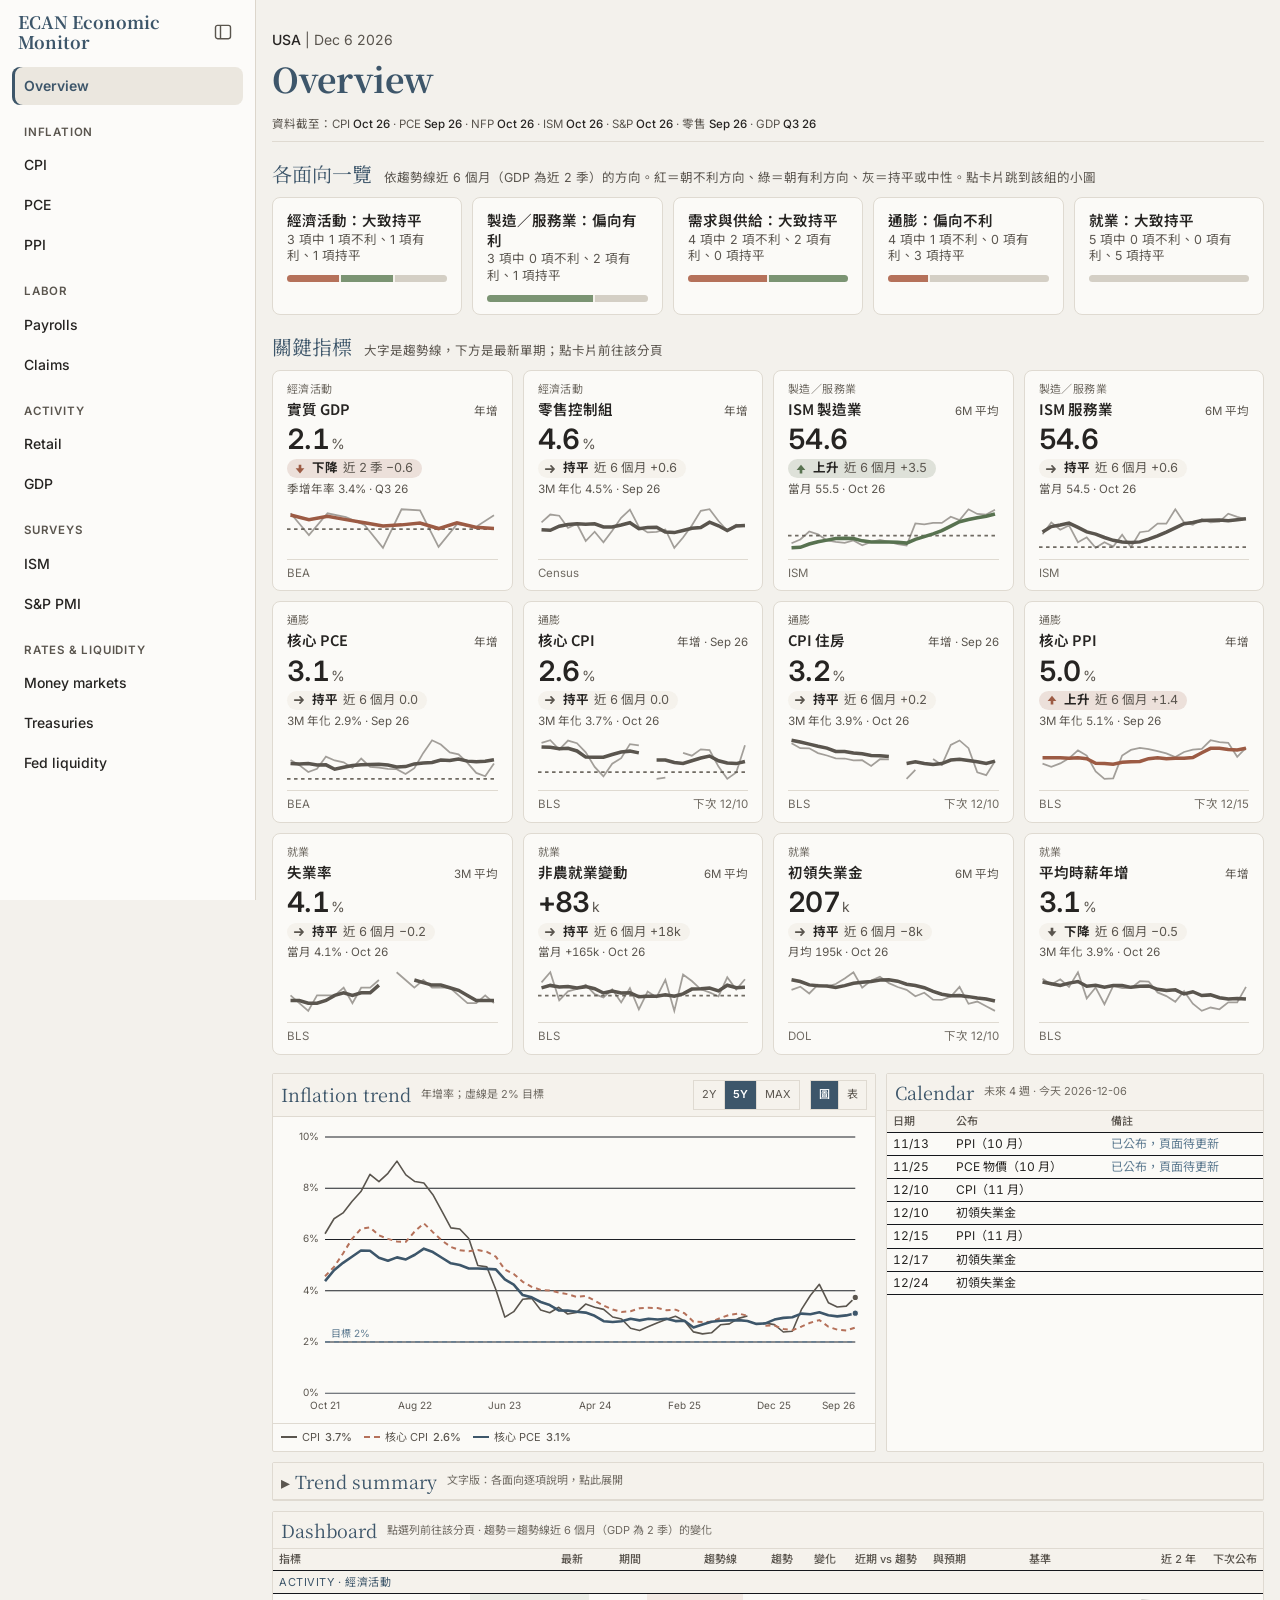
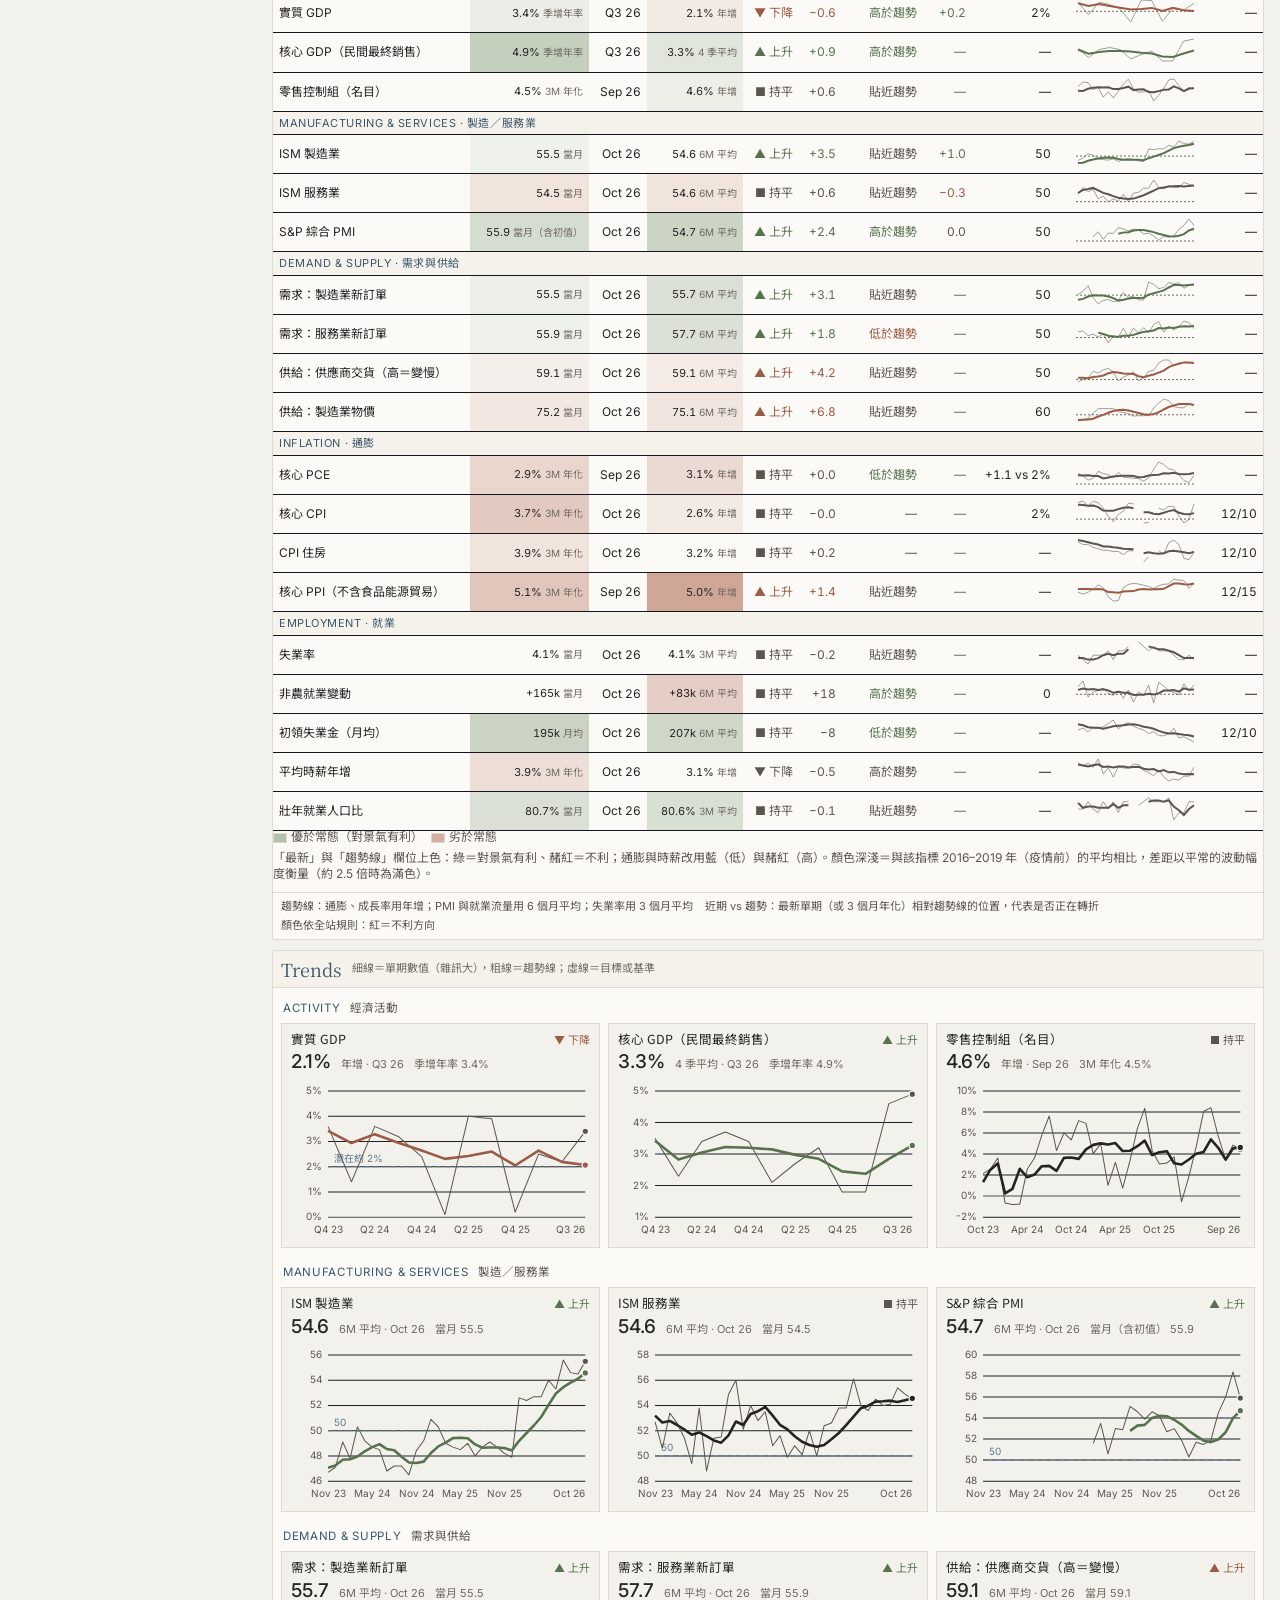
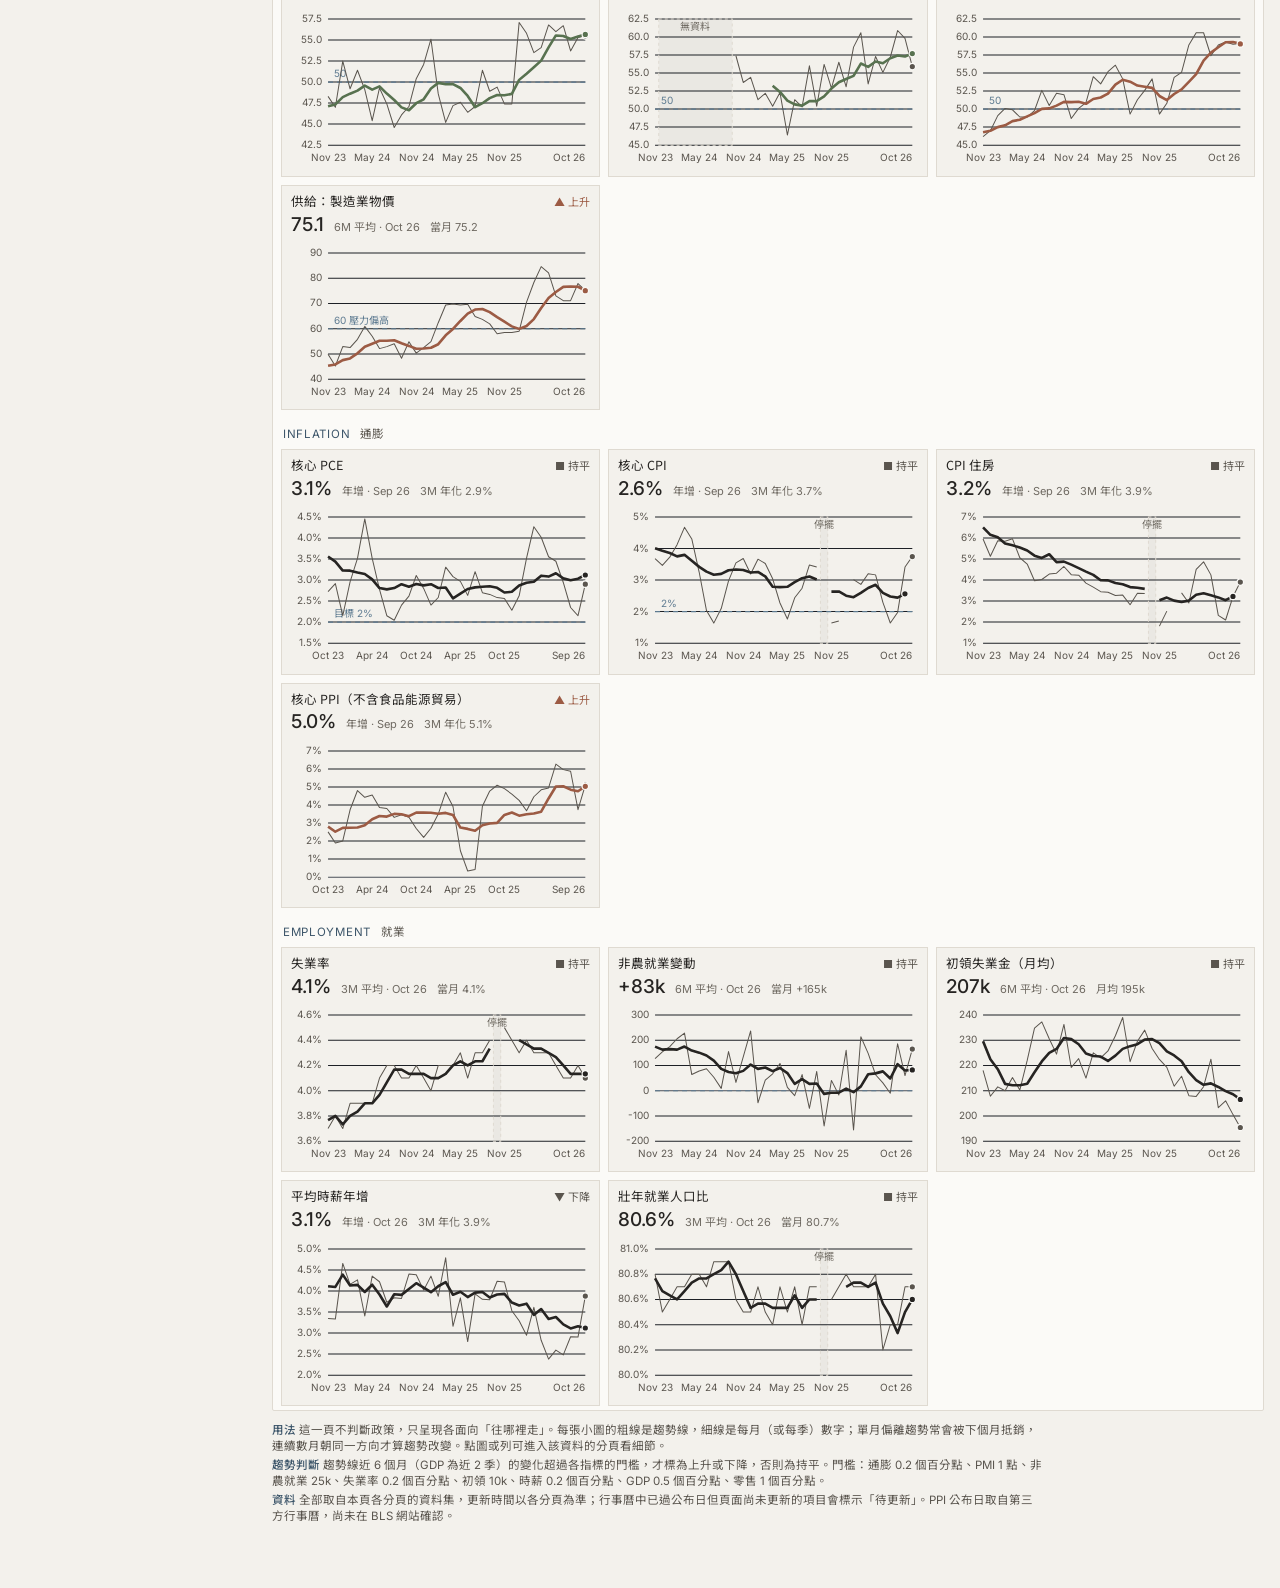
==== commit b9158bcf: "Update 2026-11-12 21:51" ====
--- a/ecan-monitor.html
+++ b/ecan-monitor.html
@@ -22,6 +22,7 @@
 <template id="tpl-tree">
   <div class="meta"><b>USA</b> | <span id="dt"></span></div>
   <h1 id="hd"></h1>
+  <div class="k3" id="k3"></div>
 
   <h2 class="sec">Snapshot</h2>
   <p class="how" id="ovHow">動能＝3 個月年化相對年增：高出 0.3 個百分點以上為加速（紅），低 0.3 以上為降溫（藍）。點列可在 Components 拆開該項目。</p>
--- a/core.css
+++ b/core.css
@@ -1,6 +1,6 @@
 :root{
-  --bg:#f3f1ec; --paper:#fbfaf7; --ink:#3b3936; --muted:#625d56; --rule:#dfdad1;
-  --brand:#4f6474; --chip:#ebe7df; --hl:#efebe3; --rd:#9c5b44; --bl:#4f6b85;
+  --bg:#f3f1ec; --paper:#fcfbf9; --ink:#262422; --muted:#5a554e; --rule:#dcd6cc;
+  --brand:#3d566a; --chip:#ebe7df; --hl:#efebe3; --rd:#9c5b44; --bl:#4f6b85;
   --c1:#5e7b91; --c2:#b5715a; --c3:#7b9473; --c4:#8c7aa0;
   --axis:#5f5a53; --grid:#e8e4dc; --frame:#aaa49a; --shade:#ebe7df;
   --k0:#5e7b91; --k1:#b5715a; --k2:#7b9473; --k3:#8c7aa0; --k4:#c19d58; --k5:#5f938e; --k6:#ae7b8c; --k7:#9a9488; --k8:#8a6d58; --k9:#8eaac2; --kx:#d4cfc5; --tot:#2f2d2a;
@@ -20,13 +20,13 @@
   --k0:#93acc2; --k1:#d49c86; --k2:#a6bb9c; --k3:#b7a5c9; --k4:#d8bd84; --k5:#8fbdb7; --k6:#cfa1b1; --k7:#b4aea2; --k8:#bf9e86; --k9:#b6cde0; --kx:#4a4743; --tot:#f2efe9;
 }
 *{box-sizing:border-box}
-body{margin:0;background:var(--bg);color:var(--ink);font:16px/1.75 "Inter","Noto Sans TC","PingFang TC",system-ui,sans-serif}
-.wrap{max-width:900px;margin:0 auto;padding:0 16px 64px}
+body{margin:0;background:var(--bg);color:var(--ink);-webkit-font-smoothing:antialiased;font:16px/1.75 "Inter","Noto Sans TC","PingFang TC",system-ui,sans-serif}
+.wrap{max-width:1020px;margin:0 auto;padding:0 16px 64px}
 .demo{font-size:13px;color:var(--muted);background:var(--chip);border-radius:8px;padding:8px 12px;margin:20px 0 0}
 .meta{margin-top:28px;font-size:14px;color:var(--muted)}
 .meta b{color:var(--ink);font-weight:500}
 h1{font-family:"Noto Serif TC","Songti TC",serif;font-weight:700;color:var(--brand);font-size:clamp(26px,3.4vw,34px);line-height:1.2;letter-spacing:-.01em;text-wrap:balance;margin:6px 0 10px}
-h2.sec{font-family:"Noto Serif TC","Songti TC",serif;font-weight:400;color:var(--brand);font-size:24px;margin:30px 0 4px}
+h2.sec{font-family:"Noto Serif TC","Songti TC",serif;font-weight:600;color:var(--brand);font-size:23px;line-height:1.3;margin:36px 0 8px;padding-bottom:6px;border-bottom:1px solid var(--rule)}
 .by{font-size:14px;color:var(--muted);margin-bottom:22px}
 .sum{background:var(--paper);border-left:4px solid var(--brand);border-radius:4px;padding:14px 18px;margin:0 0 26px}
 .sum h2{font-size:15px;margin:0 0 4px;color:var(--brand)}
@@ -48,7 +48,7 @@
 .chip{display:inline-flex;align-items:center;gap:4px;border:1px solid var(--rule);border-radius:3px;padding:1px 2px 1px 6px;color:var(--ink);max-width:100%}
 .chip i{width:10px;height:3px;flex:none}
 .chip span{overflow:hidden;text-overflow:ellipsis;white-space:nowrap;max-width:190px}
-.chip button{all:unset;cursor:pointer;padding:0 4px;color:var(--muted);font-size:11px;border-radius:2px}
+.chip button{all:unset;cursor:pointer;padding:0 4px;color:var(--muted);font-size:12px;border-radius:2px}
 .chip button:hover{background:var(--chip);color:var(--ink)}
 .tb .add,.tb .rst{all:unset;cursor:pointer;padding:2px 6px;border:1px dashed var(--frame);border-radius:3px;color:var(--brand)}
 .tb .rst{border-style:solid;border-color:transparent;color:var(--muted);margin-left:auto}
@@ -58,22 +58,24 @@
 .pop input{width:100%;border:0;border-bottom:1px solid var(--rule);padding:9px 10px;font:inherit;background:transparent;color:var(--ink);outline:none}
 .pop ul{list-style:none;margin:0;padding:4px 0;max-height:260px;overflow:auto}
 .pop li{padding:4px 10px;cursor:pointer;white-space:nowrap;overflow:hidden;text-overflow:ellipsis}
-.pop li.h{cursor:default;color:var(--muted);font-weight:700;font-size:11px;letter-spacing:.04em;text-transform:uppercase;padding-top:8px}
+.pop li.h{cursor:default;color:var(--muted);font-weight:700;font-size:12px;letter-spacing:.04em;text-transform:uppercase;padding-top:8px}
 .pop li.on,.pop li:not(.h):hover{background:var(--hl)}
-.pop li .w{float:right;color:var(--muted);font-size:11px;margin-left:8px}
-.pop .ft{font-size:11px;color:var(--muted);padding:5px 10px;border-top:1px solid var(--rule)}
+.pop li .w{float:right;color:var(--muted);font-size:12px;margin-left:8px}
+.pop .ft{font-size:12px;color:var(--muted);padding:5px 10px;border-top:1px solid var(--rule)}
 p{margin:0 0 16px}
 .tblw{overflow-x:auto;margin:10px 0 8px;background:var(--paper);border:1px solid var(--rule)}
 table{border-collapse:collapse;width:100%;font:13px/1.35 "Inter","Noto Sans TC",sans-serif;font-variant-numeric:tabular-nums}
 th,td{padding:5px 9px;text-align:right;white-space:nowrap}
 th:first-child,td:first-child{text-align:left}
-thead th{font-weight:700;border-bottom:1px solid var(--ink)}
+thead th{font-weight:600;font-size:12px;color:var(--muted);border-bottom:1px solid var(--frame)}
+thead th:first-child{color:var(--ink);font-size:13px}
 thead tr.grp th{border-bottom:0}
 tbody tr+tr td{border-top:1px solid var(--grid)}
+@media (hover:hover){.tblw tbody tr:hover td:first-child{background:var(--hl)}}
 tbody tr.sel td{background:var(--hl)}
-tbody tr.gh td{font-weight:700;color:var(--muted);font-size:11px;letter-spacing:.04em;text-transform:uppercase;padding-top:10px}
+tbody tr.gh td{font-weight:700;color:var(--muted);font-size:12px;letter-spacing:.04em;text-transform:uppercase;padding-top:10px}
 td.vl,th.vl{border-left:1px solid var(--rule)}
-td .cr{all:unset;cursor:pointer;width:14px;display:inline-block;text-align:center;color:var(--muted);font-size:10px}
+td .cr{all:unset;cursor:pointer;width:14px;display:inline-block;text-align:center;color:var(--muted);font-size:11px}
 td .cr:focus-visible,td .nm:focus-visible{outline:2px solid var(--brand)}
 td .nm{all:unset;cursor:pointer;color:var(--ink);border-bottom:1px dotted transparent}
 td .nm:hover{color:var(--brand);border-bottom-color:var(--brand)}
@@ -81,7 +83,7 @@
 .note{font-size:13px;color:var(--muted)}
 .dsnav{display:flex;gap:6px 14px;margin:16px 0 0;flex-wrap:wrap;align-items:center}
 .dsnav .ng{display:inline-flex;gap:6px;align-items:center}
-.dsnav .ngl{font:600 11px/1 "Inter","Noto Sans TC",sans-serif;color:var(--muted);letter-spacing:.04em;text-transform:uppercase;margin-right:2px}
+.dsnav .ngl{font:600 12px/1 "Inter","Noto Sans TC",sans-serif;color:var(--muted);letter-spacing:.04em;text-transform:uppercase;margin-right:2px}
 .dsnav a{font:600 13px/1 "Inter","Noto Sans TC",sans-serif;color:var(--brand);text-decoration:none;border:1px solid var(--rule);background:var(--paper);border-radius:999px;padding:7px 14px}
 .dsnav a[aria-current="page"]{background:var(--brand);color:var(--paper);border-color:var(--brand)}
 .dsnav a:focus-visible{outline:2px solid var(--brand);outline-offset:2px}
@@ -113,20 +115,20 @@
 .klg i.ln{height:2px;background:var(--tot)!important}
 .klg span{overflow:hidden;text-overflow:ellipsis;white-space:nowrap;max-width:230px}
 .klg em{font-style:normal;color:var(--muted);font-variant-numeric:tabular-nums}
-.klg .dn{color:var(--muted);font-size:10px}
+.klg .dn{color:var(--muted);font-size:11px}
 #stk svg rect.seg{cursor:pointer}
 #ovt th,#ovt td{padding:5px 7px}
 @media (max-width:640px){.tblw th:first-child,.tblw td:first-child{position:sticky;left:0;background:var(--paper);z-index:1;box-shadow:1px 0 0 var(--rule)}.tblw tr.sel td:first-child{background:var(--hl)}}
 @media (max-width:640px){.charts{grid-template-columns:1fr}.chip span{max-width:150px}.chips{flex-wrap:nowrap;overflow-x:auto;scrollbar-width:none;padding-bottom:2px}.chip{flex:none}}
 .heattb{border:0;margin:6px 0 0;padding:0 0 4px}
 table.heat{font-size:11px}
-table.heat th.hc{font-weight:400;font-size:10px;color:var(--muted);text-align:center;padding:4px 2px;line-height:1.15}
+table.heat th.hc{font-weight:400;font-size:11px;color:var(--muted);text-align:center;padding:4px 2px;line-height:1.15}
 table.heat td.hx{text-align:center;padding:4px 2px;min-width:26px;color:var(--ink)}
 table.heat td:first-child{white-space:nowrap}
 /* quick view under the stacked chart: headline aggregates with latest M/M and Y/Y */
 .qv{display:flex;flex-wrap:wrap;align-items:center;gap:4px 6px;flex:1 1 100%;border-top:1px dashed var(--grid);padding-top:6px}
 .qv .qvl{color:var(--muted);margin-right:2px}
-.qv .qvl em{font-style:normal;font-size:11px;margin-left:4px}
+.qv .qvl em{font-style:normal;font-size:12px;margin-left:4px}
 .qv button{all:unset;cursor:pointer;display:inline-flex;align-items:baseline;gap:6px;border:1px solid var(--rule);border-radius:3px;padding:2px 8px;color:var(--ink)}
 .qv button em{font-style:normal;color:var(--muted);font-variant-numeric:tabular-nums}
 .qv button:hover{background:var(--hl);border-color:var(--frame)}
@@ -152,6 +154,27 @@
 #hvzoom .zc svg text{font-family:"Inter","Noto Sans TC",sans-serif;fill:var(--axis)}
 #hvzoom .zx{all:unset;position:absolute;top:6px;right:10px;width:30px;height:30px;line-height:30px;text-align:center;font-size:20px;color:var(--ink);cursor:pointer}
 #hvzoom .zx:focus-visible{outline:2px solid var(--brand)}
+/* time range under the enlarged chart: presets and a two-handle track */
+#hvzoom .zr{font:13px/1.3 "Inter","Noto Sans TC",sans-serif;color:var(--muted);padding:8px 4px 4px;border-top:1px solid var(--grid);margin-top:4px}
+#hvzoom .zp{display:flex;flex-wrap:wrap;gap:6px;justify-content:center}
+#hvzoom .zp button{all:unset;cursor:pointer;min-width:30px;text-align:center;padding:5px 10px;border:1px solid var(--rule);border-radius:999px;color:var(--ink)}
+#hvzoom .zp button:hover{background:var(--hl)}
+#hvzoom .zp button[aria-pressed="true"]{background:var(--brand);border-color:var(--brand);color:var(--paper)}
+#hvzoom .zp button:focus-visible{outline:2px solid var(--brand);outline-offset:1px}
+#hvzoom .zp .zd{border-style:dashed;color:var(--muted)}
+#hvzoom .zs{position:relative;height:32px;margin:6px 4% 0}
+#hvzoom .zs::before{content:"";position:absolute;left:0;right:0;top:14px;height:4px;background:var(--rule);border-radius:2px}
+#hvzoom .zf{position:absolute;top:14px;height:4px;background:var(--brand);border-radius:2px}
+#hvzoom .zs input{position:absolute;inset:0;width:100%;height:32px;margin:0;background:none;pointer-events:none;-webkit-appearance:none;appearance:none}
+#hvzoom .zs input::-webkit-slider-runnable-track{background:none;height:32px}
+#hvzoom .zs input::-moz-range-track{background:none}
+#hvzoom .zs input::-webkit-slider-thumb{-webkit-appearance:none;pointer-events:auto;width:18px;height:18px;margin-top:7px;border-radius:50%;background:var(--paper);border:2px solid var(--brand);box-shadow:0 1px 3px rgba(0,0,0,.25);cursor:ew-resize}
+#hvzoom .zs input::-moz-range-thumb{pointer-events:auto;width:14px;height:14px;border-radius:50%;background:var(--paper);border:2px solid var(--brand);cursor:ew-resize}
+#hvzoom .zs input:focus-visible::-webkit-slider-thumb{outline:2px solid var(--brand);outline-offset:2px}
+#hvzoom .zl{display:flex;justify-content:space-between;gap:8px;margin:0 4%;font-variant-numeric:tabular-nums}
+#hvzoom .zl .zla,#hvzoom .zl .zlb{color:var(--ink);font-weight:600}
+#hvzoom .zl .zh{font-size:12px}
+@media (max-width:640px){#hvzoom .zl .zh{display:none}}
 /* collapsible left sidebar (navigation and page notes) */
 .side{position:fixed;inset:0 auto 0 0;z-index:40;width:256px;background:var(--paper);border-right:1px solid var(--rule);display:flex;flex-direction:column;gap:14px;padding:12px 12px 16px;overflow-y:auto;transform:translateX(-100%)}
 body.side-ready .side{transition:transform .22s ease}
@@ -183,3 +206,14 @@
 .curvet td.up{color:var(--rd)}
 .curvet td.dn{color:var(--bl)}
 .curvet .note{margin:6px 0 0}
+/* last three months at a glance, under the headline */
+.k3{display:grid;grid-template-columns:repeat(auto-fit,minmax(230px,1fr));gap:12px;margin:14px 0 4px}
+.k3c{background:var(--paper);border:1px solid var(--rule);border-top:3px solid var(--brand);border-radius:4px;padding:10px 14px 9px;font-family:"Inter","Noto Sans TC",sans-serif;min-width:0}
+.k3n{font-size:14px;font-weight:600;line-height:1.3;display:flex;justify-content:space-between;align-items:baseline;gap:8px}
+.k3n span{font-size:12px;font-weight:400;color:var(--muted);white-space:nowrap}
+.k3v{display:grid;grid-template-columns:repeat(3,1fr);gap:4px;margin:8px 0 6px;font-variant-numeric:tabular-nums;align-items:end}
+.k3v span{font-size:19px;line-height:1.15;color:var(--muted)}
+.k3v span.on{font-size:27px;font-weight:700;color:var(--ink)}
+.k3v em{display:block;font-style:normal;font-size:12px;font-weight:500;color:var(--muted);letter-spacing:.03em}
+.k3v span.on em{color:var(--brand);font-weight:600}
+.k3f{font-size:12.5px;color:var(--muted);border-top:1px solid var(--grid);padding-top:5px;font-variant-numeric:tabular-nums}
--- a/ov.css
+++ b/ov.css
@@ -62,7 +62,7 @@
 #ovapp .tw{overflow:auto;max-height:680px}
 #ovapp table{border-collapse:collapse;width:100%;font-size:12px}
 #ovapp th,#ovapp td{padding:3px 6px;white-space:nowrap;border-bottom:1px solid #15171c}
-#ovapp thead th{position:sticky;top:0;background:var(--panel-2);color:var(--muted);font-weight:500;font-family:var(--f-data);font-size:10.5px;text-align:right;z-index:1;cursor:pointer;user-select:none}
+#ovapp thead th{position:sticky;top:0;background:var(--panel-2);color:var(--muted);font-weight:500;font-family:var(--f-data);font-size:11px;text-align:right;z-index:1;cursor:pointer;user-select:none}
 #ovapp thead th:first-child{text-align:left}
 #ovapp thead th.sorted{color:var(--cmd)}
 #ovapp thead tr.grp th{cursor:default;color:var(--dim);text-align:center;border-bottom:1px solid var(--line)}
@@ -70,14 +70,14 @@
 #ovapp td.nm{text-align:left;font-family:var(--f-ui);max-width:330px;overflow:hidden;text-overflow:ellipsis}
 #ovapp td.nm .zh{font-family:var(--f-zh);color:var(--muted);font-size:11px;margin-left:6px}
 #ovapp tbody tr{cursor:pointer}
-#ovapp tbody tr:hover td{background:#14171d}
+#ovapp tbody tr:hover td:not([style*="background"]){background:var(--sel)}
 #ovapp tbody tr.on td{background:var(--sel)!important}
 #ovapp tr.d0 td.nm{color:var(--amber);font-weight:600}
 #ovapp tr.d1 td.nm{font-weight:600}
 #ovapp .tog{display:inline-block;width:12px;color:var(--dim);font-family:var(--f-data)}
 #ovapp td.hc{color:var(--fg)}
 #ovapp td.na{color:var(--dim)}
-#ovapp .ls{font-size:10.5px;color:var(--muted);text-align:left}
+#ovapp .ls{font-size:11px;color:var(--muted);text-align:left}
 #ovapp .ls b{font-weight:600}
 #ovapp .ls .L{color:var(--bad)}
 #ovapp .ls .S{color:var(--cool)}
@@ -88,9 +88,9 @@
 #ovapp .det .path{color:var(--dim);font-size:11px;font-family:var(--f-data);text-transform:uppercase;letter-spacing:.04em}
 #ovapp .kpis{display:grid;grid-template-columns:repeat(3,minmax(0,1fr));gap:1px;background:var(--line);border:1px solid var(--line)}
 #ovapp .kpi{background:var(--bg);padding:6px 8px}
-#ovapp .kpi .k{color:var(--muted);font-size:10.5px;font-family:var(--f-data);text-transform:uppercase}
+#ovapp .kpi .k{color:var(--muted);font-size:11px;font-family:var(--f-data);text-transform:uppercase}
 #ovapp .kpi .v{font-family:var(--f-data);font-size:20px}
-#ovapp .kpi .s{font-family:var(--f-data);font-size:10.5px;color:var(--dim)}
+#ovapp .kpi .s{font-family:var(--f-data);font-size:11px;color:var(--dim)}
 #ovapp .facts{display:grid;grid-template-columns:auto 1fr;gap:3px 12px;font-size:12px}
 #ovapp .facts dt{color:var(--muted);font-family:var(--f-data);font-size:11px}
 #ovapp .facts dd{margin:0;font-family:var(--f-data)}
@@ -100,7 +100,7 @@
 #ovapp .axis-zh{fill:var(--muted);font-family:var(--f-zh);font-size:10px}
 #ovapp .gridl{stroke:#1d2026;stroke-width:1}
 #ovapp .zero{stroke:#4a4f58;stroke-width:1}
-#ovapp .vlab{fill:var(--fg);font-family:var(--f-data);font-size:10.5px}
+#ovapp .vlab{fill:var(--fg);font-family:var(--f-data);font-size:11px}
 #ovapp .rlab{fill:var(--fg);font-family:var(--f-ui);font-size:11px}
 #ovapp .rlab.sel{fill:var(--cmd)}
 #ovapp .hit{fill:transparent;cursor:pointer}
@@ -126,7 +126,7 @@
 #ovapp .empty{padding:18px;color:var(--dim);font-family:var(--f-data)}
 @media (prefers-reduced-motion:no-preference){#ovapp .bar{transition:width .25s ease,x .25s ease}}
 #ovapp .treebar{display:flex;flex-wrap:wrap;align-items:center;gap:6px 8px;padding:6px 8px;border-bottom:1px solid var(--line)}
-#ovapp .treebar .lbl{color:var(--dim);font-family:var(--f-data);font-size:10.5px;text-transform:uppercase;letter-spacing:.05em}
+#ovapp .treebar .lbl{color:var(--dim);font-family:var(--f-data);font-size:11px;text-transform:uppercase;letter-spacing:.05em}
 #ovapp .btn{background:var(--panel-2);border:1px solid var(--line);color:var(--fg);font-family:var(--f-data);font-size:11px;padding:3px 8px;cursor:pointer}
 #ovapp .btn:hover{border-color:var(--amber);color:var(--amber)}
 #ovapp .lv{display:inline-flex;border:1px solid var(--line)}
@@ -186,8 +186,8 @@
 #ovapp .ovd{font-family:var(--f-data);font-size:11px;white-space:nowrap}
 #ovapp .ovcv{display:flex;align-items:baseline;gap:10px;padding:2px 9px;flex-wrap:wrap}
 #ovapp .ovcv b{font-family:var(--f-data);font-size:19px;font-weight:500}
-#ovapp .ovcv span{font-family:var(--f-data);font-size:10.5px;color:var(--dim)}
-#ovapp .lblx{fill:var(--fg);font-family:var(--f-zh);font-size:10.5px;paint-order:stroke;stroke:var(--panel);stroke-width:3px}
+#ovapp .ovcv span{font-family:var(--f-data);font-size:11px;color:var(--dim)}
+#ovapp .lblx{fill:var(--fg);font-family:var(--f-zh);font-size:11px;paint-order:stroke;stroke:var(--panel);stroke-width:3px}
 #ovapp .rk.chartbox svg{touch-action:auto}
 #ovapp .summary ul,#ovapp .guide ol{margin:0;padding:10px 14px 12px 30px;display:grid;gap:7px;font-family:var(--f-zh);font-size:13.5px;line-height:1.65}
 #ovapp .summary li::marker,#ovapp .guide li::marker{color:var(--amber)}
@@ -230,7 +230,7 @@
 #ovapp .kp .kpi .s{display:flex;justify-content:space-between;gap:6px}
 #ovapp .pills{display:flex;flex-wrap:wrap;gap:6px}
 #ovapp .pill{border:1px solid var(--line);padding:4px 8px;font-size:12px;font-family:var(--f-zh);display:inline-flex;gap:6px;align-items:center;background:var(--bg)}
-#ovapp .pill .tag{font-family:var(--f-data);font-size:10.5px;padding:0 5px;font-weight:600}
+#ovapp .pill .tag{font-family:var(--f-data);font-size:11px;padding:0 5px;font-weight:600}
 #ovapp .pill .tag.acc{background:var(--up);color:#140606}
 #ovapp .pill .tag.dec{background:var(--down);color:#050b14}
 #ovapp .pill .tag.flat{background:var(--mid);color:var(--fg)}
@@ -258,7 +258,7 @@
 #ovapp .hm th.rh{left:0;z-index:3;text-align:left}
 #ovapp .hm td{padding:0;text-align:center;font-family:var(--f-data);min-width:38px;height:20px;border:0;cursor:pointer;color:var(--fg)}
 #ovapp .hm td.rn{position:sticky;left:0;background:var(--panel);text-align:left;padding:0 8px 0 4px;font-family:var(--f-ui);min-width:220px;max-width:260px;overflow:hidden;text-overflow:ellipsis;z-index:1}
-#ovapp .hm td.rn .zh{font-family:var(--f-zh);color:var(--muted);font-size:10.5px;margin-left:5px}
+#ovapp .hm td.rn .zh{font-family:var(--f-zh);color:var(--muted);font-size:11px;margin-left:5px}
 #ovapp .hm td.na{color:var(--dim)}
 #ovapp .hm tr.d0 td.rn{color:var(--amber);font-weight:600}
 #ovapp .hm tr.d1 td.rn{font-weight:600}
@@ -266,7 +266,7 @@
 #ovapp .hm th.yr{color:var(--amber)}
 #ovapp .hm.dense td:not(.rn){min-width:20px;font-size:0}
 #ovapp .hm.dense th{font-size:10px;padding:3px 0;text-align:left;white-space:nowrap;max-width:20px;overflow:visible}
-#ovapp #sumList li .tag{font-family:var(--f-data);font-size:10.5px;padding:0 5px;margin-right:4px}
+#ovapp #sumList li .tag{font-family:var(--f-data);font-size:11px;padding:0 5px;margin-right:4px}
 #ovapp .dsw{display:inline-flex;flex-wrap:wrap;row-gap:4px;gap:0;max-width:100%;min-width:0}
 #ovapp .dsw .tick{border:1px solid var(--amber);cursor:pointer;background:transparent;color:var(--amber)}
 #ovapp .dsw .tick[aria-pressed="true"]{background:var(--amber);color:var(--amber-ink)}
@@ -280,7 +280,7 @@
 #ovapp .key[data-k]{cursor:pointer}
 #ovapp button:disabled{opacity:.4;cursor:not-allowed}
 /* brief theme for the ported overview */
-#ovapp{color-scheme:light;--bg:#f3f1ec;--panel:#fbfaf7;--panel-2:#f5f2ec;--line:#dfdad1;--fg:#3b3936;--muted:#625d56;--dim:#6f6a62;--amber:#4f6474;--amber-ink:#ffffff;--cmd:#5e7b91;--sel:#efebe3;--up:#b5715a;--down:#5e7b91;--mid:#d4cfc5;--good:#587250;--bad:#9c5b44;--cool:#4f6b85;--good-f:#7b9473;--k1:#5e7b91;--k2:#b5715a;--k3:#7b9473;--k-other:#d4cfc5;--f-data:"Inter","Noto Sans TC",sans-serif;--f-ui:"Inter","Noto Sans TC","PingFang TC",system-ui,sans-serif;--f-zh:"Noto Sans TC","PingFang TC","Microsoft JhengHei",sans-serif;background:transparent;padding:0;font-size:13.5px}
+#ovapp{color-scheme:light;--bg:#f3f1ec;--panel:#fbfaf7;--panel-2:#f5f2ec;--line:#dfdad1;--fg:#262422;--muted:#5a554e;--dim:#6f6a62;--amber:#3d566a;--amber-ink:#ffffff;--cmd:#5e7b91;--sel:#efebe3;--up:#b5715a;--down:#5e7b91;--mid:#d4cfc5;--good:#587250;--bad:#9c5b44;--cool:#4f6b85;--good-f:#7b9473;--k1:#5e7b91;--k2:#b5715a;--k3:#7b9473;--k-other:#d4cfc5;--f-data:"Inter","Noto Sans TC",sans-serif;--f-ui:"Inter","Noto Sans TC","PingFang TC",system-ui,sans-serif;--f-zh:"Noto Sans TC","PingFang TC","Microsoft JhengHei",sans-serif;background:transparent;padding:0;font-size:13.5px}
 @media (prefers-color-scheme:dark){:root:not([data-theme="light"]) #ovapp{color-scheme:dark;--bg:#1d1c1a;--panel:#262523;--panel-2:#2c2b28;--line:#3a3834;--fg:#e9e5dd;--muted:#aaa497;--dim:#9a948a;--amber:#aec0ce;--amber-ink:#1d1c1a;--cmd:#93acc2;--sel:#2e2c29;--up:#d49c86;--down:#93acc2;--mid:#4a4743;--good:#a6bb9c;--bad:var(--up);--cool:var(--down);--good-f:#a6bb9c;--k1:#93acc2;--k2:#d49c86;--k3:#a6bb9c;--k-other:#4a4743;}}
 :root[data-theme="dark"] #ovapp{color-scheme:dark;--bg:#1d1c1a;--panel:#262523;--panel-2:#2c2b28;--line:#3a3834;--fg:#e9e5dd;--muted:#aaa497;--dim:#9a948a;--amber:#aec0ce;--amber-ink:#1d1c1a;--cmd:#93acc2;--sel:#2e2c29;--up:#d49c86;--down:#93acc2;--mid:#4a4743;--good:#a6bb9c;--bad:var(--up);--cool:var(--down);--good-f:#a6bb9c;--k1:#93acc2;--k2:#d49c86;--k3:#a6bb9c;--k-other:#4a4743;}
 #ovapp .tip{background:var(--panel)!important;box-shadow:0 6px 20px rgba(0,0,0,.15)!important}
